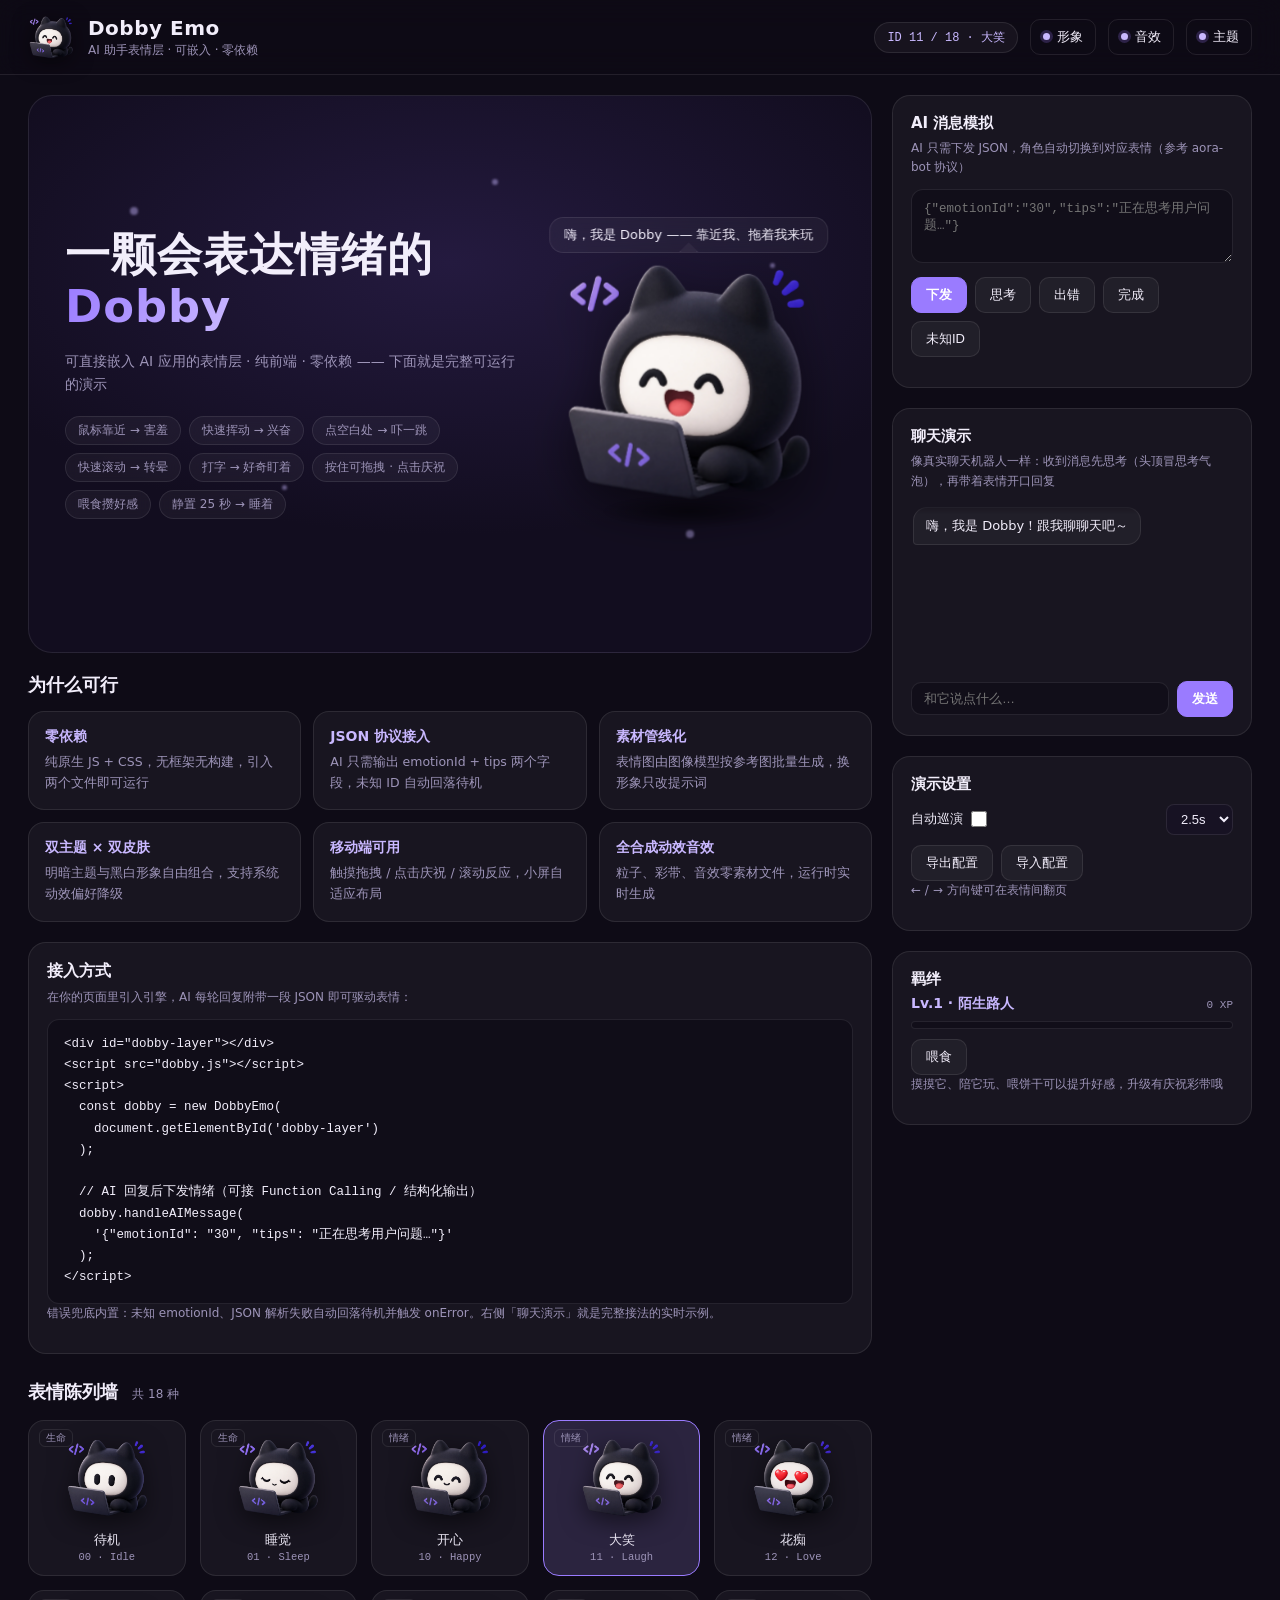
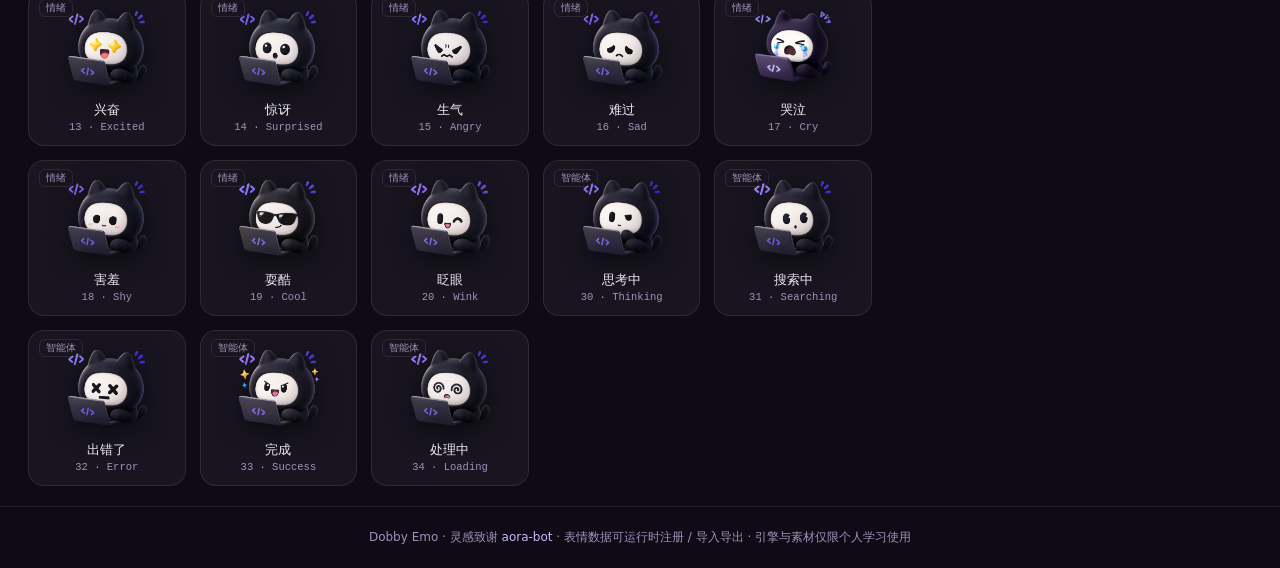
==== index.html @ 79a61590 "换成 emoball 的矢量眼环：眼睛自己就是表情 按「emoball 靠眼睛表达情绪」的思路，把眼睛从「素材精灵 + CSS 高光」整体 换成矢量眼环：  - js/eyering.js（新）：移植" ====
<!DOCTYPE html>
<html lang="zh-CN" data-theme="dark">
<head>
<meta charset="UTF-8">
<meta name="viewport" content="width=device-width, initial-scale=1.0, viewport-fit=cover">
<meta name="description" content="Dobby Emo —— 可嵌入 AI 应用的表情层方案：18 种状态表情、行为反应层、JSON 协议接入，纯前端零依赖。">
<meta property="og:title" content="Dobby Emo · 会表达情绪的 AI 助手小猫">
<meta property="og:description" content="可嵌入 AI 应用的表情层：18 种状态表情 · 行为反应层 · JSON 协议 · 纯前端零依赖">
<meta property="og:image" content="https://lin-a1.github.io/dobby-emo/docs/screenshots/dark.png">
<link rel="icon" type="image/webp" href="assets/sw/00.webp">
<link rel="preload" as="image" href="assets/sw/00.webp">
<title>Dobby Emo · 会表达情绪的小助手</title>
<link rel="stylesheet" href="css/style.css?v=66">
</head>
<body>

<header class="topbar">
  <div class="brand">
    <img src="assets/sw/00.webp" alt="Dobby" class="brand-logo" id="brandLogo">
    <div class="brand-text">
      <h1>Dobby Emo</h1>
      <p>AI 助手表情层 · 可嵌入 · 零依赖</p>
    </div>
  </div>
  <div class="topbar-right">
    <span class="status-chip" id="statusChip">ID -- / --</span>
    <button class="btn ghost" id="skinToggle" title="切换黑白形象"><i class="dot"></i><span class="lbl">形象</span></button>
    <button class="btn ghost" id="soundToggle" title="音效开关"><i class="dot"></i><span class="lbl">音效</span></button>
    <button class="btn ghost" id="themeToggle" title="切换明暗主题"><i class="dot"></i><span class="lbl">主题</span></button>
  </div>
</header>

<main class="layout">

  <!-- ===== 左列：主视觉 + 可行性 + 陈列墙 ===== -->
  <div class="left-col">
    <section class="hero-panel">
      <div class="hero-copy">
        <h2 class="hero-title">一颗会表达情绪的<br><em>Dobby</em></h2>
        <p class="hero-sub">可直接嵌入 AI 应用的表情层 · 纯前端 · 零依赖 —— 下面就是完整可运行的演示</p>
        <div class="hero-chips">
          <span class="chip">鼠标靠近 → 害羞</span>
          <span class="chip">快速挥动 → 兴奋</span>
          <span class="chip">点空白处 → 吓一跳</span>
          <span class="chip">快速滚动 → 转晕</span>
          <span class="chip">打字 → 好奇盯着</span>
          <span class="chip">按住可拖拽 · 点击庆祝</span>
          <span class="chip">喂食攒好感</span>
          <span class="chip">静置 25 秒 → 睡着</span>
        </div>
      </div>
      <div class="hero-stage" id="heroStage" aria-hidden="true"></div>
      <i class="spark s1"></i><i class="spark s2"></i><i class="spark s3"></i><i class="spark s4"></i><i class="spark s5"></i>
    </section>

    <!-- ===== 可行性：能力矩阵 ===== -->
    <section class="feature-grid">
      <h2>为什么可行</h2>
      <div class="fgrid">
        <div class="fcard"><b>零依赖</b><span>纯原生 JS + CSS，无框架无构建，引入两个文件即可运行</span></div>
        <div class="fcard"><b>JSON 协议接入</b><span>AI 只需输出 emotionId + tips 两个字段，未知 ID 自动回落待机</span></div>
        <div class="fcard"><b>素材管线化</b><span>表情图由图像模型按参考图批量生成，换形象只改提示词</span></div>
        <div class="fcard"><b>双主题 × 双皮肤</b><span>明暗主题与黑白形象自由组合，支持系统动效偏好降级</span></div>
        <div class="fcard"><b>移动端可用</b><span>触摸拖拽 / 点击庆祝 / 滚动反应，小屏自适应布局</span></div>
        <div class="fcard"><b>全合成动效音效</b><span>粒子、彩带、音效零素材文件，运行时实时生成</span></div>
      </div>
    </section>

    <!-- ===== 可行性：接入方式 ===== -->
    <section class="code-card">
      <h2>接入方式</h2>
      <p class="card-desc">在你的页面里引入引擎，AI 每轮回复附带一段 JSON 即可驱动表情：</p>
      <pre><code>&lt;div id="dobby-layer"&gt;&lt;/div&gt;
&lt;script src="dobby.js"&gt;&lt;/script&gt;
&lt;script&gt;
  const dobby = new DobbyEmo(
    document.getElementById('dobby-layer')
  );

  // AI 回复后下发情绪（可接 Function Calling / 结构化输出）
  dobby.handleAIMessage(
    '{"emotionId": "30", "tips": "正在思考用户问题…"}'
  );
&lt;/script&gt;</code></pre>
      <p class="card-desc">错误兜底内置：未知 emotionId、JSON 解析失败自动回落待机并触发 onError。右侧「聊天演示」就是完整接法的实时示例。</p>
    </section>

    <!-- ===== 表情陈列墙 ===== -->
    <section class="wall-section">
      <h2>表情陈列墙 <span class="wall-count" id="wallCount"></span></h2>
      <div class="wall" id="wall"></div>
    </section>
  </div>

  <!-- ===== 右侧控制台 ===== -->
  <aside class="side">

    <section class="card">
      <h2>AI 消息模拟</h2>
      <p class="card-desc">AI 只需下发 JSON，角色自动切换到对应表情（参考 aora-bot 协议）</p>
      <textarea id="aiInput" spellcheck="false" placeholder='{"emotionId":"30","tips":"正在思考用户问题…"}'></textarea>
      <div class="row">
        <button class="btn primary" id="aiSend">下发</button>
        <button class="btn" data-sample='{"emotionId":"30","tips":"正在思考用户问题…"}'>思考</button>
        <button class="btn" data-sample='{"emotionId":"32","tips":"出错了，请重试"}'>出错</button>
        <button class="btn" data-sample='{"emotionId":"33","tips":"任务完成，干得漂亮！"}'>完成</button>
        <button class="btn" data-sample='{"emotionId":"99","tips":"未知 ID 演示"}'>未知ID</button>
      </div>
      <ul class="log" id="aiLog"></ul>
    </section>

    <section class="card">
      <h2>聊天演示</h2>
      <p class="card-desc">像真实聊天机器人一样：收到消息先思考（头顶冒思考气泡），再带着表情开口回复</p>
      <div class="chat-log" id="chatLog"></div>
      <div class="row">
        <input class="chat-input" id="chatInput" placeholder="和它说点什么…" maxlength="100">
        <button class="btn primary" id="chatSend">发送</button>
      </div>
    </section>

    <section class="card">
      <h2>演示设置</h2>
      <div class="row between">
        <label class="switch-label">自动巡演
          <input type="checkbox" id="tourToggle">
        </label>
        <select id="tourInterval">
          <option value="1500">1.5s</option>
          <option value="2500" selected>2.5s</option>
          <option value="4000">4.0s</option>
        </select>
      </div>
      <div class="row">
        <button class="btn" id="exportBtn">导出配置</button>
        <button class="btn" id="importBtn">导入配置</button>
        <input type="file" id="importFile" accept=".json" hidden>
      </div>
      <p class="card-desc">← / → 方向键可在表情间翻页</p>
    </section>

    <section class="card">
      <h2>羁绊</h2>
      <div class="bond-row">
        <span class="bond-level" id="bondLevel">Lv.1 · 陌生路人</span>
        <span class="bond-xp" id="bondXp">0 XP</span>
      </div>
      <div class="bond-bar"><div class="bond-fill" id="bondFill"></div></div>
      <div class="row">
        <button class="btn" id="feedBtn">喂食</button>
      </div>
      <p class="card-desc" id="bondHint">摸摸它、陪它玩、喂饼干可以提升好感，升级有庆祝彩带哦</p>
    </section>

  </aside>
</main>

<footer class="footer">
  <p>Dobby Emo · 灵感致谢 <a href="https://github.com/sam70361/aora-bot" target="_blank" rel="noopener" style="color: var(--accent-2); text-decoration: none;">aora-bot</a> · 表情数据可运行时注册 / 导入导出 · 引擎与素材仅限个人学习使用</p>
</footer>

<!-- ===== Dobby 全屏漫游层 ===== -->
<div id="dobby-layer" aria-hidden="true"></div>

<!-- ===== 通知 ===== -->
<div id="toasts"></div>

<script src="js/eyering.js?v=66"></script>
<script src="js/emotions.js?v=66"></script>
<script src="js/dobby.js?v=66"></script>
<script src="js/main.js?v=66"></script>
</body>
</html>
---- css/style.css ----
/* ============ Dobby Emo · 主题变量 ============ */
:root {
  --bg: #0e0b16;
  --bg-soft: #171223;
  --panel: rgba(255, 255, 255, 0.045);
  --panel-border: rgba(255, 255, 255, 0.09);
  --text: #f2eefb;
  --text-dim: #9d94b8;
  --accent: #9a7bff;
  --accent-2: #c9b8ff;
  --danger: #ff6b81;
  --ok: #4ade80;
  --shadow: rgba(0, 0, 0, 0.55);
  --stage-bg: radial-gradient(ellipse 90% 70% at 50% 30%, #241a3f 0%, #120d1f 70%);
}
[data-theme="light"] {
  --bg: #f4f1fb;
  --bg-soft: #ece7f7;
  --panel: rgba(255, 255, 255, 0.75);
  --panel-border: rgba(30, 20, 60, 0.1);
  --text: #241b3a;
  --text-dim: #6f658c;
  --accent: #7c5cf0;
  --accent-2: #5b3fd4;
  --shadow: rgba(60, 40, 120, 0.25);
  --stage-bg: radial-gradient(ellipse 90% 70% at 50% 30%, #e6dcff 0%, #cfc2f2 75%);
}

* { margin: 0; padding: 0; box-sizing: border-box; }
html { scroll-behavior: smooth; }
html, body { height: 100%; }
/* 滚动条与主题统一 */
::-webkit-scrollbar { width: 9px; height: 9px; }
::-webkit-scrollbar-track { background: transparent; }
::-webkit-scrollbar-thumb {
  background: color-mix(in srgb, var(--accent) 38%, transparent);
  border-radius: 999px;
}
::-webkit-scrollbar-thumb:hover { background: color-mix(in srgb, var(--accent) 60%, transparent); }
body {
  font-family: "PingFang SC", "Microsoft YaHei", "Segoe UI", system-ui, sans-serif;
  background: var(--bg);
  color: var(--text);
  overflow-x: hidden;
  transition: background .4s, color .4s;
}

/* ============ 顶栏 ============ */
.topbar {
  display: flex; align-items: center; justify-content: space-between;
  padding: 14px 28px;
  border-bottom: 1px solid var(--panel-border);
  position: sticky; top: 0; z-index: 50;
  backdrop-filter: blur(14px);
  background: var(--bg); /* fallback: 老浏览器 */
  background: color-mix(in srgb, var(--bg) 72%, transparent);
}
.brand { display: flex; align-items: center; gap: 14px; }
.brand-logo {
  width: 46px; height: 46px; object-fit: contain;
  filter: drop-shadow(0 4px 10px var(--shadow));
  animation: brand-bob 3.2s ease-in-out infinite;
}
@keyframes brand-bob {
  0%, 100% { transform: translateY(0); }
  50% { transform: translateY(-5px); }
}
.brand-text h1 { font-size: 20px; letter-spacing: .5px; }
.brand-text p { font-size: 12px; color: var(--text-dim); margin-top: 2px; }
.topbar-right { display: flex; align-items: center; gap: 12px; }
.status-chip {
  font-family: "Cascadia Code", Consolas, monospace;
  font-size: 12px; color: var(--accent-2);
  border: 1px solid var(--panel-border);
  background: var(--panel);
  padding: 6px 12px; border-radius: 999px;
  white-space: nowrap;
  max-width: 200px; overflow: hidden; text-overflow: ellipsis;
}

/* ============ 布局 ============ */
.layout {
  display: grid;
  grid-template-columns: minmax(0, 1fr) 360px;
  gap: 20px;
  padding: 20px 28px;
  max-width: 1280px;
  margin: 0 auto;
  align-items: start;            /* 右列卡片不被撑到与左列等高 */
}
.left-col { display: flex; flex-direction: column; gap: 20px; min-width: 0; }
.side { position: sticky; top: 84px; }   /* 侧栏滚动时跟随 */
@media (max-width: 980px) {
  .layout { grid-template-columns: 1fr; }
  .side { position: static; }
}

/* ============ 主视觉区 ============ */
/* 左文案 / 右舞台：角色有独立站位区，文字永远不会被压住 */
.hero-panel {
  position: relative;
  height: clamp(430px, 62vh, 560px);
  border-radius: 24px;
  background: var(--stage-bg);
  border: 1px solid var(--panel-border);
  overflow: hidden;
  padding: 36px 36px;
  display: grid;
  grid-template-columns: minmax(0, 1fr) minmax(260px, 38%);
  align-items: center;
  gap: 18px;
}
.hero-copy {
  display: flex; flex-direction: column; gap: 16px;
  min-width: 0;
  position: relative; z-index: 2;
}
.hero-title {
  font-size: clamp(30px, 3.5vw, 46px);
  line-height: 1.18;
  letter-spacing: 1px;
  text-wrap: balance;
}
.hero-title em {
  font-style: normal;
  background: linear-gradient(120deg, var(--accent), var(--accent-2));
  -webkit-background-clip: text;
  background-clip: text;
  color: transparent;
}
.hero-sub { color: var(--text-dim); font-size: 14px; line-height: 1.65; max-width: 34em; }
.hero-chips { display: flex; flex-wrap: wrap; gap: 8px; margin-top: 4px; }
.chip {
  font-size: 12px;
  color: var(--text-dim);
  border: 1px solid var(--panel-border);
  background: var(--panel);
  border-radius: 999px;
  padding: 5px 12px;
  backdrop-filter: blur(6px);
}
/* 角色站位区：JS 读它的矩形来钉锚点，空着也没关系 */
.hero-stage { position: relative; width: 100%; height: 100%; min-height: 300px; }

/* ============ Dobby 漫游层 ============ */
#dobby-layer {
  position: fixed;
  top: 0; right: 0; bottom: 0; left: 0;
  z-index: 70;
  pointer-events: none;
  transition: opacity .5s ease;
}
#dobby-layer.away { opacity: 0; }
#dobby-layer .dobby { pointer-events: auto; cursor: grab; touch-action: none; transition: opacity .45s ease; }
#dobby-layer .dobby.loading { opacity: 0; pointer-events: none; }
#dobby-layer .dobby:active { cursor: grabbing; }

/* ---- 角色 DOM（由 JS 创建） ---- */
.dobby {
  position: absolute;
  width: 320px; height: 320px;
  user-select: none; -webkit-user-drag: none;
  will-change: transform;
}
.dobby-bob { width: 100%; height: 100%; will-change: transform; }
.dobby-tilt {
  width: 100%; height: 100%;
  will-change: transform;
  transform-origin: 50% 62%;
}
.dobby-face {
  width: 100%; height: 100%;
  position: relative;
  will-change: transform;
  transform-origin: 50% 58%;
}
/* 一帧脸 = 底图 + 眼睛补丁 + 眼球精灵，作为整体交叉淡入淡出、统一投影 */
.dobby-frame {
  position: absolute; top: 0; right: 0; bottom: 0; left: 0;
  opacity: 0;
  transition: opacity .22s ease;
  will-change: transform, opacity;
  pointer-events: none;
  filter: drop-shadow(0 18px 30px var(--shadow));
}
.dobby-frame.show { opacity: 1; }
.dobby-frame img {
  position: absolute;
  pointer-events: none;
  -webkit-user-drag: none;
}
.dobby-frame img.f-base { top: 0; right: 0; bottom: 0; left: 0; width: 100%; height: 100%; object-fit: contain; }
/* 补丁 / 精灵由 JS 按图像百分比定位；精灵再用 transform 做眼神位移 */
.dobby-frame img.f-patch,
.dobby-frame img.f-sprite { display: block; }
.dobby-frame img.f-sprite { will-change: transform; }

/* ---- 眼环层（emoball 式矢量眼）----
   用眼环几何（见 js/eyering.js）在脸盘上实时画眼睛：形状与位置都烘焙在
   25 组轮廓里，逐点插值即可在姿态间连续变形，眨眼是真的把眼睛闭成一条线。
   放在两帧脸之上、faceEl 之内：跟着头一起呼吸倾斜，但不参与表情帧的交叉
   淡入淡出（眼睛要形变，不要换图）。 */
.dobby-rings {
  position: absolute; top: 0; right: 0; bottom: 0; left: 0;
  pointer-events: none;
}
.dobby-rings svg { width: 100%; height: 100%; overflow: visible; display: block; }

/* ---- 眼球组：精灵 + 一点球面明暗 + 一颗收得住的高光 ----
   参考 emoball：那边的眼睛干脆就是纯色 `#1A1A1A` 的实心形状，没有高光也
   没有明暗，情绪全靠形状变化。我们这里是 3D 渲染形象，眼睛完全不加东西会
   读成一块平贴的黑（贴纸感），但加多了又会「油」——所以只留两样，而且都压到
   很轻：

   1. .f-shade  用眼精灵自己的 alpha 当遮罩，在眼形内部画极轻的上缘阴影与
                下缘反光，只为不让眼球是一块死平色
   2. .f-glint  一颗小焦核心高光（偏左上）。没有副光、没有大光晕、没有描边
   位置由 JS 按 emotions.js 的锚点写入（宽 = w%，高按框宽高比，保证正圆）。
   素材已自带高光的表情（hi:1，如 14 号惊讶）不再叠加。 */
.dobby-frame .f-eye {
  position: absolute;
  pointer-events: none;
  will-change: transform;
}
.dobby-frame .f-eye img.f-sprite {
  position: absolute; top: 0; right: 0; bottom: 0; left: 0;
  width: 100%; height: 100%;
  /* 接触阴影只留一丝：给眼球一点点落地的重量感。
     再大就变成一圈「眼线」，那是另一个方向的失真，所以宁小勿大 */
  filter: drop-shadow(0 0.5px 1px rgba(6, 4, 12, .22));
}
/* 明暗层：遮罩要用精灵自己的 alpha，并往里缩 ~2%——
   精灵 alpha 比实际眼形大一圈（抽取时做过膨胀+羽化），照着 100% 铺会把
   阴影画到眼睛外面，看起来像眼周糊了一圈脏边。

   默认 display:none 是兜底：不支持 mask 的浏览器会整块铺满渐变，在脸上糊
   一个灰色方块，比没有这层糟得多。所以用 @supports 显式打开。 */
.dobby-frame .f-shade {
  display: none;
  position: absolute; top: 0; right: 0; bottom: 0; left: 0;
  pointer-events: none;
  -webkit-mask-size: 96% 96%; mask-size: 96% 96%;
  -webkit-mask-position: 50% 50%; mask-position: 50% 50%;
  -webkit-mask-repeat: no-repeat; mask-repeat: no-repeat;
  background:
    /* 上缘：很轻的一道眉骨投影 */
    linear-gradient(180deg,
      rgba(5, 3, 11, .28) 0%, rgba(5, 3, 11, .10) 18%,
      rgba(5, 3, 11, 0) 42%),
    /* 下缘：极淡的环境反光，只为止住「死平色」 */
    radial-gradient(125% 92% at 50% 122%,
      rgba(206, 222, 255, .24) 0%, rgba(206, 222, 255, .08) 38%,
      rgba(206, 222, 255, 0) 64%);
}
@supports ((mask-image: url("a")) or (-webkit-mask-image: url("a"))) {
  .dobby-frame .f-shade { display: block; }
}
.dobby-frame .f-glint { position: absolute; top: 0; right: 0; bottom: 0; left: 0; pointer-events: none; }
/* 高光：一颗小焦核心，边缘收干净——不拖大光晕。
   核心一小粒就够，把眼面糊白一半立刻变贴纸 */
.dobby-frame .g-dot {
  position: absolute;
  border-radius: 50%;
  transform: translate(-50%, -50%);
  background: radial-gradient(circle at 50% 48%,
    rgba(255, 255, 255, .98) 0%, rgba(255, 255, 255, .92) 20%,
    rgba(255, 255, 255, .40) 46%, rgba(255, 255, 255, 0) 76%);
}
.dobby-shadow {
  position: absolute; left: 50%; top: 50%;
  width: 210px; height: 40px;
  margin: 128px 0 0 -105px;
  border-radius: 50%;
  background: radial-gradient(ellipse at center, var(--shadow) 0%, transparent 68%);
  will-change: transform, opacity;
  pointer-events: none;
}
/* 台词气泡：位置由 JS 贴着「头顶」写视口坐标（不在角色缩放坐标系内） */
.dobby-tips {
  position: absolute; left: 0; top: 0;
  transform: translate(-50%, -100%);
  max-width: min(340px, 78vw);
  background: var(--panel);
  border: 1px solid var(--panel-border);
  backdrop-filter: blur(10px);
  color: var(--text);
  font-size: 13px;
  padding: 8px 14px;
  border-radius: 14px;
  opacity: 0;
  transition: opacity .25s, transform .25s;
  pointer-events: none;
  white-space: nowrap;
  overflow: hidden;
  text-overflow: ellipsis;
  z-index: 6;
}
.dobby-tips::after {
  content: "";
  position: absolute; left: 50%; bottom: -6px;
  width: 12px; height: 12px;
  margin-left: -6px;
  background: inherit;
  border-right: 1px solid var(--panel-border);
  border-bottom: 1px solid var(--panel-border);
  transform: rotate(45deg);
}
.dobby-tips.show { opacity: 1; transform: translate(-50%, calc(-100% - 6px)); }

/* 睡觉时的氛围月亮 */
.dobby-zzz {
  position: absolute; left: 50%; top: 50%;
  margin: -190px 0 0 90px;
  font-size: 22px; font-weight: 700;
  color: var(--accent-2);
  pointer-events: none;
  opacity: 0;
}
.dobby-zzz span {
  position: absolute;
  animation: zzz 2.4s ease-in infinite;
}
.dobby-zzz span:nth-child(2) { animation-delay: .8s; }
.dobby-zzz span:nth-child(3) { animation-delay: 1.6s; }
@keyframes zzz {
  0%   { opacity: 0; transform: translate(0, 10px) scale(.6); }
  30%  { opacity: 1; }
  100% { opacity: 0; transform: translate(26px, -34px) scale(1.15); }
}
.dobby.sleeping .dobby-zzz { opacity: 1; }

/* ============ 卡片 / 控制台 ============ */
.side { display: flex; flex-direction: column; gap: 20px; }
.card {
  background: var(--panel);
  border: 1px solid var(--panel-border);
  border-radius: 18px;
  padding: 18px;
  transition: border-color .25s;
}
.card:hover { border-color: color-mix(in srgb, var(--accent) 45%, var(--panel-border)); }
.card h2 { font-size: 15px; margin-bottom: 6px; }
.card-desc { font-size: 12px; color: var(--text-dim); margin-bottom: 12px; line-height: 1.6; }
.row { display: flex; gap: 8px; flex-wrap: wrap; align-items: center; margin-top: 10px; }
.row.between { justify-content: space-between; }

textarea {
  width: 100%; height: 74px; resize: vertical;
  background: color-mix(in srgb, var(--bg) 60%, transparent);
  color: var(--text);
  border: 1px solid var(--panel-border);
  border-radius: 12px;
  padding: 10px 12px;
  font-family: "Cascadia Code", Consolas, monospace;
  font-size: 12.5px;
  outline: none;
}
textarea:focus { border-color: var(--accent); }

.btn {
  border: 1px solid var(--panel-border);
  background: var(--panel);
  color: var(--text);
  padding: 8px 14px;
  border-radius: 10px;
  font-size: 13px;
  cursor: pointer;
  transition: transform .15s, background .2s, border-color .2s;
}
.btn:hover { transform: translateY(-1px); border-color: var(--accent); }
.btn:active { transform: translateY(0) scale(.97); }
.btn.primary { background: var(--accent); border-color: var(--accent); color: #fff; font-weight: 600; }
.btn.ghost { background: transparent; padding: 8px 12px; }
/* 开关按钮：小圆点表示状态（亮 = 开），文字标签在小屏隐藏 */
.btn .dot {
  display: inline-block;
  width: 7px; height: 7px; border-radius: 50%;
  background: var(--accent-2);
  margin-right: 7px; vertical-align: 1px;
  box-shadow: 0 0 0 3px color-mix(in srgb, var(--accent) 22%, transparent);
  transition: background .2s, box-shadow .2s;
}
.btn.off { color: var(--text-dim); }
.btn.off .dot { background: var(--text-dim); box-shadow: none; }

.switch-label { font-size: 13px; display: flex; align-items: center; gap: 8px; cursor: pointer; }
input[type="checkbox"] { accent-color: var(--accent); width: 16px; height: 16px; cursor: pointer; }
select {
  background: var(--bg-soft); color: var(--text);
  border: 1px solid var(--panel-border);
  border-radius: 8px; padding: 6px 10px; font-size: 13px;
}

.log {
  list-style: none; margin-top: 12px;
  max-height: 150px; overflow-y: auto;
  font-family: "Cascadia Code", Consolas, monospace;
  font-size: 11.5px;
  display: flex; flex-direction: column; gap: 5px;
}
.log li {
  padding: 6px 10px; border-radius: 8px;
  background: color-mix(in srgb, var(--bg) 55%, transparent);
  color: var(--text-dim);
  border-left: 3px solid var(--accent);
  word-break: break-all;
}
.log li.err { border-left-color: var(--danger); color: var(--danger); }
.log li.ok  { border-left-color: var(--ok); }
.log time { opacity: .55; margin-right: 6px; }

/* ============ 可行性：能力矩阵 ============ */
.feature-grid h2 { font-size: 18px; margin-bottom: 14px; }
.fgrid {
  display: grid;
  grid-template-columns: repeat(3, 1fr);
  gap: 12px;
}
.fcard {
  background: var(--panel);
  border: 1px solid var(--panel-border);
  border-radius: 16px;
  padding: 16px;
  display: flex; flex-direction: column; gap: 6px;
  transition: border-color .25s, transform .2s;
}
.fcard:hover { border-color: color-mix(in srgb, var(--accent) 50%, var(--panel-border)); transform: translateY(-2px); }
.fcard b { font-size: 14px; color: var(--accent-2); }
.fcard span { font-size: 12.5px; color: var(--text-dim); line-height: 1.65; }

/* ============ 可行性：接入代码 ============ */
.code-card {
  background: var(--panel);
  border: 1px solid var(--panel-border);
  border-radius: 18px;
  padding: 18px;
}
.code-card h2 { font-size: 16px; margin-bottom: 6px; }
.code-card pre {
  background: color-mix(in srgb, var(--bg) 70%, transparent);
  border: 1px solid var(--panel-border);
  border-radius: 12px;
  padding: 14px 16px;
  overflow-x: auto;
  font-family: "Cascadia Code", Consolas, monospace;
  font-size: 12.5px;
  line-height: 1.7;
  color: var(--text);
}
.code-card code { font-family: inherit; }

/* ============ 陈列墙 ============ */
.wall-section { padding: 6px 0 0; }
.wall-section h2 { font-size: 18px; margin-bottom: 16px; }
.wall-count { font-size: 12px; color: var(--text-dim); font-weight: 400; margin-left: 8px; }
.wall {
  display: grid;
  grid-template-columns: repeat(auto-fill, minmax(130px, 1fr));
  gap: 14px;
}
.wall-item {
  background: var(--panel);
  border: 1px solid var(--panel-border);
  border-radius: 16px;
  padding: 14px 10px 12px;
  text-align: center;
  cursor: pointer;
  transition: transform .18s, border-color .2s, background .2s;
  position: relative;
}
.wall-item:hover { transform: translateY(-4px); border-color: var(--accent); }
.wall-item.active { border-color: var(--accent); background: color-mix(in srgb, var(--accent) 14%, var(--panel)); }
.wall-item img {
  width: 84px; height: 84px; object-fit: contain;
  transition: transform .18s;
  filter: drop-shadow(0 6px 12px var(--shadow));
}
.wall-item:hover img { transform: scale(1.12) rotate(-4deg); }
.wall-item .w-name { font-size: 13px; margin-top: 8px; }
.wall-item .w-id {
  font-family: Consolas, monospace; font-size: 10.5px; color: var(--text-dim);
  margin-top: 2px;
}
.wall-item .w-group {
  position: absolute; top: 8px; left: 10px;
  font-size: 10px; color: var(--text-dim);
  border: 1px solid var(--panel-border); border-radius: 6px; padding: 1px 6px;
}

.footer {
  text-align: center; color: var(--text-dim); font-size: 12px;
  padding: 22px; border-top: 1px solid var(--panel-border);
}
/* 弱动效偏好：关掉装饰性动画，保留功能性过渡 */
@media (prefers-reduced-motion: reduce) {
  .brand-logo, .spark, .dobby-zzz span { animation: none !important; }
  html { scroll-behavior: auto; }
}

/* ============ 移动端适配 ============ */
@media (max-width: 980px) {
  .fgrid { grid-template-columns: repeat(2, 1fr); }
}
@media (max-width: 700px) {
  .topbar { padding: 10px 14px; }
  .brand-text p { display: none; }
  .brand-logo { width: 38px; height: 38px; }
  .status-chip { max-width: 108px; font-size: 11px; padding: 5px 10px; }
  .topbar-right { gap: 7px; }
  .btn { padding: 7px 11px; font-size: 12.5px; }
  .btn.ghost .lbl { display: none; }        /* 小屏只留状态点 */
  .btn.ghost { padding: 8px 10px; }

  .layout { padding: 14px; gap: 14px; }
  .hero-panel {
    display: flex;
    flex-direction: column;
    align-items: stretch;
    justify-content: flex-start;
    height: auto;
    min-height: 0;
    padding: 24px 20px 8px;
    gap: 12px;
  }
  .hero-title { font-size: 28px; }
  .hero-sub { font-size: 13px; line-height: 1.6; }
  .chip { font-size: 11px; padding: 4px 10px; }
  .hero-stage { height: 230px; min-height: 230px; }

  .fgrid { grid-template-columns: 1fr; gap: 10px; }
  .fcard { padding: 13px 14px; }
  .code-card pre { font-size: 11px; padding: 12px; }
  .card { padding: 15px; }
  .chat-log { height: 120px; }
  textarea { height: 58px; }

  .wall { grid-template-columns: repeat(auto-fill, minmax(94px, 1fr)); gap: 10px; }
  .wall-item { padding: 10px 6px 9px; border-radius: 13px; }
  .wall-item img { width: 60px; height: 60px; }
  .wall-item .w-name { font-size: 12px; }
  .wall-item .w-id { font-size: 9.5px; }
  .wall-item .w-group { font-size: 9px; top: 6px; left: 7px; }

  .footer { padding: 16px 14px; font-size: 11px; }
}

/* ============ 新增：toast / 羁绊 / 爱心 / 光点 ============ */
#toasts {
  position: fixed; top: 70px; left: 50%;
  transform: translateX(-50%);
  z-index: 90; pointer-events: none;
  display: flex; flex-direction: column; gap: 8px; align-items: center;
}
.toast {
  background: color-mix(in srgb, var(--accent) 24%, var(--bg-soft));
  border: 1px solid var(--accent);
  color: var(--text);
  padding: 10px 22px;
  border-radius: 999px;
  font-size: 13.5px;
  white-space: nowrap;
  box-shadow: 0 10px 28px var(--shadow);
  animation: toast-in .3s ease, toast-out .4s ease 2.8s forwards;
}
@keyframes toast-in { from { opacity: 0; transform: translateY(-14px); } }
@keyframes toast-out { to { opacity: 0; transform: translateY(-10px); } }

.bond-row { display: flex; justify-content: space-between; align-items: baseline; margin-bottom: 8px; }
.bond-level { font-size: 14px; font-weight: 600; color: var(--accent-2); }
.bond-xp { font-size: 11px; color: var(--text-dim); font-family: Consolas, monospace; }
.bond-bar {
  height: 8px; border-radius: 999px; overflow: hidden;
  background: color-mix(in srgb, var(--bg) 60%, transparent);
  border: 1px solid var(--panel-border);
}
.bond-fill {
  height: 100%; width: 0%;
  border-radius: 999px;
  background: linear-gradient(90deg, var(--accent), #ff8fb3);
  transition: width .5s ease;
}
.btn:disabled { opacity: .45; cursor: default; }
.btn:disabled:hover { transform: none; border-color: var(--panel-border); }

.spark {
  position: absolute; pointer-events: none;
  width: 8px; height: 8px; border-radius: 50%;
  background: var(--accent-2); opacity: .45; filter: blur(1px);
  animation: spark-float 6s ease-in-out infinite;
}
.s1 { left: 12%; top: 20%; }
.s2 { left: 30%; top: 70%; width: 5px; height: 5px; animation-delay: 1.4s; }
.s3 { left: 55%; top: 15%; width: 6px; height: 6px; animation-delay: 2.6s; }
.s4 { left: 78%; top: 78%; animation-delay: 3.4s; }
.s5 { left: 88%; top: 30%; width: 5px; height: 5px; animation-delay: 4.6s; }
@keyframes spark-float {
  0%, 100% { transform: translateY(0); opacity: .3; }
  50% { transform: translateY(-22px); opacity: .8; }
}

/* ============ 矢量眼模式（历史遗留，未启用） ============ */
.dobby-face.vector-mode > img { visibility: hidden; }
.dobby-face.vector-mode .dobby-vector { display: block; }
.dobby-face .dobby-vector img { opacity: 1; visibility: visible; width: 100%; height: 100%; object-fit: contain; }
.dobby-svg { position: absolute; top: 0; right: 0; bottom: 0; left: 0; }
.dobby-svg svg { width: 100%; height: 100%; overflow: visible; }

/* ============ 表情变形过渡（轻微缩放 + 柔和回正） ============ */
@keyframes emote-pop {
  0%   { transform: scale(.93); opacity: .35; }
  55%  { transform: scale(1.012); opacity: 1; }
  100% { transform: scale(1); opacity: 1; }
}
.dobby-frame.pop.show { animation: emote-pop .34s cubic-bezier(.3, .9, .35, 1); }

/* ============ 常驻特效层 ============ */
.dobby-aura { position: absolute; top: 0; right: 0; bottom: 0; left: 0; pointer-events: none; z-index: 5; }

/* 30 思考中：头顶「思考气泡」——三点跳动 + 小圆点尾巴（对话界面通用语汇）
   位置抬到台词气泡之上，两者同时出现也不会打架 */
.dobby-think {
  position: absolute; left: 50%; top: -12%;
  transform: translate(-50%, -100%);
  display: flex; gap: 5px;
  padding: 8px 12px;
  border-radius: 15px;
  background: var(--panel);
  border: 1px solid var(--panel-border);
  backdrop-filter: blur(8px);
  box-shadow: 0 6px 18px var(--shadow);
  pointer-events: none;
}
.dobby-think i {
  width: 7px; height: 7px; border-radius: 50%;
  background: var(--accent-2);
  animation: dot-bounce 1.1s ease-in-out infinite;
}
.dobby-think i:nth-child(2) { animation-delay: .16s; }
.dobby-think i:nth-child(3) { animation-delay: .32s; }
/* 尾巴：两粒由大到小的圆点，指向头顶 */
.dobby-think::before, .dobby-think::after {
  content: ""; position: absolute; border-radius: 50%;
  background: var(--panel); border: 1px solid var(--panel-border);
}
.dobby-think::before { left: 50%; bottom: -11px; width: 6px; height: 6px; margin-left: -13px; }
.dobby-think::after { left: 50%; bottom: -21px; width: 4px; height: 4px; margin-left: -19px; }

/* 31 搜索中：绕着脑袋转的探照小点 */
.dobby-orbit { position: absolute; left: 50%; top: 50%; width: 0; height: 0; pointer-events: none; }
.dobby-orbit i {
  position: absolute; left: -4px; top: -4px;
  width: 8px; height: 8px; border-radius: 50%;
  background: var(--accent-2);
  box-shadow: 0 0 10px var(--accent);
  transform-origin: 0 0;
  animation: orbit 2.6s linear infinite;
}
.dobby-orbit i:nth-child(2) { animation-delay: -.55s; opacity: .75; }
.dobby-orbit i:nth-child(3) { animation-delay: -1.1s; opacity: .5; }
@keyframes orbit {
  from { transform: rotate(0deg) translateX(96px) rotate(0deg); }
  to   { transform: rotate(360deg) translateX(96px) rotate(-360deg); }
}

/* 34 处理中：头顶流动的进度光带 */
.dobby-bar {
  position: absolute; left: 50%; top: 1%;
  width: 30%; height: 7px;
  margin-left: -15%;
  border-radius: 999px;
  background: color-mix(in srgb, var(--accent) 18%, transparent);
  overflow: hidden;
  pointer-events: none;
  box-shadow: 0 0 12px color-mix(in srgb, var(--accent) 35%, transparent);
}
.dobby-bar i {
  position: absolute; top: 0; bottom: 0; left: 0;
  width: 45%;
  border-radius: 999px;
  background: linear-gradient(90deg, transparent, var(--accent-2), transparent);
  animation: bar-slide 1.25s ease-in-out infinite;
}
@keyframes bar-slide {
  0%   { left: -45%; }
  100% { left: 100%; }
}
@keyframes dot-bounce { 0%, 100% { transform: translateY(0); opacity: .5; } 50% { transform: translateY(-5px); opacity: 1; } }

/* 出错：故障抖动 + 红蓝残影 */
.dobby[data-fx="glitch"] .dobby-frame.show {
  animation: glitch-shake .22s steps(2, jump-none) infinite;
  filter: drop-shadow(0 18px 30px var(--shadow))
          drop-shadow(3px 0 0 rgba(255, 60, 60, .55))
          drop-shadow(-3px 0 0 rgba(60, 200, 255, .5));
}
@keyframes glitch-shake {
  0%   { transform: translate(0, 0) skewX(0deg); }
  25%  { transform: translate(-3px, 2px) skewX(-2deg); }
  50%  { transform: translate(3px, -1px) skewX(2deg); }
  75%  { transform: translate(-2px, -2px) skewX(-1deg); }
  100% { transform: translate(2px, 1px) skewX(0deg); }
}

/* 生气：头顶冒蒸汽 */
.fx-steam i {
  position: absolute; top: 4%;
  left: calc(50% + var(--sx, 0px));
  width: 11px; height: 11px;
  border-radius: 50%;
  background: rgba(255, 255, 255, .75);
  filter: blur(2.5px);
  opacity: 0;
  animation: steam-rise 1.8s ease-out infinite;
  animation-delay: var(--d, 0s);
}
@keyframes steam-rise {
  0%   { transform: translate(0, 6px) scale(.6); opacity: 0; }
  25%  { opacity: .85; }
  100% { transform: translate(4px, -52px) scale(1.7); opacity: 0; }
}

/* 睡觉：月亮 */
.dobby[data-fx="sleep"] .dobby-aura::before {
  content: "";
  position: absolute; right: 6%; top: -4%;
  width: 30px; height: 30px;
  border-radius: 50%;
  box-shadow: -9px 5px 0 0 #ffd97a;
  filter: drop-shadow(0 0 12px rgba(255, 217, 122, .8));
  animation: moon-sway 4s ease-in-out infinite;
}
@keyframes moon-sway {
  0%, 100% { transform: rotate(-10deg) translateY(0); }
  50% { transform: rotate(8deg) translateY(-5px); }
}

/* ============ 聊天演示 ============ */
.chat-log {
  height: 168px; overflow-y: auto;
  display: flex; flex-direction: column; gap: 8px;
  padding: 4px 2px;
  scroll-behavior: smooth;
  -webkit-mask-image: linear-gradient(180deg, transparent 0, #000 12px);
  mask-image: linear-gradient(180deg, transparent 0, #000 12px);
}
.msg {
  max-width: 86%;
  padding: 8px 12px;
  border-radius: 14px;
  font-size: 13px; line-height: 1.55;
  animation: msg-in .25s ease;
}
@keyframes msg-in { from { opacity: 0; transform: translateY(8px); } }
.msg.bot {
  align-self: flex-start;
  background: var(--panel);
  border: 1px solid var(--panel-border);
  border-bottom-left-radius: 4px;
}
.msg.user {
  align-self: flex-end;
  background: color-mix(in srgb, var(--accent) 30%, transparent);
  border: 1px solid color-mix(in srgb, var(--accent) 45%, transparent);
  border-bottom-right-radius: 4px;
}
.chat-input {
  flex: 1; min-width: 0;
  background: color-mix(in srgb, var(--bg) 60%, transparent);
  color: var(--text);
  border: 1px solid var(--panel-border);
  border-radius: 10px;
  padding: 8px 12px;
  font-size: 13px;
  outline: none;
}
.chat-input:focus { border-color: var(--accent); }
.chat-typing {
  align-self: flex-start;
  display: inline-flex; gap: 4px;
  padding: 10px 14px;
  border-radius: 14px;
  border-bottom-left-radius: 4px;
  background: var(--panel);
  border: 1px solid var(--panel-border);
}
.chat-typing i {
  width: 6px; height: 6px; border-radius: 50%;
  background: var(--accent-2);
  animation: dot-bounce 1s ease-in-out infinite;
}
.chat-typing i:nth-child(2) { animation-delay: .15s; }
.chat-typing i:nth-child(3) { animation-delay: .3s; }
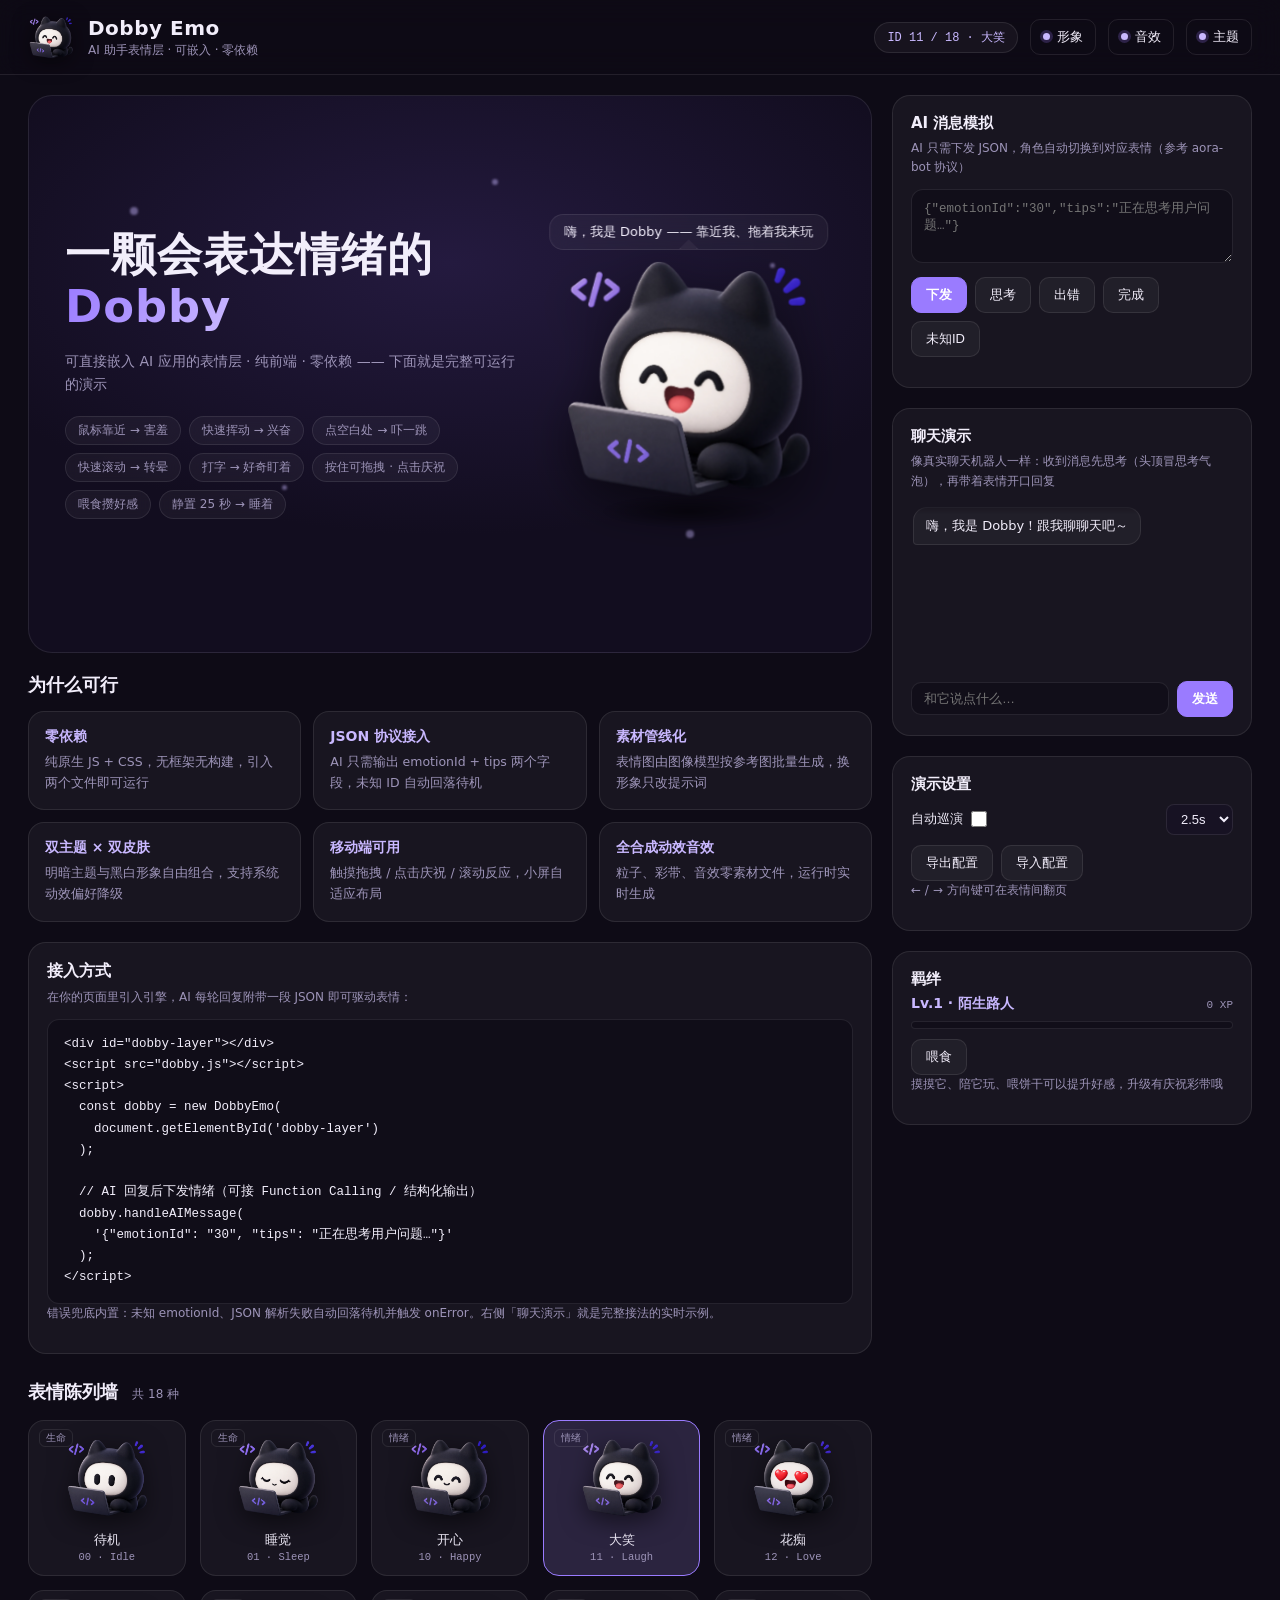
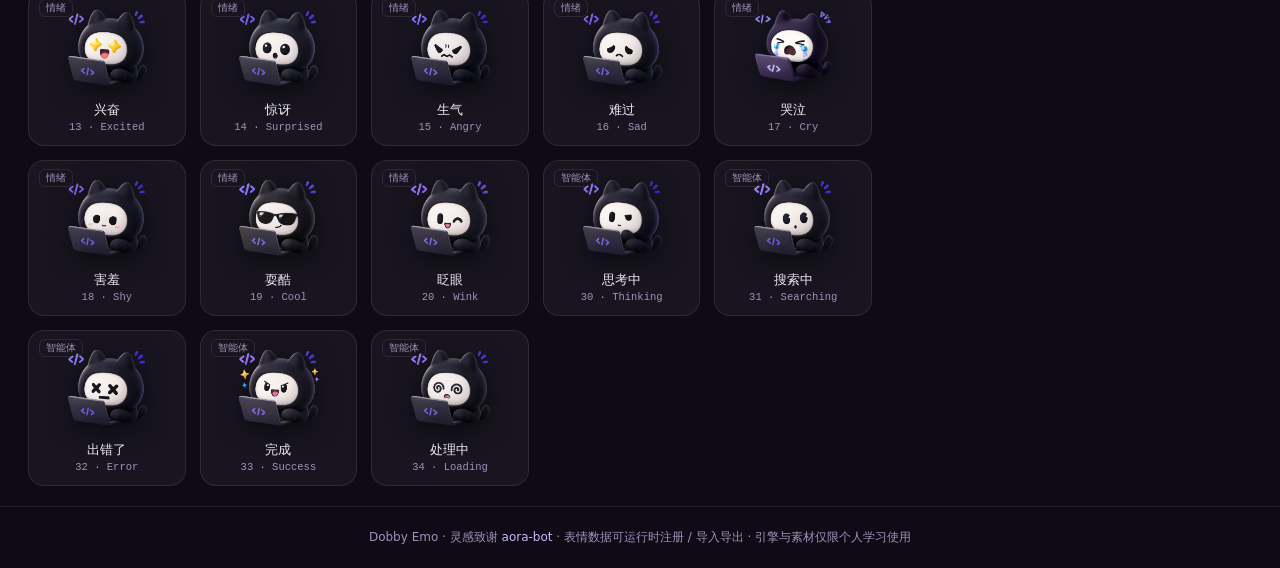
==== commit 0a6fde75: "修复眼环变形：插值把源数据本身改掉了（浅拷贝别名） 现象：很多表情的眼睛变形。原因是代码 bug，不是移植的数据—— 数据逐环比对过，25 组眼环与 aora-bot 原始数据完全一致。  - Eye" ====
--- a/index.html
+++ b/index.html
@@ -10,7 +10,7 @@
 <link rel="icon" type="image/webp" href="assets/sw/00.webp">
 <link rel="preload" as="image" href="assets/sw/00.webp">
 <title>Dobby Emo · 会表达情绪的小助手</title>
-<link rel="stylesheet" href="css/style.css?v=66">
+<link rel="stylesheet" href="css/style.css?v=68">
 </head>
 <body>
 
@@ -165,9 +165,9 @@
 <!-- ===== 通知 ===== -->
 <div id="toasts"></div>
 
-<script src="js/eyering.js?v=66"></script>
-<script src="js/emotions.js?v=66"></script>
-<script src="js/dobby.js?v=66"></script>
-<script src="js/main.js?v=66"></script>
+<script src="js/eyering.js?v=68"></script>
+<script src="js/emotions.js?v=68"></script>
+<script src="js/dobby.js?v=68"></script>
+<script src="js/main.js?v=68"></script>
 </body>
 </html>
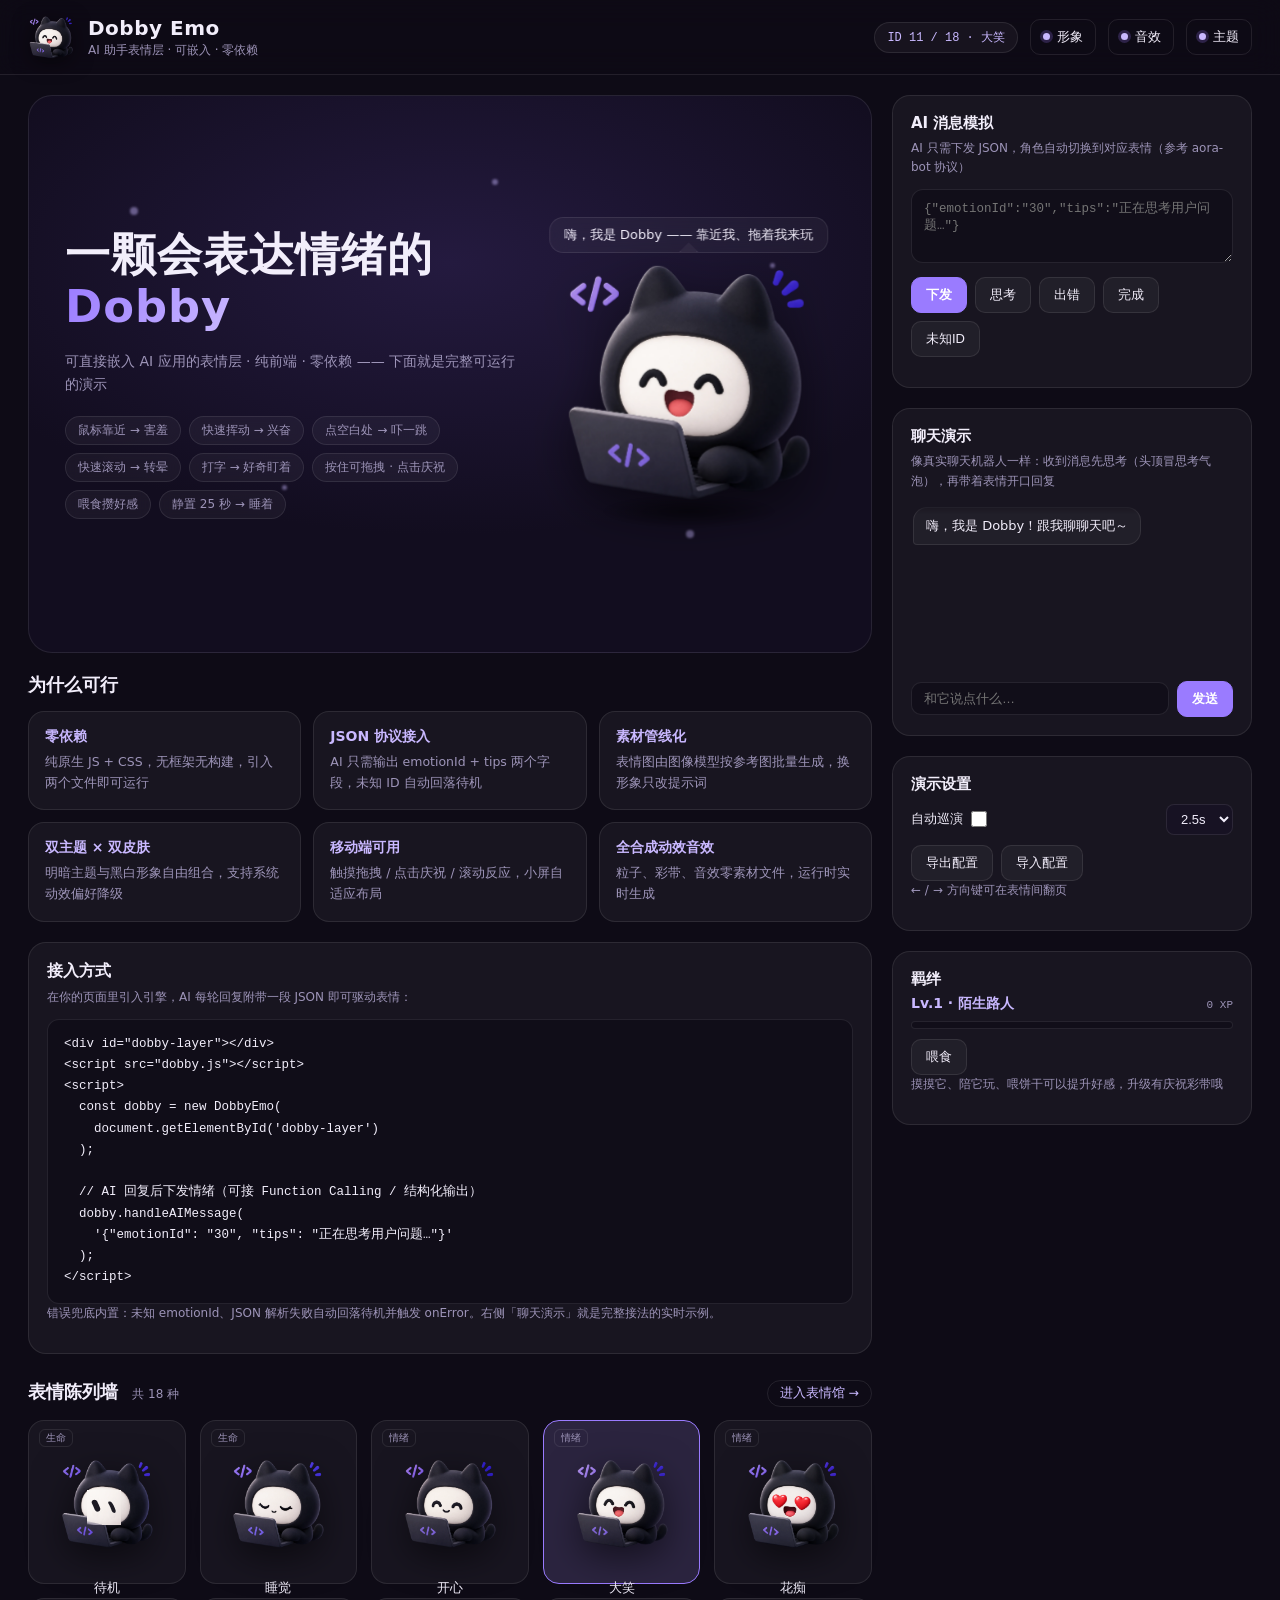
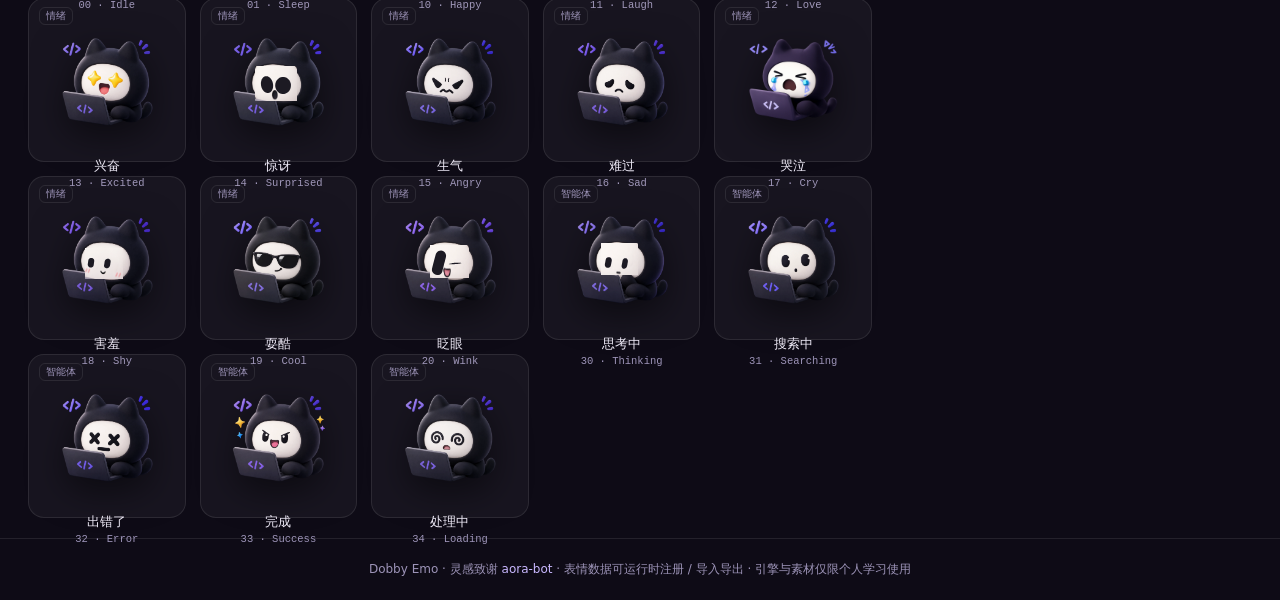
==== commit 98c058b2: "新增表情馆页面（emoball 式陈列馆），主页陈列墙改用同一套渲染 - 删掉 compare.html：那是选配色阶段留下的对比页，引用的是 assets/base/cand-*   （已 giti" ====
--- a/index.html
+++ b/index.html
@@ -10,7 +10,8 @@
 <link rel="icon" type="image/webp" href="assets/sw/00.webp">
 <link rel="preload" as="image" href="assets/sw/00.webp">
 <title>Dobby Emo · 会表达情绪的小助手</title>
-<link rel="stylesheet" href="css/style.css?v=68">
+<link rel="stylesheet" href="css/style.css?v=73">
+<link rel="stylesheet" href="css/gallery.css?v=73">
 </head>
 <body>
 
@@ -87,7 +88,8 @@
 
     <!-- ===== 表情陈列墙 ===== -->
     <section class="wall-section">
-      <h2>表情陈列墙 <span class="wall-count" id="wallCount"></span></h2>
+      <h2>表情陈列墙 <span class="wall-count" id="wallCount"></span>
+        <a class="wall-more" href="gallery.html">进入表情馆 →</a></h2>
       <div class="wall" id="wall"></div>
     </section>
   </div>
@@ -165,9 +167,9 @@
 <!-- ===== 通知 ===== -->
 <div id="toasts"></div>
 
-<script src="js/eyering.js?v=68"></script>
-<script src="js/emotions.js?v=68"></script>
-<script src="js/dobby.js?v=68"></script>
-<script src="js/main.js?v=68"></script>
+<script src="js/eyering.js?v=73"></script>
+<script src="js/emotions.js?v=73"></script>
+<script src="js/dobby.js?v=73"></script>
+<script src="js/main.js?v=73"></script>
 </body>
 </html>
--- a/css/style.css
+++ b/css/style.css
@@ -453,6 +453,14 @@
 .wall-section { padding: 6px 0 0; }
 .wall-section h2 { font-size: 18px; margin-bottom: 16px; }
 .wall-count { font-size: 12px; color: var(--text-dim); font-weight: 400; margin-left: 8px; }
+.wall-more {
+  float: right; font-size: 12.5px; font-weight: 400;
+  color: var(--accent-2); text-decoration: none;
+  border: 1px solid var(--panel-border); border-radius: 999px;
+  padding: 4px 12px;
+  transition: border-color .2s, color .2s;
+}
+.wall-more:hover { border-color: var(--accent); color: var(--text); }
 .wall {
   display: grid;
   grid-template-columns: repeat(auto-fill, minmax(130px, 1fr));
@@ -470,12 +478,14 @@
 }
 .wall-item:hover { transform: translateY(-4px); border-color: var(--accent); }
 .wall-item.active { border-color: var(--accent); background: color-mix(in srgb, var(--accent) 14%, var(--panel)); }
-.wall-item img {
-  width: 84px; height: 84px; object-fit: contain;
+/* 缩略图用共用渲染器画（.wface 里是 .thumb），悬停轻微抬起 */
+.wall-item .wface {
+  position: relative;
+  width: 100%; aspect-ratio: 1; margin: 0 auto;
+  max-width: 96px;
   transition: transform .18s;
-  filter: drop-shadow(0 6px 12px var(--shadow));
-}
-.wall-item:hover img { transform: scale(1.12) rotate(-4deg); }
+}
+.wall-item:hover .wface { transform: scale(1.08); }
 .wall-item .w-name { font-size: 13px; margin-top: 8px; }
 .wall-item .w-id {
   font-family: Consolas, monospace; font-size: 10.5px; color: var(--text-dim);
@@ -536,7 +546,7 @@
 
   .wall { grid-template-columns: repeat(auto-fill, minmax(94px, 1fr)); gap: 10px; }
   .wall-item { padding: 10px 6px 9px; border-radius: 13px; }
-  .wall-item img { width: 60px; height: 60px; }
+  .wall-item .wface { max-width: 66px; }
   .wall-item .w-name { font-size: 12px; }
   .wall-item .w-id { font-size: 9.5px; }
   .wall-item .w-group { font-size: 9px; top: 6px; left: 7px; }
--- a/css/gallery.css
+++ b/css/gallery.css
@@ -0,0 +1,134 @@
+/* ============ Dobby Emo · 表情馆（陈列墙 + 舞台） ============ */
+
+.gallery-body { background: var(--bg); }
+
+/* 顶栏里的返回箭头 */
+.gallery-back {
+  display: inline-flex; align-items: center; justify-content: center;
+  width: 30px; height: 30px; border-radius: 10px;
+  border: 1px solid var(--panel-border);
+  color: var(--text-dim); text-decoration: none; font-size: 15px;
+  transition: color .2s, border-color .2s, transform .15s;
+}
+.gallery-back:hover { color: var(--text); border-color: var(--accent); transform: translateX(-2px); }
+
+.gallery {
+  max-width: 1180px; margin: 0 auto; padding: 24px 28px 8px;
+  display: flex; flex-direction: column; gap: 26px;
+}
+
+/* ============ 舞台 ============ */
+.stage {
+  display: grid;
+  grid-template-columns: minmax(260px, 340px) minmax(0, 1fr);
+  gap: 28px;
+  align-items: center;
+  padding: 26px 30px;
+  border-radius: 24px;
+  border: 1px solid var(--panel-border);
+  background: var(--stage-bg);
+}
+.stage-face {
+  position: relative;
+  aspect-ratio: 1;
+  width: 100%;
+  max-width: 340px;
+  margin: 0 auto;
+}
+/* 静止的舞台只放一张缩略图，尺寸由 JS 给的方块撑满 */
+.stage-face #stageBox { position: absolute; top: 0; right: 0; bottom: 0; left: 0; }
+.stage-info { min-width: 0; }
+.stage-id {
+  font-family: "Cascadia Code", Consolas, monospace;
+  font-size: 13px; color: var(--accent-2);
+  border: 1px solid var(--panel-border); border-radius: 999px;
+  display: inline-block; padding: 3px 12px; margin-bottom: 10px;
+}
+.stage-info h2 { font-size: clamp(24px, 3vw, 34px); letter-spacing: .5px; }
+.stage-info > p { color: var(--text-dim); font-size: 13px; margin-top: 4px; }
+.stage-desc {
+  margin-top: 12px !important; color: var(--text-dim);
+  font-size: 13.5px; line-height: 1.7; max-width: 34em;
+}
+.stage-tags { display: flex; flex-wrap: wrap; gap: 8px; margin-top: 14px; }
+.stage-tags span {
+  font-size: 12px; color: var(--text-dim);
+  border: 1px solid var(--panel-border); background: var(--panel);
+  border-radius: 999px; padding: 4px 12px;
+}
+.stage-hint { margin-top: 16px !important; font-size: 12px !important; opacity: .8; }
+
+/* ============ 陈列墙 ============ */
+.wall-head {
+  display: flex; align-items: center; justify-content: space-between;
+  gap: 16px; flex-wrap: wrap; margin-bottom: 16px;
+}
+.wall-head h2 { font-size: 18px; }
+.filters { display: flex; flex-wrap: wrap; gap: 8px; }
+.filter {
+  border: 1px solid var(--panel-border);
+  background: var(--panel);
+  color: var(--text-dim);
+  border-radius: 999px;
+  padding: 6px 14px;
+  font-size: 12.5px;
+  cursor: pointer;
+  transition: color .2s, border-color .2s, background .2s;
+}
+.filter:hover { color: var(--text); border-color: var(--accent); }
+.filter.active { color: #fff; background: var(--accent); border-color: var(--accent); }
+.filter i { font-style: normal; opacity: .7; margin-left: 6px; font-family: Consolas, monospace; }
+
+.wall {
+  display: grid;
+  grid-template-columns: repeat(auto-fill, minmax(150px, 1fr));
+  gap: 14px;
+}
+.wcard {
+  position: relative;
+  border: 1px solid var(--panel-border);
+  background: var(--panel);
+  border-radius: 18px;
+  padding: 8px 8px 10px;
+  cursor: pointer;
+  transition: transform .18s, border-color .2s, background .2s;
+}
+.wcard:hover { transform: translateY(-4px); border-color: var(--accent); }
+.wcard.active { border-color: var(--accent); background: color-mix(in srgb, var(--accent) 14%, var(--panel)); }
+.wcard .wface { position: relative; width: 100%; aspect-ratio: 1; }
+.wcard .wmeta { text-align: center; margin-top: 6px; }
+.wcard .w-name { font-size: 13px; }
+.wcard .w-id {
+  font-family: Consolas, monospace; font-size: 10.5px; color: var(--text-dim); margin-top: 2px;
+}
+.wcard .w-group {
+  position: absolute; top: 8px; left: 8px;
+  font-size: 10px; color: var(--text-dim);
+  border: 1px solid var(--panel-border); border-radius: 6px; padding: 1px 6px;
+  background: var(--bg);
+}
+
+/* ============ 缩略图（与 js/eyering.js 的 EmotionThumb 对应） ============ */
+.thumb { position: relative; width: 100%; height: 100%; }
+.thumb-base {
+  position: absolute; top: 0; right: 0; bottom: 0; left: 0;
+  width: 100%; height: 100%; object-fit: contain;
+  filter: drop-shadow(0 10px 18px var(--shadow));
+}
+.thumb-patch {
+  position: absolute; object-fit: fill; pointer-events: none;
+}
+.thumb-rings { position: absolute; top: 0; right: 0; bottom: 0; left: 0; pointer-events: none; }
+.thumb-rings svg { width: 100%; height: 100%; overflow: visible; display: block; }
+
+@media (max-width: 760px) {
+  .gallery { padding: 16px 14px 6px; gap: 18px; }
+  .stage { grid-template-columns: 1fr; gap: 14px; padding: 20px 18px; }
+  .stage-face { max-width: 240px; }
+  .wall { grid-template-columns: repeat(auto-fill, minmax(112px, 1fr)); gap: 10px; }
+  .wcard { padding: 6px 6px 8px; border-radius: 14px; }
+  .wcard .w-name { font-size: 12px; }
+  .wcard .w-id { font-size: 9.5px; }
+  .wall-head { margin-bottom: 10px; }
+  .filter { padding: 5px 11px; font-size: 12px; }
+}
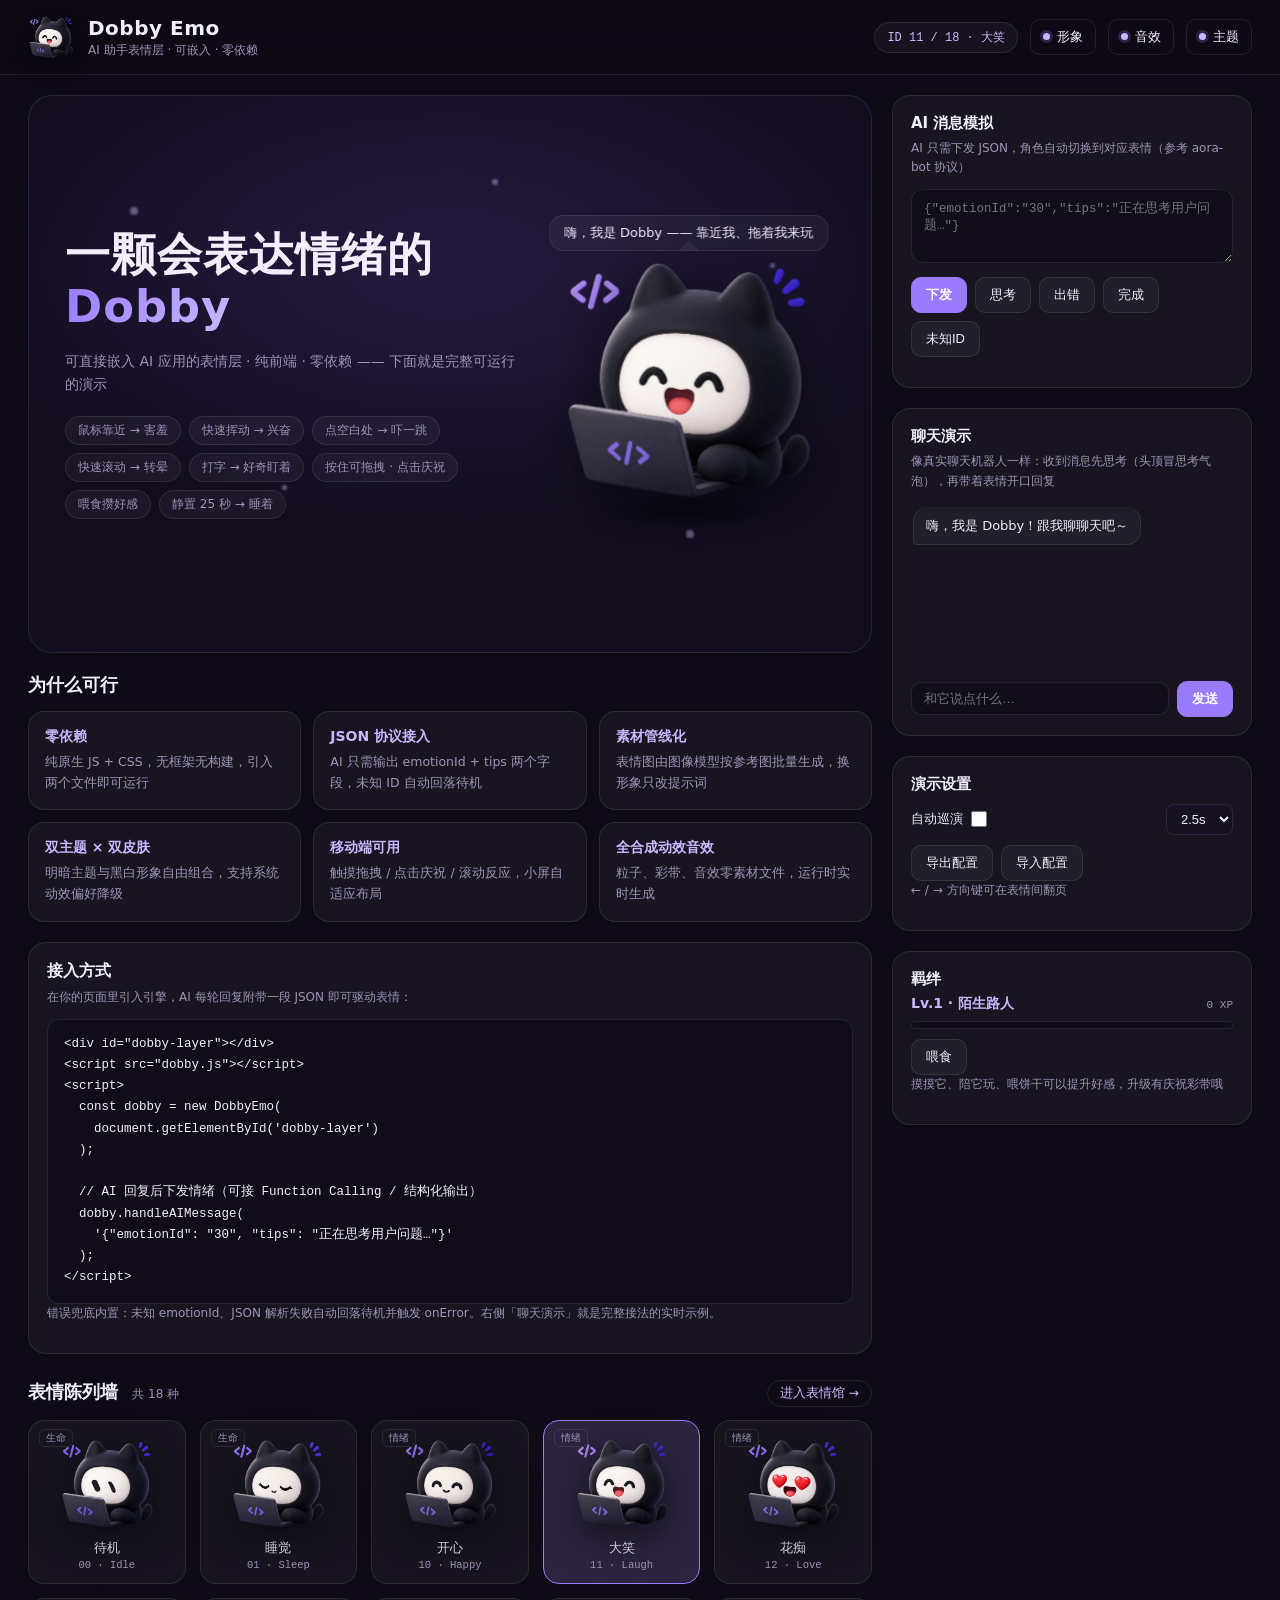
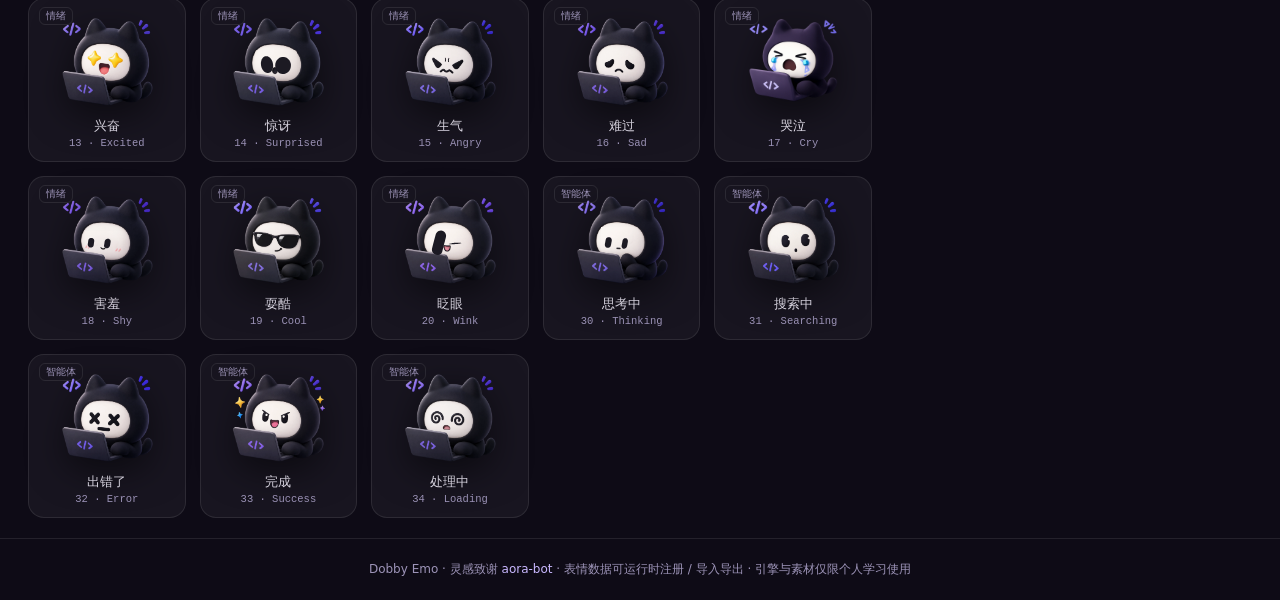
==== commit e8412ab5: "修复表情变形：look 参数漏传 + 缩略图非正方形 两个都是代码问题（数据仍然与 aora-bot 原始数据一致）：  1) dobby.js 的 _applyRings 下发配置时漏了 look " ====
--- a/index.html
+++ b/index.html
@@ -10,8 +10,8 @@
 <link rel="icon" type="image/webp" href="assets/sw/00.webp">
 <link rel="preload" as="image" href="assets/sw/00.webp">
 <title>Dobby Emo · 会表达情绪的小助手</title>
-<link rel="stylesheet" href="css/style.css?v=73">
-<link rel="stylesheet" href="css/gallery.css?v=73">
+<link rel="stylesheet" href="css/style.css?v=74">
+<link rel="stylesheet" href="css/gallery.css?v=74">
 </head>
 <body>
 
@@ -167,9 +167,9 @@
 <!-- ===== 通知 ===== -->
 <div id="toasts"></div>
 
-<script src="js/eyering.js?v=73"></script>
-<script src="js/emotions.js?v=73"></script>
-<script src="js/dobby.js?v=73"></script>
-<script src="js/main.js?v=73"></script>
+<script src="js/eyering.js?v=74"></script>
+<script src="js/emotions.js?v=74"></script>
+<script src="js/dobby.js?v=74"></script>
+<script src="js/main.js?v=74"></script>
 </body>
 </html>
--- a/css/gallery.css
+++ b/css/gallery.css
@@ -109,7 +109,8 @@
 }
 
 /* ============ 缩略图（与 js/eyering.js 的 EmotionThumb 对应） ============ */
-.thumb { position: relative; width: 100%; height: 100%; }
+.thumb-host { display: block; }
+.thumb { position: relative; width: 100%; aspect-ratio: 1; }
 .thumb-base {
   position: absolute; top: 0; right: 0; bottom: 0; left: 0;
   width: 100%; height: 100%; object-fit: contain;
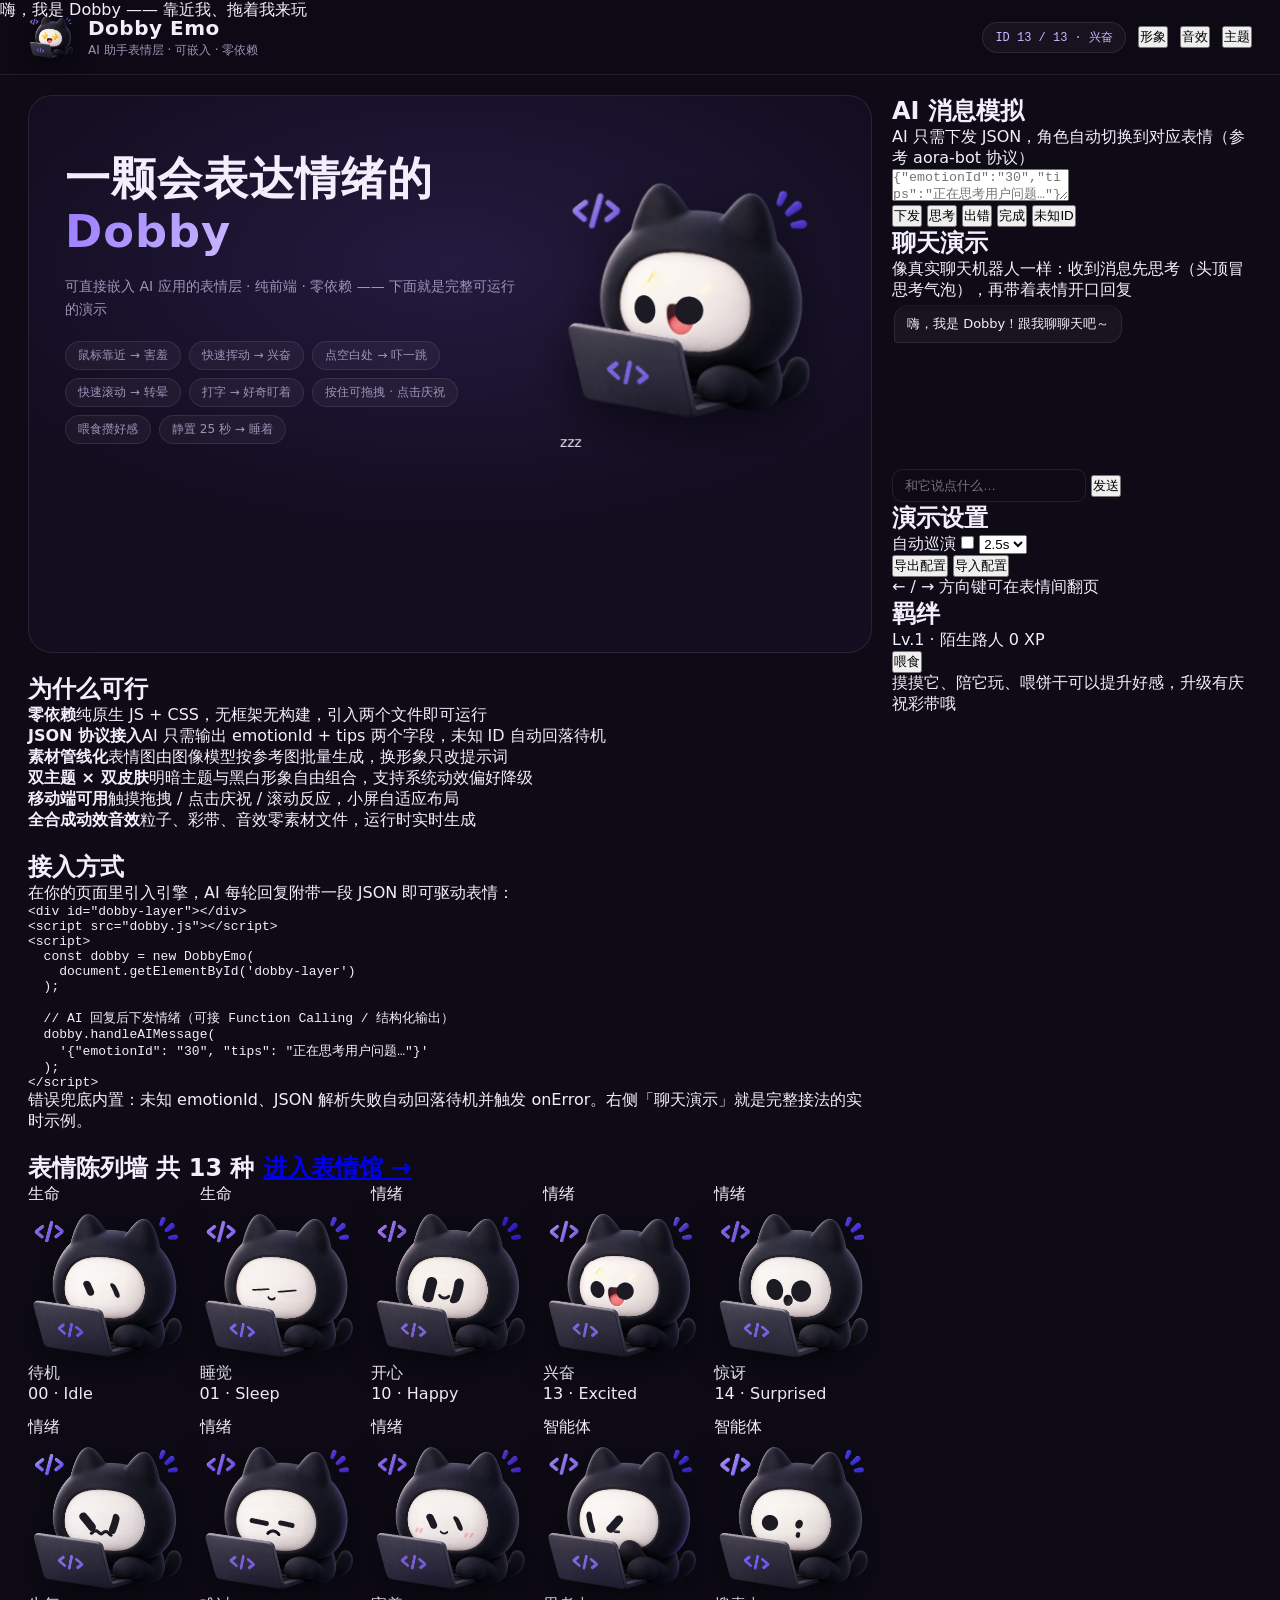
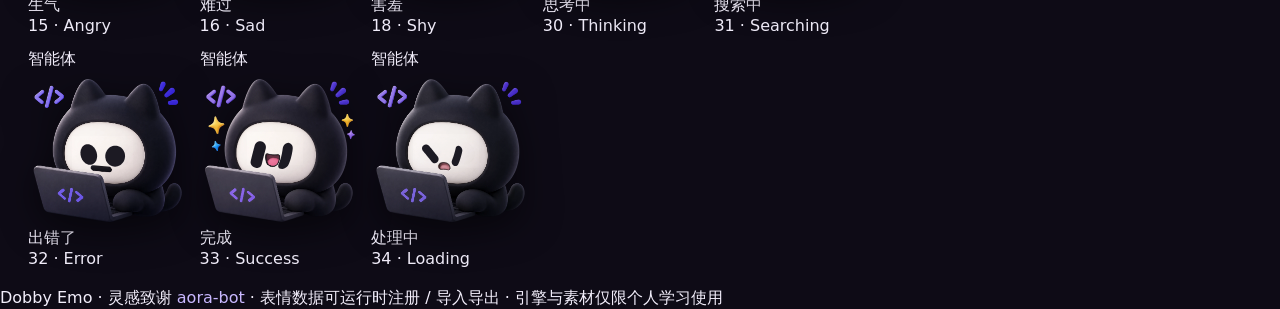
==== commit ab34c4b9: "表情全量改用 emoball 眼环：只留 emoball 有的 13 个状态 按要求逐个表情过了一遍，把眼睛统一交给 emoball 的眼环，emoball 里没有的 状态直接去掉：  - 保留 13" ====
--- a/index.html
+++ b/index.html
@@ -10,8 +10,8 @@
 <link rel="icon" type="image/webp" href="assets/sw/00.webp">
 <link rel="preload" as="image" href="assets/sw/00.webp">
 <title>Dobby Emo · 会表达情绪的小助手</title>
-<link rel="stylesheet" href="css/style.css?v=74">
-<link rel="stylesheet" href="css/gallery.css?v=74">
+<link rel="stylesheet" href="css/style.css?v=81">
+<link rel="stylesheet" href="css/gallery.css?v=81">
 </head>
 <body>
 
@@ -167,9 +167,9 @@
 <!-- ===== 通知 ===== -->
 <div id="toasts"></div>
 
-<script src="js/eyering.js?v=74"></script>
-<script src="js/emotions.js?v=74"></script>
-<script src="js/dobby.js?v=74"></script>
-<script src="js/main.js?v=74"></script>
+<script src="js/eyering.js?v=81"></script>
+<script src="js/emotions.js?v=81"></script>
+<script src="js/dobby.js?v=81"></script>
+<script src="js/main.js?v=81"></script>
 </body>
 </html>
--- a/css/style.css
+++ b/css/style.css
@@ -206,423 +206,9 @@
 }
 .dobby-rings svg { width: 100%; height: 100%; overflow: visible; display: block; }
 
-/* ---- 眼球组：精灵 + 一点球面明暗 + 一颗收得住的高光 ----
-   参考 emoball：那边的眼睛干脆就是纯色 `#1A1A1A` 的实心形状，没有高光也
-   没有明暗，情绪全靠形状变化。我们这里是 3D 渲染形象，眼睛完全不加东西会
-   读成一块平贴的黑（贴纸感），但加多了又会「油」——所以只留两样，而且都压到
-   很轻：
-
-   1. .f-shade  用眼精灵自己的 alpha 当遮罩，在眼形内部画极轻的上缘阴影与
-                下缘反光，只为不让眼球是一块死平色
-   2. .f-glint  一颗小焦核心高光（偏左上）。没有副光、没有大光晕、没有描边
-   位置由 JS 按 emotions.js 的锚点写入（宽 = w%，高按框宽高比，保证正圆）。
-   素材已自带高光的表情（hi:1，如 14 号惊讶）不再叠加。 */
-.dobby-frame .f-eye {
-  position: absolute;
-  pointer-events: none;
-  will-change: transform;
-}
-.dobby-frame .f-eye img.f-sprite {
-  position: absolute; top: 0; right: 0; bottom: 0; left: 0;
-  width: 100%; height: 100%;
-  /* 接触阴影只留一丝：给眼球一点点落地的重量感。
-     再大就变成一圈「眼线」，那是另一个方向的失真，所以宁小勿大 */
-  filter: drop-shadow(0 0.5px 1px rgba(6, 4, 12, .22));
-}
-/* 明暗层：遮罩要用精灵自己的 alpha，并往里缩 ~2%——
-   精灵 alpha 比实际眼形大一圈（抽取时做过膨胀+羽化），照着 100% 铺会把
-   阴影画到眼睛外面，看起来像眼周糊了一圈脏边。
-
-   默认 display:none 是兜底：不支持 mask 的浏览器会整块铺满渐变，在脸上糊
-   一个灰色方块，比没有这层糟得多。所以用 @supports 显式打开。 */
-.dobby-frame .f-shade {
-  display: none;
-  position: absolute; top: 0; right: 0; bottom: 0; left: 0;
-  pointer-events: none;
-  -webkit-mask-size: 96% 96%; mask-size: 96% 96%;
-  -webkit-mask-position: 50% 50%; mask-position: 50% 50%;
-  -webkit-mask-repeat: no-repeat; mask-repeat: no-repeat;
-  background:
-    /* 上缘：很轻的一道眉骨投影 */
-    linear-gradient(180deg,
-      rgba(5, 3, 11, .28) 0%, rgba(5, 3, 11, .10) 18%,
-      rgba(5, 3, 11, 0) 42%),
-    /* 下缘：极淡的环境反光，只为止住「死平色」 */
-    radial-gradient(125% 92% at 50% 122%,
-      rgba(206, 222, 255, .24) 0%, rgba(206, 222, 255, .08) 38%,
-      rgba(206, 222, 255, 0) 64%);
-}
-@supports ((mask-image: url("a")) or (-webkit-mask-image: url("a"))) {
-  .dobby-frame .f-shade { display: block; }
-}
-.dobby-frame .f-glint { position: absolute; top: 0; right: 0; bottom: 0; left: 0; pointer-events: none; }
-/* 高光：一颗小焦核心，边缘收干净——不拖大光晕。
-   核心一小粒就够，把眼面糊白一半立刻变贴纸 */
-.dobby-frame .g-dot {
-  position: absolute;
-  border-radius: 50%;
-  transform: translate(-50%, -50%);
-  background: radial-gradient(circle at 50% 48%,
-    rgba(255, 255, 255, .98) 0%, rgba(255, 255, 255, .92) 20%,
-    rgba(255, 255, 255, .40) 46%, rgba(255, 255, 255, 0) 76%);
-}
-.dobby-shadow {
-  position: absolute; left: 50%; top: 50%;
-  width: 210px; height: 40px;
-  margin: 128px 0 0 -105px;
-  border-radius: 50%;
-  background: radial-gradient(ellipse at center, var(--shadow) 0%, transparent 68%);
-  will-change: transform, opacity;
-  pointer-events: none;
-}
-/* 台词气泡：位置由 JS 贴着「头顶」写视口坐标（不在角色缩放坐标系内） */
-.dobby-tips {
-  position: absolute; left: 0; top: 0;
-  transform: translate(-50%, -100%);
-  max-width: min(340px, 78vw);
-  background: var(--panel);
-  border: 1px solid var(--panel-border);
-  backdrop-filter: blur(10px);
-  color: var(--text);
-  font-size: 13px;
-  padding: 8px 14px;
-  border-radius: 14px;
-  opacity: 0;
-  transition: opacity .25s, transform .25s;
-  pointer-events: none;
-  white-space: nowrap;
-  overflow: hidden;
-  text-overflow: ellipsis;
-  z-index: 6;
-}
-.dobby-tips::after {
-  content: "";
-  position: absolute; left: 50%; bottom: -6px;
-  width: 12px; height: 12px;
-  margin-left: -6px;
-  background: inherit;
-  border-right: 1px solid var(--panel-border);
-  border-bottom: 1px solid var(--panel-border);
-  transform: rotate(45deg);
-}
-.dobby-tips.show { opacity: 1; transform: translate(-50%, calc(-100% - 6px)); }
-
-/* 睡觉时的氛围月亮 */
-.dobby-zzz {
-  position: absolute; left: 50%; top: 50%;
-  margin: -190px 0 0 90px;
-  font-size: 22px; font-weight: 700;
-  color: var(--accent-2);
-  pointer-events: none;
-  opacity: 0;
-}
-.dobby-zzz span {
-  position: absolute;
-  animation: zzz 2.4s ease-in infinite;
-}
-.dobby-zzz span:nth-child(2) { animation-delay: .8s; }
-.dobby-zzz span:nth-child(3) { animation-delay: 1.6s; }
-@keyframes zzz {
-  0%   { opacity: 0; transform: translate(0, 10px) scale(.6); }
-  30%  { opacity: 1; }
-  100% { opacity: 0; transform: translate(26px, -34px) scale(1.15); }
-}
-.dobby.sleeping .dobby-zzz { opacity: 1; }
-
-/* ============ 卡片 / 控制台 ============ */
-.side { display: flex; flex-direction: column; gap: 20px; }
-.card {
-  background: var(--panel);
-  border: 1px solid var(--panel-border);
-  border-radius: 18px;
-  padding: 18px;
-  transition: border-color .25s;
-}
-.card:hover { border-color: color-mix(in srgb, var(--accent) 45%, var(--panel-border)); }
-.card h2 { font-size: 15px; margin-bottom: 6px; }
-.card-desc { font-size: 12px; color: var(--text-dim); margin-bottom: 12px; line-height: 1.6; }
-.row { display: flex; gap: 8px; flex-wrap: wrap; align-items: center; margin-top: 10px; }
-.row.between { justify-content: space-between; }
-
-textarea {
-  width: 100%; height: 74px; resize: vertical;
-  background: color-mix(in srgb, var(--bg) 60%, transparent);
-  color: var(--text);
-  border: 1px solid var(--panel-border);
-  border-radius: 12px;
-  padding: 10px 12px;
-  font-family: "Cascadia Code", Consolas, monospace;
-  font-size: 12.5px;
-  outline: none;
-}
-textarea:focus { border-color: var(--accent); }
-
-.btn {
-  border: 1px solid var(--panel-border);
-  background: var(--panel);
-  color: var(--text);
-  padding: 8px 14px;
-  border-radius: 10px;
-  font-size: 13px;
-  cursor: pointer;
-  transition: transform .15s, background .2s, border-color .2s;
-}
-.btn:hover { transform: translateY(-1px); border-color: var(--accent); }
-.btn:active { transform: translateY(0) scale(.97); }
-.btn.primary { background: var(--accent); border-color: var(--accent); color: #fff; font-weight: 600; }
-.btn.ghost { background: transparent; padding: 8px 12px; }
-/* 开关按钮：小圆点表示状态（亮 = 开），文字标签在小屏隐藏 */
-.btn .dot {
-  display: inline-block;
-  width: 7px; height: 7px; border-radius: 50%;
-  background: var(--accent-2);
-  margin-right: 7px; vertical-align: 1px;
-  box-shadow: 0 0 0 3px color-mix(in srgb, var(--accent) 22%, transparent);
-  transition: background .2s, box-shadow .2s;
-}
-.btn.off { color: var(--text-dim); }
-.btn.off .dot { background: var(--text-dim); box-shadow: none; }
-
-.switch-label { font-size: 13px; display: flex; align-items: center; gap: 8px; cursor: pointer; }
-input[type="checkbox"] { accent-color: var(--accent); width: 16px; height: 16px; cursor: pointer; }
-select {
-  background: var(--bg-soft); color: var(--text);
-  border: 1px solid var(--panel-border);
-  border-radius: 8px; padding: 6px 10px; font-size: 13px;
-}
-
-.log {
-  list-style: none; margin-top: 12px;
-  max-height: 150px; overflow-y: auto;
-  font-family: "Cascadia Code", Consolas, monospace;
-  font-size: 11.5px;
-  display: flex; flex-direction: column; gap: 5px;
-}
-.log li {
-  padding: 6px 10px; border-radius: 8px;
-  background: color-mix(in srgb, var(--bg) 55%, transparent);
-  color: var(--text-dim);
-  border-left: 3px solid var(--accent);
-  word-break: break-all;
-}
-.log li.err { border-left-color: var(--danger); color: var(--danger); }
-.log li.ok  { border-left-color: var(--ok); }
-.log time { opacity: .55; margin-right: 6px; }
-
-/* ============ 可行性：能力矩阵 ============ */
-.feature-grid h2 { font-size: 18px; margin-bottom: 14px; }
-.fgrid {
-  display: grid;
-  grid-template-columns: repeat(3, 1fr);
-  gap: 12px;
-}
-.fcard {
-  background: var(--panel);
-  border: 1px solid var(--panel-border);
-  border-radius: 16px;
-  padding: 16px;
-  display: flex; flex-direction: column; gap: 6px;
-  transition: border-color .25s, transform .2s;
-}
-.fcard:hover { border-color: color-mix(in srgb, var(--accent) 50%, var(--panel-border)); transform: translateY(-2px); }
-.fcard b { font-size: 14px; color: var(--accent-2); }
-.fcard span { font-size: 12.5px; color: var(--text-dim); line-height: 1.65; }
-
-/* ============ 可行性：接入代码 ============ */
-.code-card {
-  background: var(--panel);
-  border: 1px solid var(--panel-border);
-  border-radius: 18px;
-  padding: 18px;
-}
-.code-card h2 { font-size: 16px; margin-bottom: 6px; }
-.code-card pre {
-  background: color-mix(in srgb, var(--bg) 70%, transparent);
-  border: 1px solid var(--panel-border);
-  border-radius: 12px;
-  padding: 14px 16px;
-  overflow-x: auto;
-  font-family: "Cascadia Code", Consolas, monospace;
-  font-size: 12.5px;
-  line-height: 1.7;
-  color: var(--text);
-}
-.code-card code { font-family: inherit; }
-
-/* ============ 陈列墙 ============ */
-.wall-section { padding: 6px 0 0; }
-.wall-section h2 { font-size: 18px; margin-bottom: 16px; }
-.wall-count { font-size: 12px; color: var(--text-dim); font-weight: 400; margin-left: 8px; }
-.wall-more {
-  float: right; font-size: 12.5px; font-weight: 400;
-  color: var(--accent-2); text-decoration: none;
-  border: 1px solid var(--panel-border); border-radius: 999px;
-  padding: 4px 12px;
-  transition: border-color .2s, color .2s;
-}
-.wall-more:hover { border-color: var(--accent); color: var(--text); }
-.wall {
-  display: grid;
-  grid-template-columns: repeat(auto-fill, minmax(130px, 1fr));
-  gap: 14px;
-}
-.wall-item {
-  background: var(--panel);
-  border: 1px solid var(--panel-border);
-  border-radius: 16px;
-  padding: 14px 10px 12px;
-  text-align: center;
-  cursor: pointer;
-  transition: transform .18s, border-color .2s, background .2s;
-  position: relative;
-}
-.wall-item:hover { transform: translateY(-4px); border-color: var(--accent); }
-.wall-item.active { border-color: var(--accent); background: color-mix(in srgb, var(--accent) 14%, var(--panel)); }
-/* 缩略图用共用渲染器画（.wface 里是 .thumb），悬停轻微抬起 */
-.wall-item .wface {
-  position: relative;
-  width: 100%; aspect-ratio: 1; margin: 0 auto;
-  max-width: 96px;
-  transition: transform .18s;
-}
-.wall-item:hover .wface { transform: scale(1.08); }
-.wall-item .w-name { font-size: 13px; margin-top: 8px; }
-.wall-item .w-id {
-  font-family: Consolas, monospace; font-size: 10.5px; color: var(--text-dim);
-  margin-top: 2px;
-}
-.wall-item .w-group {
-  position: absolute; top: 8px; left: 10px;
-  font-size: 10px; color: var(--text-dim);
-  border: 1px solid var(--panel-border); border-radius: 6px; padding: 1px 6px;
-}
-
-.footer {
-  text-align: center; color: var(--text-dim); font-size: 12px;
-  padding: 22px; border-top: 1px solid var(--panel-border);
-}
-/* 弱动效偏好：关掉装饰性动画，保留功能性过渡 */
-@media (prefers-reduced-motion: reduce) {
-  .brand-logo, .spark, .dobby-zzz span { animation: none !important; }
-  html { scroll-behavior: auto; }
-}
-
-/* ============ 移动端适配 ============ */
-@media (max-width: 980px) {
-  .fgrid { grid-template-columns: repeat(2, 1fr); }
-}
-@media (max-width: 700px) {
-  .topbar { padding: 10px 14px; }
-  .brand-text p { display: none; }
-  .brand-logo { width: 38px; height: 38px; }
-  .status-chip { max-width: 108px; font-size: 11px; padding: 5px 10px; }
-  .topbar-right { gap: 7px; }
-  .btn { padding: 7px 11px; font-size: 12.5px; }
-  .btn.ghost .lbl { display: none; }        /* 小屏只留状态点 */
-  .btn.ghost { padding: 8px 10px; }
-
-  .layout { padding: 14px; gap: 14px; }
-  .hero-panel {
-    display: flex;
-    flex-direction: column;
-    align-items: stretch;
-    justify-content: flex-start;
-    height: auto;
-    min-height: 0;
-    padding: 24px 20px 8px;
-    gap: 12px;
-  }
-  .hero-title { font-size: 28px; }
-  .hero-sub { font-size: 13px; line-height: 1.6; }
-  .chip { font-size: 11px; padding: 4px 10px; }
-  .hero-stage { height: 230px; min-height: 230px; }
-
-  .fgrid { grid-template-columns: 1fr; gap: 10px; }
-  .fcard { padding: 13px 14px; }
-  .code-card pre { font-size: 11px; padding: 12px; }
-  .card { padding: 15px; }
-  .chat-log { height: 120px; }
-  textarea { height: 58px; }
-
-  .wall { grid-template-columns: repeat(auto-fill, minmax(94px, 1fr)); gap: 10px; }
-  .wall-item { padding: 10px 6px 9px; border-radius: 13px; }
-  .wall-item .wface { max-width: 66px; }
-  .wall-item .w-name { font-size: 12px; }
-  .wall-item .w-id { font-size: 9.5px; }
-  .wall-item .w-group { font-size: 9px; top: 6px; left: 7px; }
-
-  .footer { padding: 16px 14px; font-size: 11px; }
-}
-
-/* ============ 新增：toast / 羁绊 / 爱心 / 光点 ============ */
-#toasts {
-  position: fixed; top: 70px; left: 50%;
-  transform: translateX(-50%);
-  z-index: 90; pointer-events: none;
-  display: flex; flex-direction: column; gap: 8px; align-items: center;
-}
-.toast {
-  background: color-mix(in srgb, var(--accent) 24%, var(--bg-soft));
-  border: 1px solid var(--accent);
-  color: var(--text);
-  padding: 10px 22px;
-  border-radius: 999px;
-  font-size: 13.5px;
-  white-space: nowrap;
-  box-shadow: 0 10px 28px var(--shadow);
-  animation: toast-in .3s ease, toast-out .4s ease 2.8s forwards;
-}
-@keyframes toast-in { from { opacity: 0; transform: translateY(-14px); } }
-@keyframes toast-out { to { opacity: 0; transform: translateY(-10px); } }
-
-.bond-row { display: flex; justify-content: space-between; align-items: baseline; margin-bottom: 8px; }
-.bond-level { font-size: 14px; font-weight: 600; color: var(--accent-2); }
-.bond-xp { font-size: 11px; color: var(--text-dim); font-family: Consolas, monospace; }
-.bond-bar {
-  height: 8px; border-radius: 999px; overflow: hidden;
-  background: color-mix(in srgb, var(--bg) 60%, transparent);
-  border: 1px solid var(--panel-border);
-}
-.bond-fill {
-  height: 100%; width: 0%;
-  border-radius: 999px;
-  background: linear-gradient(90deg, var(--accent), #ff8fb3);
-  transition: width .5s ease;
-}
-.btn:disabled { opacity: .45; cursor: default; }
-.btn:disabled:hover { transform: none; border-color: var(--panel-border); }
-
-.spark {
-  position: absolute; pointer-events: none;
-  width: 8px; height: 8px; border-radius: 50%;
-  background: var(--accent-2); opacity: .45; filter: blur(1px);
-  animation: spark-float 6s ease-in-out infinite;
-}
-.s1 { left: 12%; top: 20%; }
-.s2 { left: 30%; top: 70%; width: 5px; height: 5px; animation-delay: 1.4s; }
-.s3 { left: 55%; top: 15%; width: 6px; height: 6px; animation-delay: 2.6s; }
-.s4 { left: 78%; top: 78%; animation-delay: 3.4s; }
-.s5 { left: 88%; top: 30%; width: 5px; height: 5px; animation-delay: 4.6s; }
-@keyframes spark-float {
-  0%, 100% { transform: translateY(0); opacity: .3; }
-  50% { transform: translateY(-22px); opacity: .8; }
-}
-
-/* ============ 矢量眼模式（历史遗留，未启用） ============ */
-.dobby-face.vector-mode > img { visibility: hidden; }
-.dobby-face.vector-mode .dobby-vector { display: block; }
-.dobby-face .dobby-vector img { opacity: 1; visibility: visible; width: 100%; height: 100%; object-fit: contain; }
-.dobby-svg { position: absolute; top: 0; right: 0; bottom: 0; left: 0; }
-.dobby-svg svg { width: 100%; height: 100%; overflow: visible; }
-
-/* ============ 表情变形过渡（轻微缩放 + 柔和回正） ============ */
-@keyframes emote-pop {
-  0%   { transform: scale(.93); opacity: .35; }
-  55%  { transform: scale(1.012); opacity: 1; }
-  100% { transform: scale(1); opacity: 1; }
-}
-.dobby-frame.pop.show { animation: emote-pop .34s cubic-bezier(.3, .9, .35, 1); }
-
+/* ---- 眼睛交给矢量眼环（js/eyering.js）----
+   素材里烘焙的眼睛由 .f-patch（无眼补丁）抹掉，眼环层负责画。
+   早先那套「精灵眼 + 球面明暗 + 镜面高光」已随全部表情改用眼环而移除。 */
 /* ============ 常驻特效层 ============ */
 .dobby-aura { position: absolute; top: 0; right: 0; bottom: 0; left: 0; pointer-events: none; z-index: 5; }
 
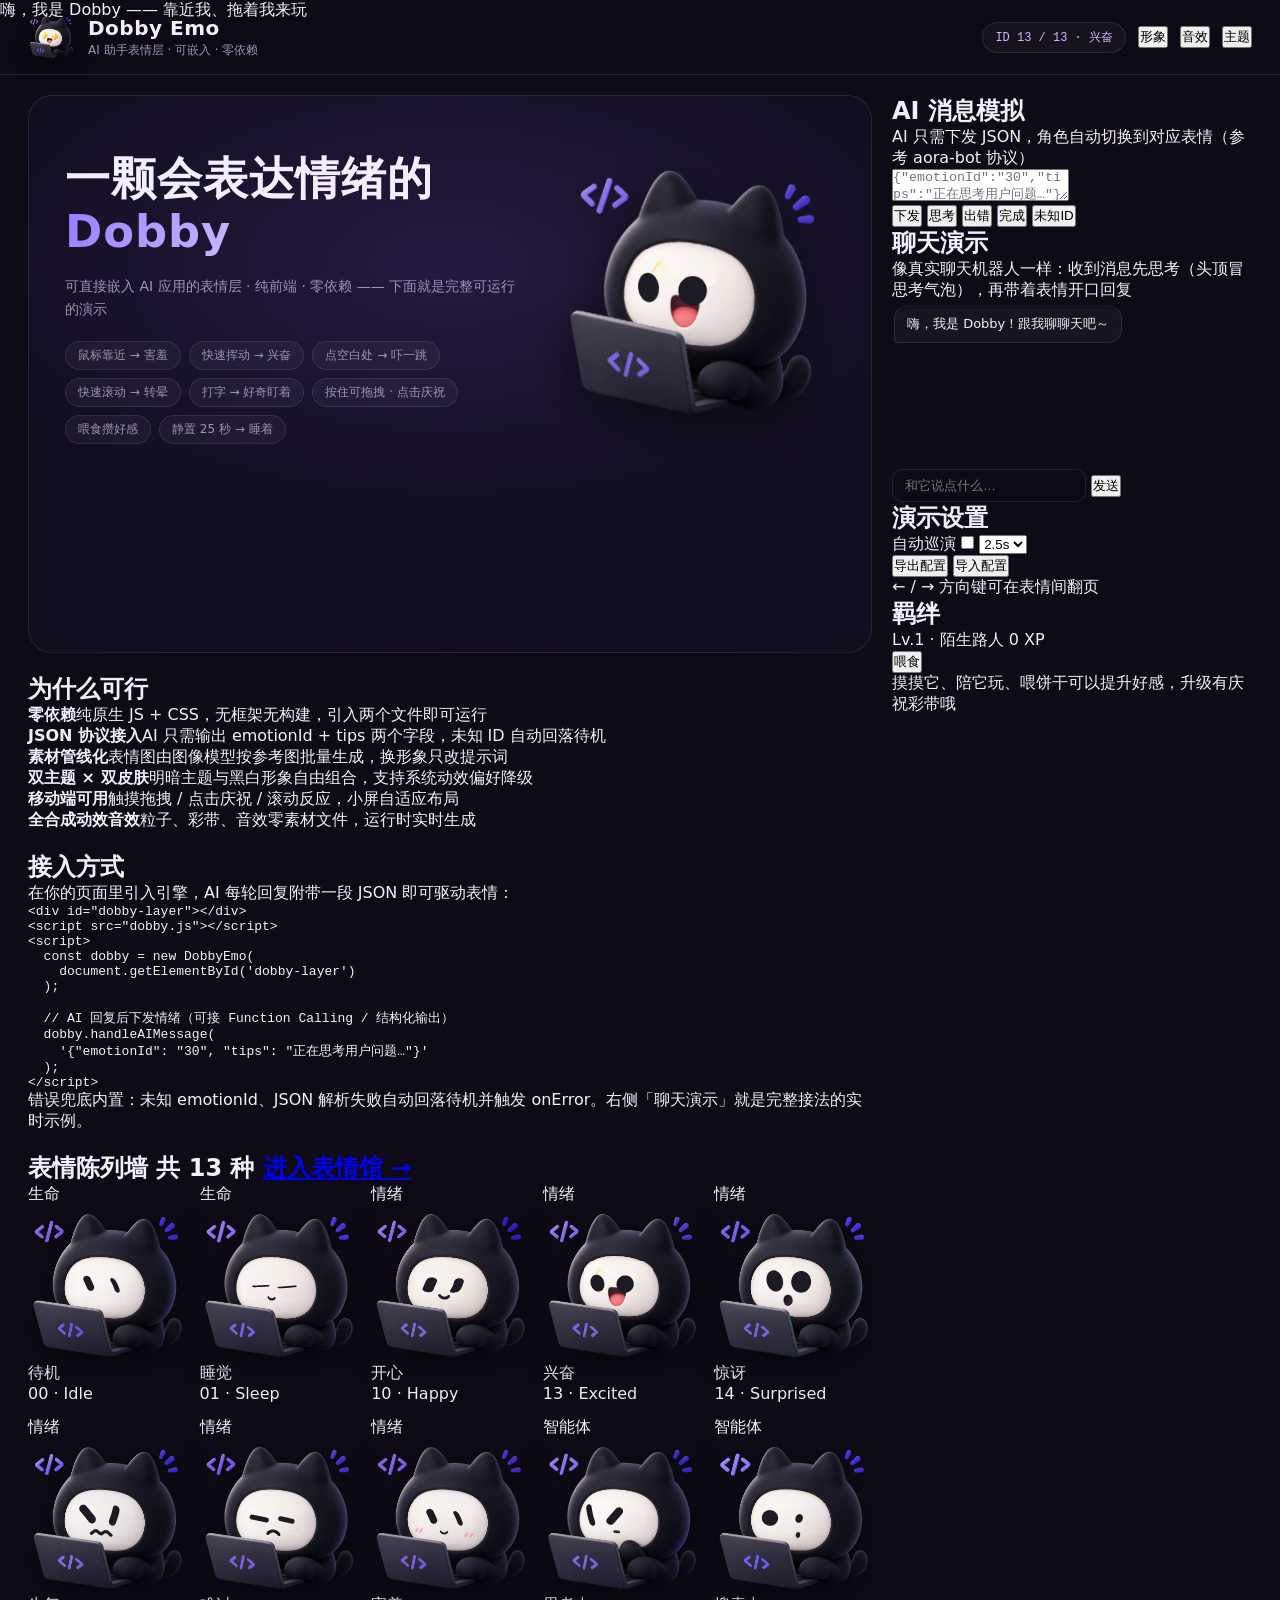
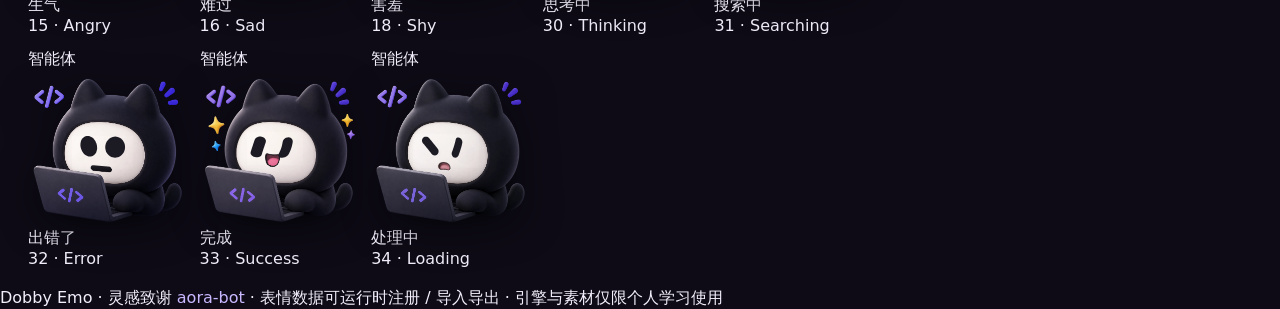
==== commit acc0819b: "表情驱动外观：姿态形变、头部跟随与眼环防穿模 - 13 个表情增加 2–4% 的轮廓形变与头身转动 - 头部以胸口为支点延迟跟随视线（12px / 7.5°），眼睛先到位 - 眼环按底边避让嘴巴，开心" ====
--- a/index.html
+++ b/index.html
@@ -10,8 +10,8 @@
 <link rel="icon" type="image/webp" href="assets/sw/00.webp">
 <link rel="preload" as="image" href="assets/sw/00.webp">
 <title>Dobby Emo · 会表达情绪的小助手</title>
-<link rel="stylesheet" href="css/style.css?v=81">
-<link rel="stylesheet" href="css/gallery.css?v=81">
+<link rel="stylesheet" href="css/style.css?v=84">
+<link rel="stylesheet" href="css/gallery.css?v=84">
 </head>
 <body>
 
@@ -167,9 +167,9 @@
 <!-- ===== 通知 ===== -->
 <div id="toasts"></div>
 
-<script src="js/eyering.js?v=81"></script>
-<script src="js/emotions.js?v=81"></script>
-<script src="js/dobby.js?v=81"></script>
-<script src="js/main.js?v=81"></script>
+<script src="js/eyering.js?v=84"></script>
+<script src="js/emotions.js?v=84"></script>
+<script src="js/dobby.js?v=84"></script>
+<script src="js/main.js?v=84"></script>
 </body>
 </html>
--- a/css/style.css
+++ b/css/style.css
@@ -162,11 +162,24 @@
   user-select: none; -webkit-user-drag: none;
   will-change: transform;
 }
-.dobby-bob { width: 100%; height: 100%; will-change: transform; }
+.dobby-bob {
+  width: 100%; height: 100%;
+  will-change: transform;
+  perspective: 900px;
+  perspective-origin: 50% 58%;
+}
 .dobby-tilt {
   width: 100%; height: 100%;
   will-change: transform;
-  transform-origin: 50% 62%;
+  /* 支点下移到胸口：转头时上面的大头摆得多，下面的笔记本和尾巴几乎不动 */
+  transform-origin: 50% 78%;
+}
+/* 轮廓层：以脚部为原点，表情只让耳朵/头顶产生 2–3% 的形变，
+   笔记本和尾巴基本钉在原地，避免整张贴纸一起缩放 */
+.dobby-pose {
+  width: 100%; height: 100%;
+  will-change: transform;
+  transform-origin: 50% 92%;
 }
 .dobby-face {
   width: 100%; height: 100%;
@@ -205,6 +218,28 @@
   pointer-events: none;
 }
 .dobby-rings svg { width: 100%; height: 100%; overflow: visible; display: block; }
+
+/* 睡觉时才浮出的 zzz：没有这段样式时三个 z 会一直排在角色脚下 */
+.dobby-zzz {
+  position: absolute; left: 74%; top: 22%;
+  display: flex; gap: 2px;
+  font-size: 13px; font-weight: 700; letter-spacing: 1px;
+  color: var(--text-dim);
+  opacity: 0; pointer-events: none;
+  transform: translateY(4px);
+  transition: opacity .35s ease, transform .35s ease;
+}
+.dobby.sleeping .dobby-zzz { opacity: .85; transform: none; }
+.dobby-zzz span { animation: dobby-zzz-float 2.4s ease-in-out infinite; }
+.dobby-zzz span:nth-child(2) { animation-delay: .18s; }
+.dobby-zzz span:nth-child(3) { animation-delay: .36s; }
+@keyframes dobby-zzz-float {
+  0%, 100% { transform: translateY(0); opacity: .55; }
+  50% { transform: translateY(-4px); opacity: 1; }
+}
+@media (prefers-reduced-motion: reduce) {
+  .dobby-zzz span { animation: none; }
+}
 
 /* ---- 眼睛交给矢量眼环（js/eyering.js）----
    素材里烘焙的眼睛由 .f-patch（无眼补丁）抹掉，眼环层负责画。
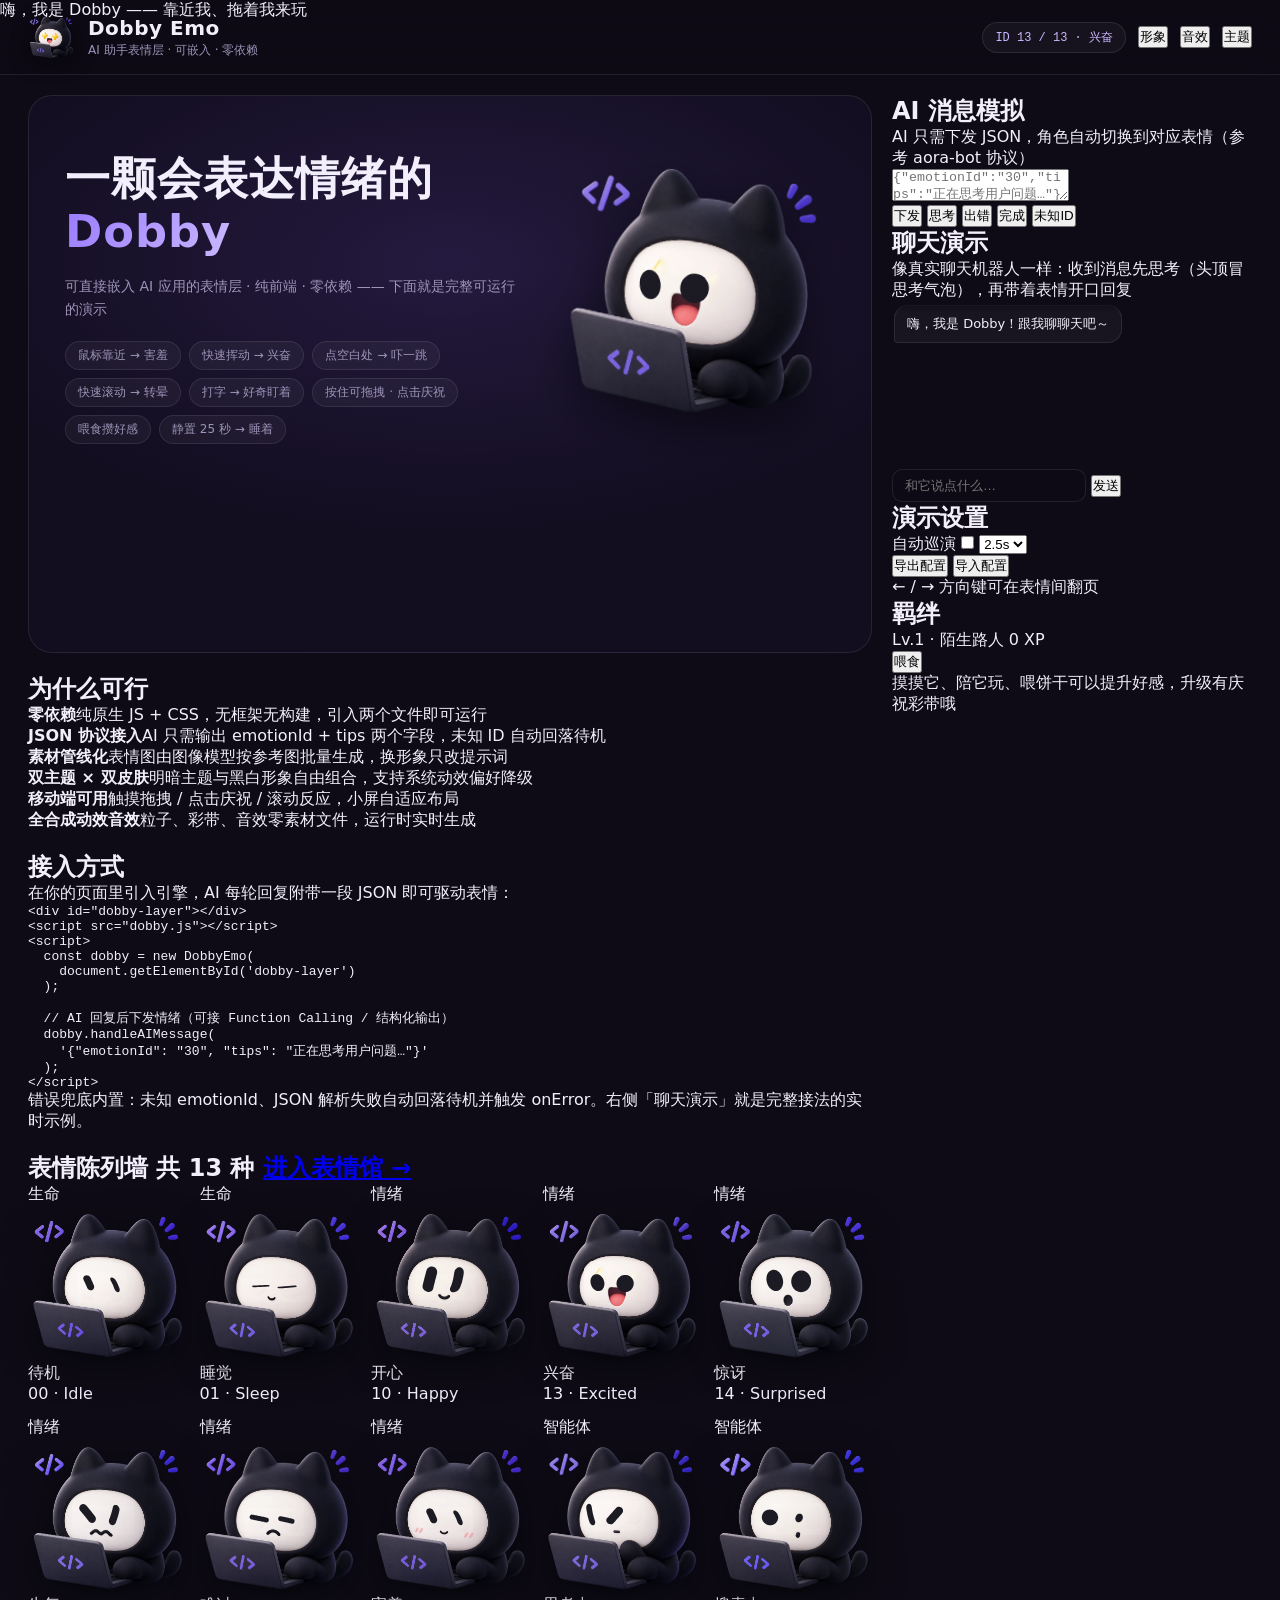
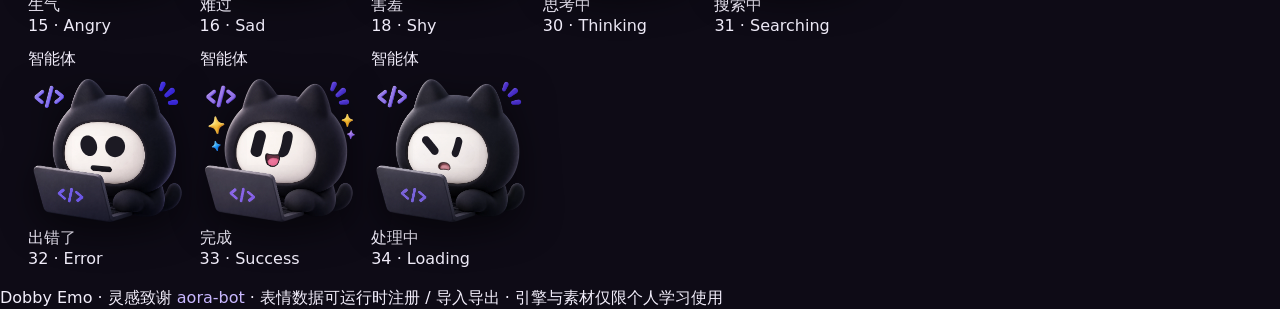
==== commit 593f31be: "保留开心/完成的原始眼形，只做嘴部避让 - 撤掉闭眼环的纵向压扁（压扁后像眉毛，失去眼形） - 眼环底边限制改为 166px，继续保证不重叠嘴巴 - 静态资源版本升到 v85" ====
--- a/index.html
+++ b/index.html
@@ -10,8 +10,8 @@
 <link rel="icon" type="image/webp" href="assets/sw/00.webp">
 <link rel="preload" as="image" href="assets/sw/00.webp">
 <title>Dobby Emo · 会表达情绪的小助手</title>
-<link rel="stylesheet" href="css/style.css?v=84">
-<link rel="stylesheet" href="css/gallery.css?v=84">
+<link rel="stylesheet" href="css/style.css?v=85">
+<link rel="stylesheet" href="css/gallery.css?v=85">
 </head>
 <body>
 
@@ -167,9 +167,9 @@
 <!-- ===== 通知 ===== -->
 <div id="toasts"></div>
 
-<script src="js/eyering.js?v=84"></script>
-<script src="js/emotions.js?v=84"></script>
-<script src="js/dobby.js?v=84"></script>
-<script src="js/main.js?v=84"></script>
+<script src="js/eyering.js?v=85"></script>
+<script src="js/emotions.js?v=85"></script>
+<script src="js/dobby.js?v=85"></script>
+<script src="js/main.js?v=85"></script>
 </body>
 </html>
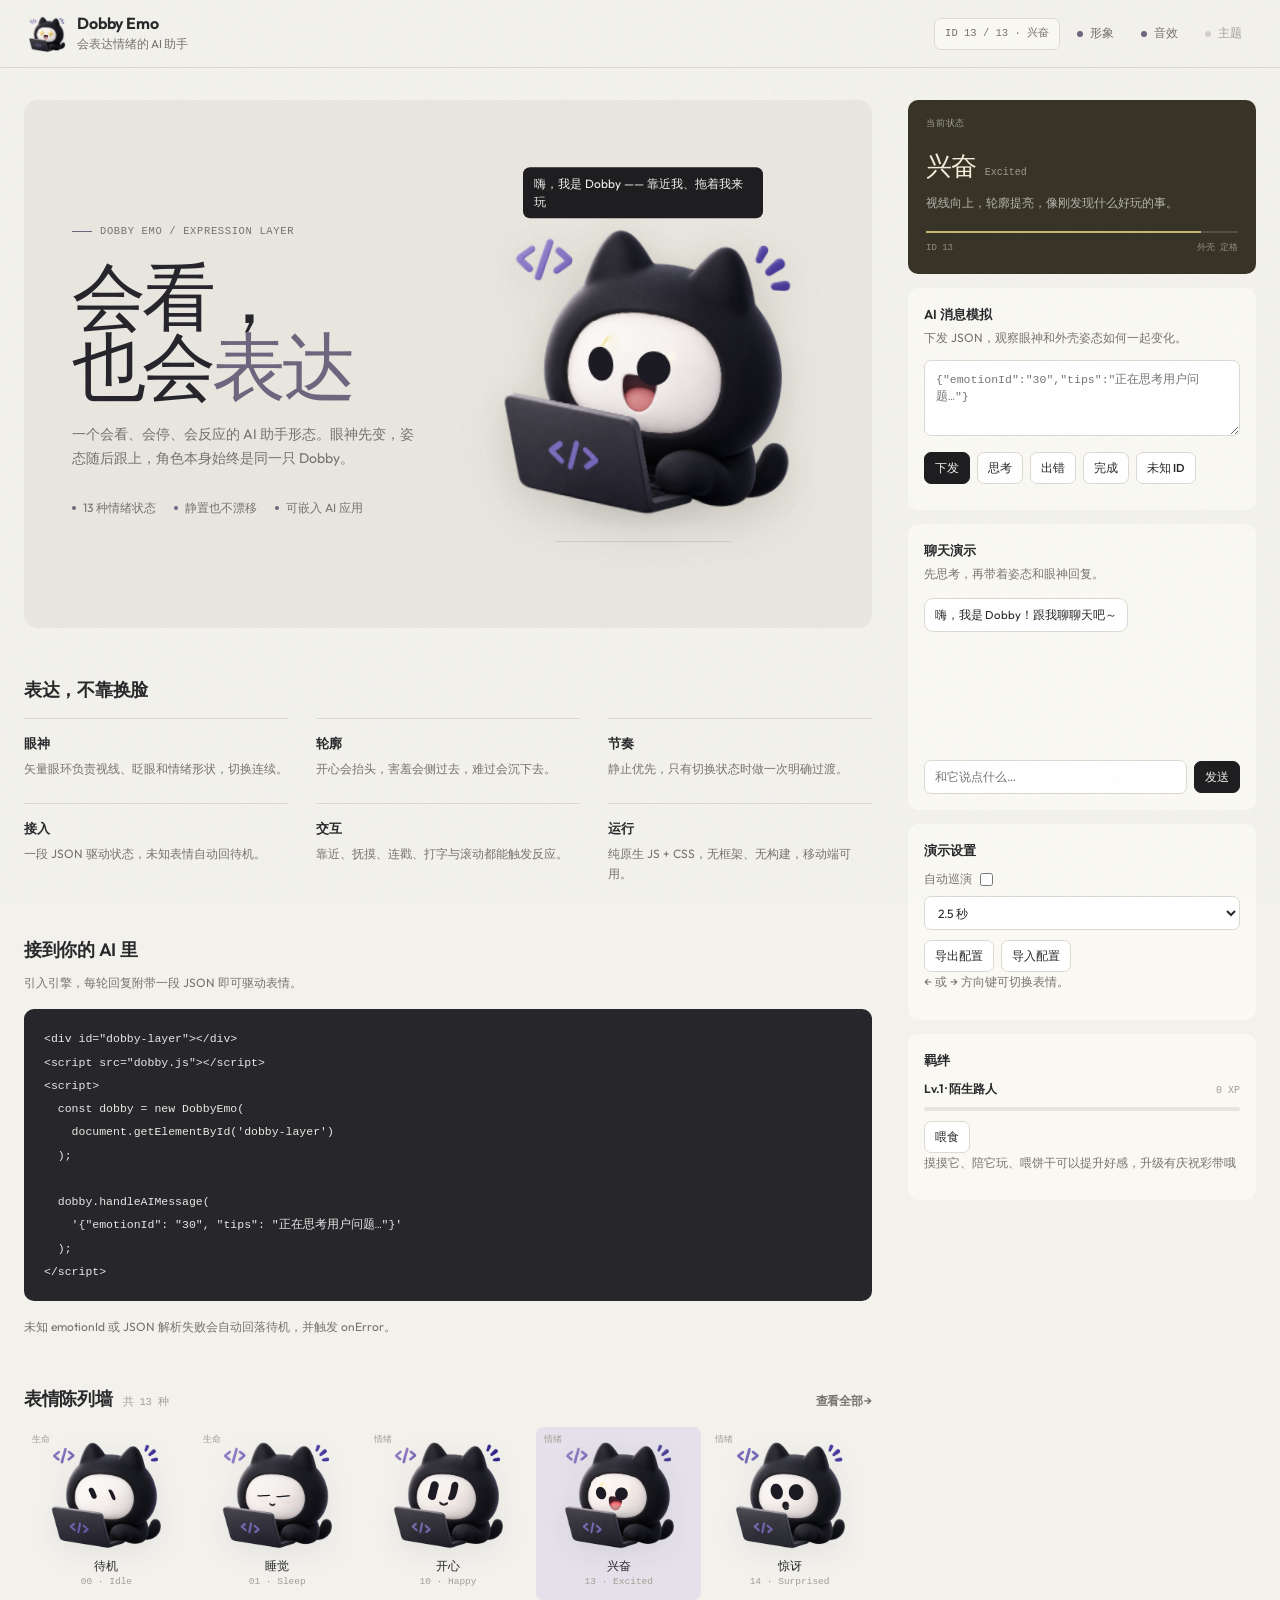
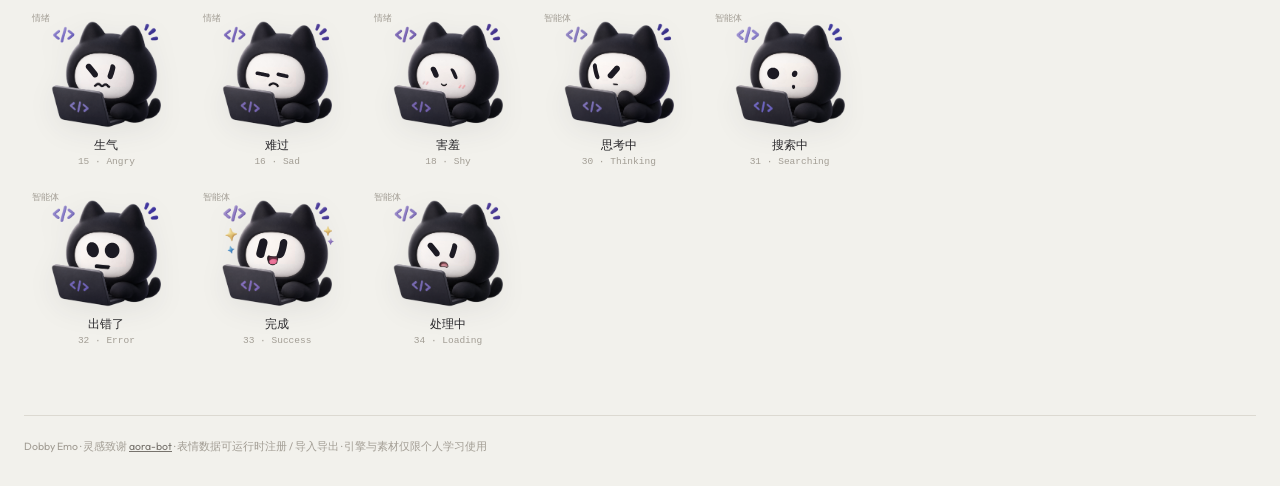
==== commit 8bef9557: ""加入外壳情绪层并收敛界面"" ====
--- a/index.html
+++ b/index.html
@@ -1,76 +1,72 @@
 <!DOCTYPE html>
-<html lang="zh-CN" data-theme="dark">
+<html lang="zh-CN" data-theme="light">
 <head>
 <meta charset="UTF-8">
 <meta name="viewport" content="width=device-width, initial-scale=1.0, viewport-fit=cover">
-<meta name="description" content="Dobby Emo —— 可嵌入 AI 应用的表情层方案：18 种状态表情、行为反应层、JSON 协议接入，纯前端零依赖。">
-<meta property="og:title" content="Dobby Emo · 会表达情绪的 AI 助手小猫">
-<meta property="og:description" content="可嵌入 AI 应用的表情层：18 种状态表情 · 行为反应层 · JSON 协议 · 纯前端零依赖">
+<meta name="description" content="Dobby Emo 是一个可嵌入 AI 应用的表情层：眼神、身体姿态与轮廓光一起回应情绪，纯前端、零依赖。">
+<meta property="og:title" content="Dobby Emo · 会表达情绪的 AI 助手">
+<meta property="og:description" content="不换角色，只让眼神、姿态与轮廓一起表达情绪。">
 <meta property="og:image" content="https://lin-a1.github.io/dobby-emo/docs/screenshots/dark.png">
 <link rel="icon" type="image/webp" href="assets/sw/00.webp">
 <link rel="preload" as="image" href="assets/sw/00.webp">
-<title>Dobby Emo · 会表达情绪的小助手</title>
-<link rel="stylesheet" href="css/style.css?v=85">
-<link rel="stylesheet" href="css/gallery.css?v=85">
+<link rel="preconnect" href="https://fonts.googleapis.com">
+<link rel="preconnect" href="https://fonts.gstatic.com" crossorigin>
+<link href="https://fonts.googleapis.com/css2?family=Outfit:wght@300;400;500;600;700&display=swap" rel="stylesheet">
+<title>Dobby Emo · 会表达情绪的 AI 助手</title>
+<link rel="stylesheet" href="css/style.css?v=86">
+<link rel="stylesheet" href="css/gallery.css?v=86">
 </head>
 <body>
 
+<a class="skip-link" href="#main">跳到主要内容</a>
+
 <header class="topbar">
   <div class="brand">
-    <img src="assets/sw/00.webp" alt="Dobby" class="brand-logo" id="brandLogo">
+    <img src="assets/sw/00.webp" alt="Dobby 角色头像" class="brand-logo" id="brandLogo">
     <div class="brand-text">
       <h1>Dobby Emo</h1>
-      <p>AI 助手表情层 · 可嵌入 · 零依赖</p>
+      <p>会表达情绪的 AI 助手</p>
     </div>
   </div>
   <div class="topbar-right">
     <span class="status-chip" id="statusChip">ID -- / --</span>
-    <button class="btn ghost" id="skinToggle" title="切换黑白形象"><i class="dot"></i><span class="lbl">形象</span></button>
-    <button class="btn ghost" id="soundToggle" title="音效开关"><i class="dot"></i><span class="lbl">音效</span></button>
+    <button class="btn ghost" id="skinToggle" title="切换形象颜色"><i class="dot"></i><span class="lbl">形象</span></button>
+    <button class="btn ghost" id="soundToggle" title="开关音效"><i class="dot"></i><span class="lbl">音效</span></button>
     <button class="btn ghost" id="themeToggle" title="切换明暗主题"><i class="dot"></i><span class="lbl">主题</span></button>
   </div>
 </header>
 
-<main class="layout">
-
-  <!-- ===== 左列：主视觉 + 可行性 + 陈列墙 ===== -->
+<main class="layout" id="main">
   <div class="left-col">
-    <section class="hero-panel">
+    <section class="hero-panel" aria-labelledby="hero-title">
       <div class="hero-copy">
-        <h2 class="hero-title">一颗会表达情绪的<br><em>Dobby</em></h2>
-        <p class="hero-sub">可直接嵌入 AI 应用的表情层 · 纯前端 · 零依赖 —— 下面就是完整可运行的演示</p>
-        <div class="hero-chips">
-          <span class="chip">鼠标靠近 → 害羞</span>
-          <span class="chip">快速挥动 → 兴奋</span>
-          <span class="chip">点空白处 → 吓一跳</span>
-          <span class="chip">快速滚动 → 转晕</span>
-          <span class="chip">打字 → 好奇盯着</span>
-          <span class="chip">按住可拖拽 · 点击庆祝</span>
-          <span class="chip">喂食攒好感</span>
-          <span class="chip">静置 25 秒 → 睡着</span>
+        <p class="hero-kicker">Dobby Emo / expression layer</p>
+        <h2 class="hero-title" id="hero-title">会看，<br>也会<em>表达</em></h2>
+        <p class="hero-sub">一个会看、会停、会反应的 AI 助手形态。眼神先变，姿态随后跟上，角色本身始终是同一只 Dobby。</p>
+        <div class="hero-notes">
+          <span>13 种情绪状态</span>
+          <span>静置也不漂移</span>
+          <span>可嵌入 AI 应用</span>
         </div>
       </div>
       <div class="hero-stage" id="heroStage" aria-hidden="true"></div>
-      <i class="spark s1"></i><i class="spark s2"></i><i class="spark s3"></i><i class="spark s4"></i><i class="spark s5"></i>
     </section>
 
-    <!-- ===== 可行性：能力矩阵 ===== -->
-    <section class="feature-grid">
-      <h2>为什么可行</h2>
+    <section class="feature-grid" aria-labelledby="features-title">
+      <h2 id="features-title">表达，不靠换脸</h2>
       <div class="fgrid">
-        <div class="fcard"><b>零依赖</b><span>纯原生 JS + CSS，无框架无构建，引入两个文件即可运行</span></div>
-        <div class="fcard"><b>JSON 协议接入</b><span>AI 只需输出 emotionId + tips 两个字段，未知 ID 自动回落待机</span></div>
-        <div class="fcard"><b>素材管线化</b><span>表情图由图像模型按参考图批量生成，换形象只改提示词</span></div>
-        <div class="fcard"><b>双主题 × 双皮肤</b><span>明暗主题与黑白形象自由组合，支持系统动效偏好降级</span></div>
-        <div class="fcard"><b>移动端可用</b><span>触摸拖拽 / 点击庆祝 / 滚动反应，小屏自适应布局</span></div>
-        <div class="fcard"><b>全合成动效音效</b><span>粒子、彩带、音效零素材文件，运行时实时生成</span></div>
+        <div class="fcard"><b>眼神</b><span>矢量眼环负责视线、眨眼和情绪形状，切换连续。</span></div>
+        <div class="fcard"><b>轮廓</b><span>开心会抬头，害羞会侧过去，难过会沉下去。</span></div>
+        <div class="fcard"><b>节奏</b><span>静止优先，只有切换状态时做一次明确过渡。</span></div>
+        <div class="fcard"><b>接入</b><span>一段 JSON 驱动状态，未知表情自动回待机。</span></div>
+        <div class="fcard"><b>交互</b><span>靠近、抚摸、连戳、打字与滚动都能触发反应。</span></div>
+        <div class="fcard"><b>运行</b><span>纯原生 JS + CSS，无框架、无构建，移动端可用。</span></div>
       </div>
     </section>
 
-    <!-- ===== 可行性：接入方式 ===== -->
-    <section class="code-card">
-      <h2>接入方式</h2>
-      <p class="card-desc">在你的页面里引入引擎，AI 每轮回复附带一段 JSON 即可驱动表情：</p>
+    <section class="code-card" aria-labelledby="code-title">
+      <h2 id="code-title">接到你的 AI 里</h2>
+      <p class="card-desc">引入引擎，每轮回复附带一段 JSON 即可驱动表情。</p>
       <pre><code>&lt;div id="dobby-layer"&gt;&lt;/div&gt;
 &lt;script src="dobby.js"&gt;&lt;/script&gt;
 &lt;script&gt;
@@ -78,45 +74,52 @@
     document.getElementById('dobby-layer')
   );
 
-  // AI 回复后下发情绪（可接 Function Calling / 结构化输出）
   dobby.handleAIMessage(
     '{"emotionId": "30", "tips": "正在思考用户问题…"}'
   );
 &lt;/script&gt;</code></pre>
-      <p class="card-desc">错误兜底内置：未知 emotionId、JSON 解析失败自动回落待机并触发 onError。右侧「聊天演示」就是完整接法的实时示例。</p>
+      <p class="card-desc">未知 emotionId 或 JSON 解析失败会自动回落待机，并触发 onError。</p>
     </section>
 
-    <!-- ===== 表情陈列墙 ===== -->
-    <section class="wall-section">
-      <h2>表情陈列墙 <span class="wall-count" id="wallCount"></span>
-        <a class="wall-more" href="gallery.html">进入表情馆 →</a></h2>
+    <section class="wall-section" aria-labelledby="wall-title">
+      <h2 id="wall-title">表情陈列墙 <span class="wall-count" id="wallCount"></span>
+        <a class="wall-more" href="gallery.html">查看全部 →</a></h2>
       <div class="wall" id="wall"></div>
     </section>
   </div>
 
-  <!-- ===== 右侧控制台 ===== -->
-  <aside class="side">
+  <aside class="side" aria-label="演示控制台">
+    <section class="status-card" aria-live="polite">
+      <div class="status-eyebrow">当前状态</div>
+      <div class="status-main">
+        <strong id="currentEmotion">待机</strong>
+        <span id="currentEmotionEn">Idle</span>
+      </div>
+      <p id="currentEmotionCue">眼神在平静与聆听之间切换，角色保持静止。</p>
+      <div class="status-meter"><span id="currentMoodBar"></span></div>
+      <div class="status-foot"><span id="currentEmotionId">ID 00</span><span>外壳 定格</span></div>
+    </section>
 
     <section class="card">
       <h2>AI 消息模拟</h2>
-      <p class="card-desc">AI 只需下发 JSON，角色自动切换到对应表情（参考 aora-bot 协议）</p>
-      <textarea id="aiInput" spellcheck="false" placeholder='{"emotionId":"30","tips":"正在思考用户问题…"}'></textarea>
+      <p class="card-desc">下发 JSON，观察眼神和外壳姿态如何一起变化。</p>
+      <textarea id="aiInput" spellcheck="false" aria-label="AI 表情 JSON" placeholder='{"emotionId":"30","tips":"正在思考用户问题…"}'></textarea>
       <div class="row">
         <button class="btn primary" id="aiSend">下发</button>
         <button class="btn" data-sample='{"emotionId":"30","tips":"正在思考用户问题…"}'>思考</button>
         <button class="btn" data-sample='{"emotionId":"32","tips":"出错了，请重试"}'>出错</button>
-        <button class="btn" data-sample='{"emotionId":"33","tips":"任务完成，干得漂亮！"}'>完成</button>
-        <button class="btn" data-sample='{"emotionId":"99","tips":"未知 ID 演示"}'>未知ID</button>
+        <button class="btn" data-sample='{"emotionId":"33","tips":"任务完成"}'>完成</button>
+        <button class="btn" data-sample='{"emotionId":"99","tips":"未知 ID 演示"}'>未知 ID</button>
       </div>
       <ul class="log" id="aiLog"></ul>
     </section>
 
     <section class="card">
       <h2>聊天演示</h2>
-      <p class="card-desc">像真实聊天机器人一样：收到消息先思考（头顶冒思考气泡），再带着表情开口回复</p>
+      <p class="card-desc">先思考，再带着姿态和眼神回复。</p>
       <div class="chat-log" id="chatLog"></div>
       <div class="row">
-        <input class="chat-input" id="chatInput" placeholder="和它说点什么…" maxlength="100">
+        <input class="chat-input" id="chatInput" aria-label="聊天内容" placeholder="和它说点什么…" maxlength="100">
         <button class="btn primary" id="chatSend">发送</button>
       </div>
     </section>
@@ -127,10 +130,10 @@
         <label class="switch-label">自动巡演
           <input type="checkbox" id="tourToggle">
         </label>
-        <select id="tourInterval">
-          <option value="1500">1.5s</option>
-          <option value="2500" selected>2.5s</option>
-          <option value="4000">4.0s</option>
+        <select id="tourInterval" aria-label="巡演间隔">
+          <option value="1500">1.5 秒</option>
+          <option value="2500" selected>2.5 秒</option>
+          <option value="4000">4.0 秒</option>
         </select>
       </div>
       <div class="row">
@@ -138,7 +141,7 @@
         <button class="btn" id="importBtn">导入配置</button>
         <input type="file" id="importFile" accept=".json" hidden>
       </div>
-      <p class="card-desc">← / → 方向键可在表情间翻页</p>
+      <p class="card-desc">← 或 → 方向键可切换表情。</p>
     </section>
 
     <section class="card">
@@ -151,25 +154,21 @@
       <div class="row">
         <button class="btn" id="feedBtn">喂食</button>
       </div>
-      <p class="card-desc" id="bondHint">摸摸它、陪它玩、喂饼干可以提升好感，升级有庆祝彩带哦</p>
+      <p class="card-desc" id="bondHint">摸摸它、陪它玩、喂饼干可以提升好感。</p>
     </section>
-
   </aside>
 </main>
 
 <footer class="footer">
-  <p>Dobby Emo · 灵感致谢 <a href="https://github.com/sam70361/aora-bot" target="_blank" rel="noopener" style="color: var(--accent-2); text-decoration: none;">aora-bot</a> · 表情数据可运行时注册 / 导入导出 · 引擎与素材仅限个人学习使用</p>
+  <p>Dobby Emo · 灵感致谢 <a href="https://github.com/sam70361/aora-bot" target="_blank" rel="noopener">aora-bot</a> · 表情数据可运行时注册 / 导入导出 · 引擎与素材仅限个人学习使用</p>
 </footer>
 
-<!-- ===== Dobby 全屏漫游层 ===== -->
 <div id="dobby-layer" aria-hidden="true"></div>
+<div id="toasts" aria-live="polite"></div>
 
-<!-- ===== 通知 ===== -->
-<div id="toasts"></div>
-
-<script src="js/eyering.js?v=85"></script>
-<script src="js/emotions.js?v=85"></script>
-<script src="js/dobby.js?v=85"></script>
-<script src="js/main.js?v=85"></script>
+<script src="js/eyering.js?v=86"></script>
+<script src="js/emotions.js?v=86"></script>
+<script src="js/dobby.js?v=86"></script>
+<script src="js/main.js?v=86"></script>
 </body>
 </html>
--- a/css/style.css
+++ b/css/style.css
@@ -1,423 +1,395 @@
-/* ============ Dobby Emo · 主题变量 ============ */
+/* ============================================================
+   Dobby Emo · shared interface + character stage
+   Clean neutral surfaces, one restrained accent, quiet motion.
+   ============================================================ */
+
 :root {
-  --bg: #0e0b16;
-  --bg-soft: #171223;
-  --panel: rgba(255, 255, 255, 0.045);
-  --panel-border: rgba(255, 255, 255, 0.09);
-  --text: #f2eefb;
-  --text-dim: #9d94b8;
-  --accent: #9a7bff;
-  --accent-2: #c9b8ff;
-  --danger: #ff6b81;
-  --ok: #4ade80;
-  --shadow: rgba(0, 0, 0, 0.55);
-  --stage-bg: radial-gradient(ellipse 90% 70% at 50% 30%, #241a3f 0%, #120d1f 70%);
-}
-[data-theme="light"] {
-  --bg: #f4f1fb;
-  --bg-soft: #ece7f7;
-  --panel: rgba(255, 255, 255, 0.75);
-  --panel-border: rgba(30, 20, 60, 0.1);
-  --text: #241b3a;
-  --text-dim: #6f658c;
-  --accent: #7c5cf0;
-  --accent-2: #5b3fd4;
-  --shadow: rgba(60, 40, 120, 0.25);
-  --stage-bg: radial-gradient(ellipse 90% 70% at 50% 30%, #e6dcff 0%, #cfc2f2 75%);
-}
-
-* { margin: 0; padding: 0; box-sizing: border-box; }
+  --bg: #f2f1ec;
+  --surface: #f9f8f3;
+  --surface-strong: #ffffff;
+  --surface-muted: #e7e5df;
+  --ink: #1e1d20;
+  --text: #29282b;
+  --text-dim: #77736d;
+  --text-faint: #a29d94;
+  --line: #dcd9d1;
+  --line-strong: #c7c2b8;
+  --accent: #6c667e;
+  --accent-soft: #e5e1ea;
+  --accent-ink: #504a5e;
+  --danger: #a94e55;
+  --ok: #47785d;
+  --shadow: rgba(35, 33, 40, 0.12);
+  --shadow-soft: rgba(35, 33, 40, 0.07);
+  --stage-bg: #e8e6df;
+  --stage-ink: #25252b;
+  --code-bg: #26262b;
+  --code-text: #e8e8e3;
+  --radius: 10px;
+  --radius-sm: 7px;
+  --font-ui: "Outfit", "Avenir Next", "PingFang SC", "Microsoft YaHei", sans-serif;
+  --font-mono: "Cascadia Code", "SFMono-Regular", Consolas, monospace;
+}
+
+[data-theme="dark"] {
+  --bg: #17171a;
+  --surface: #1e1e22;
+  --surface-strong: #242429;
+  --surface-muted: #29292e;
+  --ink: #ecece7;
+  --text: #e8e8e3;
+  --text-dim: #a3a3a8;
+  --text-faint: #737379;
+  --line: #34343a;
+  --line-strong: #48484f;
+  --accent: #b7a9d0;
+  --accent-soft: #332f3b;
+  --accent-ink: #d2c8e2;
+  --danger: #d87982;
+  --ok: #83b598;
+  --shadow: rgba(0, 0, 0, 0.32);
+  --shadow-soft: rgba(0, 0, 0, 0.22);
+  --stage-bg: #202024;
+  --stage-ink: #efefea;
+  --code-bg: #111114;
+  --code-text: #e8e8e3;
+}
+
+* { box-sizing: border-box; margin: 0; padding: 0; }
 html { scroll-behavior: smooth; }
-html, body { height: 100%; }
-/* 滚动条与主题统一 */
-::-webkit-scrollbar { width: 9px; height: 9px; }
-::-webkit-scrollbar-track { background: transparent; }
-::-webkit-scrollbar-thumb {
-  background: color-mix(in srgb, var(--accent) 38%, transparent);
-  border-radius: 999px;
-}
-::-webkit-scrollbar-thumb:hover { background: color-mix(in srgb, var(--accent) 60%, transparent); }
+html, body { min-height: 100%; }
 body {
-  font-family: "PingFang SC", "Microsoft YaHei", "Segoe UI", system-ui, sans-serif;
   background: var(--bg);
   color: var(--text);
+  font-family: var(--font-ui);
+  font-size: 15px;
+  line-height: 1.55;
   overflow-x: hidden;
-  transition: background .4s, color .4s;
-}
-
-/* ============ 顶栏 ============ */
+  text-rendering: optimizeLegibility;
+  transition: background-color 180ms ease, color 180ms ease;
+}
+body::before {
+  content: ""; position: fixed; inset: 0; z-index: 100; pointer-events: none;
+  opacity: .028; mix-blend-mode: multiply;
+  background-image: url("data:image/svg+xml,%3Csvg viewBox='0 0 180 180' xmlns='http://www.w3.org/2000/svg'%3E%3Cfilter id='n'%3E%3CfeTurbulence type='fractalNoise' baseFrequency='.9' numOctaves='3' stitchTiles='stitch'/%3E%3C/filter%3E%3Crect width='100%25' height='100%25' filter='url(%23n)' opacity='.8'/%3E%3C/svg%3E");
+}
+button, input, textarea, select { font: inherit; }
+button, a { -webkit-tap-highlight-color: transparent; }
+button { color: inherit; }
+img { display: block; max-width: 100%; }
+a { color: inherit; }
+::selection { background: var(--accent-soft); color: var(--ink); }
+::-webkit-scrollbar { width: 8px; height: 8px; }
+::-webkit-scrollbar-track { background: transparent; }
+::-webkit-scrollbar-thumb { background: var(--line-strong); border-radius: 8px; }
+::-webkit-scrollbar-thumb:hover { background: var(--text-faint); }
+
+.skip-link {
+  position: fixed; left: 16px; top: -80px; z-index: 200;
+  padding: 9px 14px; background: var(--ink); color: var(--bg);
+  border-radius: var(--radius-sm); text-decoration: none;
+}
+.skip-link:focus { top: 12px; }
+
+/* ---------- Top bar ---------- */
 .topbar {
+  position: sticky; top: 0; z-index: 50;
   display: flex; align-items: center; justify-content: space-between;
-  padding: 14px 28px;
-  border-bottom: 1px solid var(--panel-border);
-  position: sticky; top: 0; z-index: 50;
-  backdrop-filter: blur(14px);
-  background: var(--bg); /* fallback: 老浏览器 */
-  background: color-mix(in srgb, var(--bg) 72%, transparent);
-}
-.brand { display: flex; align-items: center; gap: 14px; }
-.brand-logo {
-  width: 46px; height: 46px; object-fit: contain;
-  filter: drop-shadow(0 4px 10px var(--shadow));
-  animation: brand-bob 3.2s ease-in-out infinite;
-}
-@keyframes brand-bob {
-  0%, 100% { transform: translateY(0); }
-  50% { transform: translateY(-5px); }
-}
-.brand-text h1 { font-size: 20px; letter-spacing: .5px; }
-.brand-text p { font-size: 12px; color: var(--text-dim); margin-top: 2px; }
-.topbar-right { display: flex; align-items: center; gap: 12px; }
+  gap: 24px; min-height: 68px; padding: 12px 28px;
+  background: color-mix(in srgb, var(--bg) 94%, transparent);
+  border-bottom: 1px solid var(--line);
+  backdrop-filter: blur(12px);
+}
+.brand { display: flex; align-items: center; gap: 11px; min-width: 0; }
+.brand-logo { width: 38px; height: 38px; object-fit: contain; filter: saturate(0.55); }
+.brand-text { min-width: 0; }
+.brand-text h1 { font-size: 16px; font-weight: 650; line-height: 1.2; letter-spacing: -0.01em; }
+.brand-text p { margin-top: 2px; color: var(--text-dim); font-size: 11.5px; white-space: nowrap; }
+.topbar-right { display: flex; align-items: center; gap: 7px; }
 .status-chip {
-  font-family: "Cascadia Code", Consolas, monospace;
-  font-size: 12px; color: var(--accent-2);
-  border: 1px solid var(--panel-border);
-  background: var(--panel);
-  padding: 6px 12px; border-radius: 999px;
-  white-space: nowrap;
-  max-width: 200px; overflow: hidden; text-overflow: ellipsis;
-}
-
-/* ============ 布局 ============ */
+  display: inline-flex; align-items: center; min-height: 32px;
+  max-width: 220px; padding: 0 10px;
+  border: 1px solid var(--line); border-radius: var(--radius-sm);
+  color: var(--text-dim); background: var(--surface);
+  font-family: var(--font-mono); font-size: 10.5px;
+  overflow: hidden; text-overflow: ellipsis; white-space: nowrap;
+  font-variant-numeric: tabular-nums;
+}
+
+/* ---------- Buttons and form controls ---------- */
+.btn {
+  display: inline-flex; align-items: center; justify-content: center; gap: 7px;
+  min-height: 34px; padding: 7px 12px;
+  border: 1px solid var(--line); border-radius: var(--radius-sm);
+  background: var(--surface-strong); color: var(--text);
+  font-size: 12.5px; font-weight: 550; cursor: pointer;
+  transition: background-color 160ms ease, border-color 160ms ease, transform 160ms ease;
+}
+.btn:hover { border-color: var(--line-strong); background: var(--surface-muted); }
+.btn:active { transform: translateY(1px); }
+.btn:focus-visible, .chat-input:focus-visible, textarea:focus-visible, select:focus-visible,
+button:focus-visible, a:focus-visible { outline: 2px solid var(--accent); outline-offset: 2px; }
+.btn.primary { background: var(--ink); border-color: var(--ink); color: var(--bg); }
+.btn.primary:hover { background: color-mix(in srgb, var(--ink) 88%, var(--accent)); border-color: transparent; }
+.btn:disabled { opacity: 0.45; cursor: default; transform: none; }
+.btn.ghost { min-height: 32px; padding: 5px 9px; background: transparent; border-color: transparent; color: var(--text-dim); }
+.btn.ghost:hover { background: var(--surface-muted); border-color: transparent; color: var(--text); }
+.btn.ghost .lbl { font-size: 12px; }
+.btn .dot { width: 6px; height: 6px; border-radius: 50%; background: var(--accent); transition: opacity 160ms ease; }
+.btn.off .dot { opacity: 0.24; }
+.btn.off { color: var(--text-faint); }
+
+textarea, select, .chat-input {
+  width: 100%; border: 1px solid var(--line); border-radius: var(--radius-sm);
+  background: var(--surface-strong); color: var(--text);
+  transition: border-color 160ms ease, background-color 160ms ease;
+}
+textarea { min-height: 76px; resize: vertical; padding: 10px 11px; font-family: var(--font-mono); font-size: 11.5px; line-height: 1.55; }
+select { min-height: 34px; padding: 5px 9px; font-size: 12px; }
+textarea:focus, select:focus, .chat-input:focus { border-color: var(--accent); outline: none; }
+
+/* ---------- Main layout ---------- */
 .layout {
-  display: grid;
-  grid-template-columns: minmax(0, 1fr) 360px;
-  gap: 20px;
-  padding: 20px 28px;
-  max-width: 1280px;
-  margin: 0 auto;
-  align-items: start;            /* 右列卡片不被撑到与左列等高 */
-}
-.left-col { display: flex; flex-direction: column; gap: 20px; min-width: 0; }
-.side { position: sticky; top: 84px; }   /* 侧栏滚动时跟随 */
-@media (max-width: 980px) {
-  .layout { grid-template-columns: 1fr; }
-  .side { position: static; }
-}
-
-/* ============ 主视觉区 ============ */
-/* 左文案 / 右舞台：角色有独立站位区，文字永远不会被压住 */
+  width: min(1240px, calc(100% - 48px)); margin: 0 auto; padding: 32px 0 56px;
+  display: grid; grid-template-columns: minmax(0, 1fr) 348px; gap: 36px; align-items: start;
+}
+.left-col { display: flex; flex-direction: column; gap: 48px; min-width: 0; }
+.side { position: sticky; top: 92px; display: flex; flex-direction: column; gap: 14px; }
+
+/* Current-state readout: it makes the character change legible without
+   adding another floating badge over the stage. */
+.status-card {
+  padding: 18px; border-radius: var(--radius);
+  background: var(--ink); color: var(--bg);
+}
+.status-card[data-tone="open"] { background: #373326; color: #f4ecdb; }
+.status-card[data-tone="low"] { background: #292b2d; color: #dde0df; }
+.status-card[data-tone="soft"] { background: #332d33; color: #f0e6eb; }
+.status-card[data-tone="alert"] { background: #382d2c; color: #f1e6df; }
+.status-card[data-tone="focus"] { background: #292d33; color: #e3e8f0; }
+.status-card[data-tone="fault"] { background: #322a2c; color: #eee7e5; }
+.status-eyebrow { color: color-mix(in srgb, var(--bg) 58%, transparent); font-family: var(--font-mono); font-size: 9px; letter-spacing: .09em; text-transform: uppercase; }
+.status-main { display: flex; align-items: baseline; gap: 9px; margin-top: 14px; }
+.status-main strong { font-size: 26px; font-weight: 520; letter-spacing: -.045em; }
+.status-main span { color: color-mix(in srgb, var(--bg) 55%, transparent); font-family: var(--font-mono); font-size: 10px; }
+.status-card p { margin-top: 8px; color: color-mix(in srgb, var(--bg) 68%, transparent); font-size: 11.5px; line-height: 1.6; }
+.status-meter { height: 2px; margin-top: 18px; overflow: hidden; background: color-mix(in srgb, var(--bg) 15%, transparent); }
+.status-meter span { display: block; width: 30%; height: 100%; background: var(--accent); transition: width 400ms ease; }
+.status-card[data-tone="open"] .status-meter span { background: #c7b679; }
+.status-card[data-tone="low"] .status-meter span { background: #8d9693; }
+.status-card[data-tone="soft"] .status-meter span { background: #b99cae; }
+.status-card[data-tone="alert"] .status-meter span { background: #b48d88; }
+.status-card[data-tone="focus"] .status-meter span { background: #93a1b8; }
+.status-card[data-tone="fault"] .status-meter span { background: #a99191; }
+.status-foot { display: flex; justify-content: space-between; margin-top: 9px; color: color-mix(in srgb, var(--bg) 48%, transparent); font-family: var(--font-mono); font-size: 9px; }
+
+/* ---------- Hero ---------- */
 .hero-panel {
-  position: relative;
-  height: clamp(430px, 62vh, 560px);
-  border-radius: 24px;
-  background: var(--stage-bg);
-  border: 1px solid var(--panel-border);
-  overflow: hidden;
-  padding: 36px 36px;
-  display: grid;
-  grid-template-columns: minmax(0, 1fr) minmax(260px, 38%);
-  align-items: center;
-  gap: 18px;
-}
-.hero-copy {
-  display: flex; flex-direction: column; gap: 16px;
-  min-width: 0;
-  position: relative; z-index: 2;
-}
+  position: relative; min-height: 500px; display: grid;
+  grid-template-columns: minmax(0, 0.9fr) minmax(340px, 1.1fr); gap: 20px; align-items: center;
+  padding: 56px 20px 52px 48px; overflow: hidden;
+  background: var(--stage-bg); border-radius: 14px;
+}
+.hero-copy { position: relative; z-index: 2; max-width: 480px; }
+.hero-kicker {
+  display: inline-flex; align-items: center; gap: 8px; margin-bottom: 22px;
+  color: var(--text-dim); font-family: var(--font-mono); font-size: 10.5px;
+  letter-spacing: 0.06em; text-transform: uppercase;
+}
+.hero-kicker::before { content: ""; width: 20px; height: 1px; background: var(--accent); }
 .hero-title {
-  font-size: clamp(30px, 3.5vw, 46px);
-  line-height: 1.18;
-  letter-spacing: 1px;
-  text-wrap: balance;
-}
-.hero-title em {
-  font-style: normal;
-  background: linear-gradient(120deg, var(--accent), var(--accent-2));
-  -webkit-background-clip: text;
-  background-clip: text;
-  color: transparent;
-}
-.hero-sub { color: var(--text-dim); font-size: 14px; line-height: 1.65; max-width: 34em; }
-.hero-chips { display: flex; flex-wrap: wrap; gap: 8px; margin-top: 4px; }
-.chip {
-  font-size: 12px;
-  color: var(--text-dim);
-  border: 1px solid var(--panel-border);
-  background: var(--panel);
-  border-radius: 999px;
-  padding: 5px 12px;
-  backdrop-filter: blur(6px);
-}
-/* 角色站位区：JS 读它的矩形来钉锚点，空着也没关系 */
-.hero-stage { position: relative; width: 100%; height: 100%; min-height: 300px; }
-
-/* ============ Dobby 漫游层 ============ */
-#dobby-layer {
-  position: fixed;
-  top: 0; right: 0; bottom: 0; left: 0;
-  z-index: 70;
-  pointer-events: none;
-  transition: opacity .5s ease;
-}
+  color: var(--stage-ink); font-size: clamp(46px, 5.8vw, 76px);
+  font-weight: 540; line-height: 0.94; letter-spacing: -0.055em; text-wrap: balance;
+}
+.hero-title em { color: var(--accent); font-style: normal; }
+.hero-sub { max-width: 35em; margin-top: 22px; color: var(--text-dim); font-size: 14px; line-height: 1.7; text-wrap: pretty; }
+.hero-notes { display: flex; align-items: center; flex-wrap: wrap; gap: 10px 18px; margin-top: 28px; color: var(--text-dim); font-size: 12px; }
+.hero-notes span { display: inline-flex; align-items: center; gap: 7px; }
+.hero-notes span::before { content: ""; width: 4px; height: 4px; border-radius: 50%; background: var(--accent); }
+.hero-stage { position: relative; width: 100%; min-height: 420px; align-self: stretch; }
+.hero-stage::after { content: ""; position: absolute; left: 50%; bottom: 34px; width: 42%; height: 1px; transform: translateX(-50%); background: color-mix(in srgb, var(--line-strong) 65%, transparent); }
+.hero-chips, .chip, .spark { display: none; }
+
+/* ---------- Character stage ---------- */
+#dobby-layer { position: fixed; inset: 0; z-index: 70; pointer-events: none; transition: opacity 300ms ease; }
 #dobby-layer.away { opacity: 0; }
-#dobby-layer .dobby { pointer-events: auto; cursor: grab; touch-action: none; transition: opacity .45s ease; }
+#dobby-layer .dobby { pointer-events: auto; cursor: grab; touch-action: none; transition: opacity 240ms ease; }
 #dobby-layer .dobby.loading { opacity: 0; pointer-events: none; }
 #dobby-layer .dobby:active { cursor: grabbing; }
-
-/* ---- 角色 DOM（由 JS 创建） ---- */
-.dobby {
-  position: absolute;
-  width: 320px; height: 320px;
-  user-select: none; -webkit-user-drag: none;
-  will-change: transform;
-}
-.dobby-bob {
-  width: 100%; height: 100%;
-  will-change: transform;
-  perspective: 900px;
-  perspective-origin: 50% 58%;
-}
-.dobby-tilt {
-  width: 100%; height: 100%;
-  will-change: transform;
-  /* 支点下移到胸口：转头时上面的大头摆得多，下面的笔记本和尾巴几乎不动 */
-  transform-origin: 50% 78%;
-}
-/* 轮廓层：以脚部为原点，表情只让耳朵/头顶产生 2–3% 的形变，
-   笔记本和尾巴基本钉在原地，避免整张贴纸一起缩放 */
-.dobby-pose {
-  width: 100%; height: 100%;
-  will-change: transform;
-  transform-origin: 50% 92%;
-}
-.dobby-face {
-  width: 100%; height: 100%;
-  position: relative;
-  will-change: transform;
-  transform-origin: 50% 58%;
-}
-/* 一帧脸 = 底图 + 眼睛补丁 + 眼球精灵，作为整体交叉淡入淡出、统一投影 */
-.dobby-frame {
-  position: absolute; top: 0; right: 0; bottom: 0; left: 0;
-  opacity: 0;
-  transition: opacity .22s ease;
-  will-change: transform, opacity;
-  pointer-events: none;
-  filter: drop-shadow(0 18px 30px var(--shadow));
-}
+.dobby { position: absolute; width: 320px; height: 320px; user-select: none; -webkit-user-drag: none; will-change: transform; }
+.dobby-bob { width: 100%; height: 100%; will-change: transform; perspective: 900px; perspective-origin: 50% 58%; }
+.dobby-tilt { width: 100%; height: 100%; will-change: transform; transform-origin: 50% 78%; }
+.dobby-pose { width: 100%; height: 100%; will-change: transform; transform-origin: 50% 92%; }
+.dobby-face { width: 100%; height: 100%; will-change: transform; transform-origin: 50% 58%; }
+.dobby-face { position: relative; transform-origin: 50% 58%; }
+.dobby-frame { position: absolute; inset: 0; opacity: 0; pointer-events: none; transition: opacity 180ms ease; will-change: transform, opacity; filter: drop-shadow(0 18px 24px var(--shadow)) saturate(0.62); }
 .dobby-frame.show { opacity: 1; }
-.dobby-frame img {
-  position: absolute;
-  pointer-events: none;
-  -webkit-user-drag: none;
-}
-.dobby-frame img.f-base { top: 0; right: 0; bottom: 0; left: 0; width: 100%; height: 100%; object-fit: contain; }
-/* 补丁 / 精灵由 JS 按图像百分比定位；精灵再用 transform 做眼神位移 */
-.dobby-frame img.f-patch,
-.dobby-frame img.f-sprite { display: block; }
-.dobby-frame img.f-sprite { will-change: transform; }
-
-/* ---- 眼环层（emoball 式矢量眼）----
-   用眼环几何（见 js/eyering.js）在脸盘上实时画眼睛：形状与位置都烘焙在
-   25 组轮廓里，逐点插值即可在姿态间连续变形，眨眼是真的把眼睛闭成一条线。
-   放在两帧脸之上、faceEl 之内：跟着头一起呼吸倾斜，但不参与表情帧的交叉
-   淡入淡出（眼睛要形变，不要换图）。 */
-.dobby-rings {
-  position: absolute; top: 0; right: 0; bottom: 0; left: 0;
-  pointer-events: none;
-}
-.dobby-rings svg { width: 100%; height: 100%; overflow: visible; display: block; }
-
-/* 睡觉时才浮出的 zzz：没有这段样式时三个 z 会一直排在角色脚下 */
-.dobby-zzz {
-  position: absolute; left: 74%; top: 22%;
-  display: flex; gap: 2px;
-  font-size: 13px; font-weight: 700; letter-spacing: 1px;
-  color: var(--text-dim);
-  opacity: 0; pointer-events: none;
-  transform: translateY(4px);
-  transition: opacity .35s ease, transform .35s ease;
-}
-.dobby.sleeping .dobby-zzz { opacity: .85; transform: none; }
-.dobby-zzz span { animation: dobby-zzz-float 2.4s ease-in-out infinite; }
-.dobby-zzz span:nth-child(2) { animation-delay: .18s; }
-.dobby-zzz span:nth-child(3) { animation-delay: .36s; }
-@keyframes dobby-zzz-float {
-  0%, 100% { transform: translateY(0); opacity: .55; }
-  50% { transform: translateY(-4px); opacity: 1; }
-}
-@media (prefers-reduced-motion: reduce) {
-  .dobby-zzz span { animation: none; }
-}
-
-/* ---- 眼睛交给矢量眼环（js/eyering.js）----
-   素材里烘焙的眼睛由 .f-patch（无眼补丁）抹掉，眼环层负责画。
-   早先那套「精灵眼 + 球面明暗 + 镜面高光」已随全部表情改用眼环而移除。 */
-/* ============ 常驻特效层 ============ */
-.dobby-aura { position: absolute; top: 0; right: 0; bottom: 0; left: 0; pointer-events: none; z-index: 5; }
-
-/* 30 思考中：头顶「思考气泡」——三点跳动 + 小圆点尾巴（对话界面通用语汇）
-   位置抬到台词气泡之上，两者同时出现也不会打架 */
-.dobby-think {
-  position: absolute; left: 50%; top: -12%;
-  transform: translate(-50%, -100%);
-  display: flex; gap: 5px;
-  padding: 8px 12px;
-  border-radius: 15px;
-  background: var(--panel);
-  border: 1px solid var(--panel-border);
-  backdrop-filter: blur(8px);
-  box-shadow: 0 6px 18px var(--shadow);
-  pointer-events: none;
-}
-.dobby-think i {
-  width: 7px; height: 7px; border-radius: 50%;
-  background: var(--accent-2);
-  animation: dot-bounce 1.1s ease-in-out infinite;
-}
+.dobby-frame img { position: absolute; pointer-events: none; -webkit-user-drag: none; }
+.dobby-frame img.f-base { inset: 0; width: 100%; height: 100%; object-fit: contain; }
+.dobby-frame img.f-patch { display: block; }
+.dobby-rings { position: absolute; inset: 0; pointer-events: none; }
+.dobby-rings svg { display: block; width: 100%; height: 100%; overflow: visible; }
+@keyframes emote-pop { 0% { transform: scale(0.97); opacity: 0.55; } 70% { transform: scale(1.006); opacity: 1; } 100% { transform: scale(1); opacity: 1; } }
+.dobby-frame.pop.show { animation: emote-pop 260ms cubic-bezier(.2, .8, .2, 1); }
+
+/* The shell tint changes silhouette and lighting, not character identity. */
+.dobby[data-tone="open"] .dobby-frame.show { filter: drop-shadow(0 18px 24px var(--shadow)) drop-shadow(0 0 14px rgba(186, 164, 112, 0.16)) saturate(0.66); }
+.dobby[data-tone="low"] .dobby-frame.show { filter: drop-shadow(0 16px 24px var(--shadow)) brightness(0.94) saturate(0.48); }
+.dobby[data-tone="soft"] .dobby-frame.show { filter: drop-shadow(0 18px 24px var(--shadow)) drop-shadow(0 0 13px rgba(184, 148, 177, 0.16)) saturate(0.52); }
+.dobby[data-tone="alert"] .dobby-frame.show { filter: drop-shadow(0 18px 24px var(--shadow)) drop-shadow(0 0 13px rgba(154, 124, 132, 0.16)) saturate(0.62); }
+.dobby[data-tone="focus"] .dobby-frame.show { filter: drop-shadow(0 18px 24px var(--shadow)) drop-shadow(0 0 13px rgba(120, 128, 158, 0.14)) saturate(0.55); }
+.dobby[data-tone="fault"] .dobby-frame.show { filter: drop-shadow(0 18px 24px var(--shadow)) saturate(0.5); }
+
+/* ---------- Character extras ---------- */
+.dobby-shadow { position: absolute; left: 26%; right: 26%; bottom: 4%; height: 8%; border-radius: 50%; background: var(--shadow); filter: blur(12px); opacity: 0.68; pointer-events: none; }
+.dobby-tips { position: fixed; z-index: 80; left: 0; top: 0; max-width: 240px; padding: 8px 11px; background: var(--ink); color: var(--bg); border-radius: var(--radius-sm); font-size: 12px; line-height: 1.45; pointer-events: none; opacity: 0; transform: translate(-50%, -100%) translateY(-8px) scale(0.98); transition: opacity 140ms ease, transform 180ms ease; }
+.dobby-tips.show { opacity: 1; transform: translate(-50%, -100%) scale(1); }
+.dobby-zzz { position: absolute; right: 12%; top: 18%; display: flex; flex-direction: column; align-items: center; pointer-events: none; opacity: 0; transition: opacity 220ms ease; }
+.dobby.sleeping .dobby-zzz { opacity: 0.8; }
+.dobby-zzz span { color: var(--text-dim); font-family: var(--font-mono); font-size: 11px; animation: zzz 2.8s ease-in-out infinite; }
+.dobby-zzz span:nth-child(2) { animation-delay: .5s; margin-left: 8px; }
+.dobby-zzz span:nth-child(3) { animation-delay: 1s; margin-left: 15px; }
+@keyframes zzz { 0%, 100% { opacity: .2; transform: translateY(2px); } 50% { opacity: .8; transform: translateY(-3px); } }
+.dobby-aura { position: absolute; inset: 0; z-index: 5; pointer-events: none; }
+.dobby-think { position: absolute; left: 50%; top: -8%; transform: translate(-50%, -100%); display: flex; gap: 4px; padding: 7px 9px; border-radius: 10px; background: var(--surface-strong); border: 1px solid var(--line); box-shadow: 0 5px 16px var(--shadow-soft); }
+.dobby-think i { width: 5px; height: 5px; border-radius: 50%; background: var(--accent); animation: dot-bounce 1.1s ease-in-out infinite; }
 .dobby-think i:nth-child(2) { animation-delay: .16s; }
 .dobby-think i:nth-child(3) { animation-delay: .32s; }
-/* 尾巴：两粒由大到小的圆点，指向头顶 */
-.dobby-think::before, .dobby-think::after {
-  content: ""; position: absolute; border-radius: 50%;
-  background: var(--panel); border: 1px solid var(--panel-border);
-}
-.dobby-think::before { left: 50%; bottom: -11px; width: 6px; height: 6px; margin-left: -13px; }
-.dobby-think::after { left: 50%; bottom: -21px; width: 4px; height: 4px; margin-left: -19px; }
-
-/* 31 搜索中：绕着脑袋转的探照小点 */
-.dobby-orbit { position: absolute; left: 50%; top: 50%; width: 0; height: 0; pointer-events: none; }
-.dobby-orbit i {
-  position: absolute; left: -4px; top: -4px;
-  width: 8px; height: 8px; border-radius: 50%;
-  background: var(--accent-2);
-  box-shadow: 0 0 10px var(--accent);
-  transform-origin: 0 0;
-  animation: orbit 2.6s linear infinite;
-}
-.dobby-orbit i:nth-child(2) { animation-delay: -.55s; opacity: .75; }
-.dobby-orbit i:nth-child(3) { animation-delay: -1.1s; opacity: .5; }
-@keyframes orbit {
-  from { transform: rotate(0deg) translateX(96px) rotate(0deg); }
-  to   { transform: rotate(360deg) translateX(96px) rotate(-360deg); }
-}
-
-/* 34 处理中：头顶流动的进度光带 */
-.dobby-bar {
-  position: absolute; left: 50%; top: 1%;
-  width: 30%; height: 7px;
-  margin-left: -15%;
-  border-radius: 999px;
-  background: color-mix(in srgb, var(--accent) 18%, transparent);
-  overflow: hidden;
-  pointer-events: none;
-  box-shadow: 0 0 12px color-mix(in srgb, var(--accent) 35%, transparent);
-}
-.dobby-bar i {
-  position: absolute; top: 0; bottom: 0; left: 0;
-  width: 45%;
-  border-radius: 999px;
-  background: linear-gradient(90deg, transparent, var(--accent-2), transparent);
-  animation: bar-slide 1.25s ease-in-out infinite;
-}
-@keyframes bar-slide {
-  0%   { left: -45%; }
-  100% { left: 100%; }
-}
-@keyframes dot-bounce { 0%, 100% { transform: translateY(0); opacity: .5; } 50% { transform: translateY(-5px); opacity: 1; } }
-
-/* 出错：故障抖动 + 红蓝残影 */
-.dobby[data-fx="glitch"] .dobby-frame.show {
-  animation: glitch-shake .22s steps(2, jump-none) infinite;
-  filter: drop-shadow(0 18px 30px var(--shadow))
-          drop-shadow(3px 0 0 rgba(255, 60, 60, .55))
-          drop-shadow(-3px 0 0 rgba(60, 200, 255, .5));
-}
-@keyframes glitch-shake {
-  0%   { transform: translate(0, 0) skewX(0deg); }
-  25%  { transform: translate(-3px, 2px) skewX(-2deg); }
-  50%  { transform: translate(3px, -1px) skewX(2deg); }
-  75%  { transform: translate(-2px, -2px) skewX(-1deg); }
-  100% { transform: translate(2px, 1px) skewX(0deg); }
-}
-
-/* 生气：头顶冒蒸汽 */
-.fx-steam i {
-  position: absolute; top: 4%;
-  left: calc(50% + var(--sx, 0px));
-  width: 11px; height: 11px;
-  border-radius: 50%;
-  background: rgba(255, 255, 255, .75);
-  filter: blur(2.5px);
-  opacity: 0;
-  animation: steam-rise 1.8s ease-out infinite;
-  animation-delay: var(--d, 0s);
-}
-@keyframes steam-rise {
-  0%   { transform: translate(0, 6px) scale(.6); opacity: 0; }
-  25%  { opacity: .85; }
-  100% { transform: translate(4px, -52px) scale(1.7); opacity: 0; }
-}
-
-/* 睡觉：月亮 */
-.dobby[data-fx="sleep"] .dobby-aura::before {
-  content: "";
-  position: absolute; right: 6%; top: -4%;
-  width: 30px; height: 30px;
-  border-radius: 50%;
-  box-shadow: -9px 5px 0 0 #ffd97a;
-  filter: drop-shadow(0 0 12px rgba(255, 217, 122, .8));
-  animation: moon-sway 4s ease-in-out infinite;
-}
-@keyframes moon-sway {
-  0%, 100% { transform: rotate(-10deg) translateY(0); }
-  50% { transform: rotate(8deg) translateY(-5px); }
-}
-
-/* ============ 聊天演示 ============ */
-.chat-log {
-  height: 168px; overflow-y: auto;
-  display: flex; flex-direction: column; gap: 8px;
-  padding: 4px 2px;
-  scroll-behavior: smooth;
-  -webkit-mask-image: linear-gradient(180deg, transparent 0, #000 12px);
-  mask-image: linear-gradient(180deg, transparent 0, #000 12px);
-}
-.msg {
-  max-width: 86%;
-  padding: 8px 12px;
-  border-radius: 14px;
-  font-size: 13px; line-height: 1.55;
-  animation: msg-in .25s ease;
-}
-@keyframes msg-in { from { opacity: 0; transform: translateY(8px); } }
-.msg.bot {
-  align-self: flex-start;
-  background: var(--panel);
-  border: 1px solid var(--panel-border);
-  border-bottom-left-radius: 4px;
-}
-.msg.user {
-  align-self: flex-end;
-  background: color-mix(in srgb, var(--accent) 30%, transparent);
-  border: 1px solid color-mix(in srgb, var(--accent) 45%, transparent);
-  border-bottom-right-radius: 4px;
-}
-.chat-input {
-  flex: 1; min-width: 0;
-  background: color-mix(in srgb, var(--bg) 60%, transparent);
-  color: var(--text);
-  border: 1px solid var(--panel-border);
-  border-radius: 10px;
-  padding: 8px 12px;
-  font-size: 13px;
-  outline: none;
-}
-.chat-input:focus { border-color: var(--accent); }
-.chat-typing {
-  align-self: flex-start;
-  display: inline-flex; gap: 4px;
-  padding: 10px 14px;
-  border-radius: 14px;
-  border-bottom-left-radius: 4px;
-  background: var(--panel);
-  border: 1px solid var(--panel-border);
-}
-.chat-typing i {
-  width: 6px; height: 6px; border-radius: 50%;
-  background: var(--accent-2);
-  animation: dot-bounce 1s ease-in-out infinite;
-}
+.dobby-think::before, .dobby-think::after { content: ""; position: absolute; border-radius: 50%; background: var(--surface-strong); border: 1px solid var(--line); }
+.dobby-think::before { left: 43%; bottom: -7px; width: 5px; height: 5px; }
+.dobby-think::after { left: 34%; bottom: -13px; width: 3px; height: 3px; }
+.dobby-orbit { position: absolute; left: 50%; top: 50%; width: 0; height: 0; }
+.dobby-orbit i { position: absolute; left: -3px; top: -3px; width: 6px; height: 6px; border-radius: 50%; background: var(--accent); opacity: .65; transform-origin: 0 0; animation: orbit 2.8s linear infinite; }
+.dobby-orbit i:nth-child(2) { animation-delay: -.9s; opacity: .4; }
+.dobby-orbit i:nth-child(3) { animation-delay: -1.8s; opacity: .24; }
+@keyframes orbit { from { transform: rotate(0) translateX(92px); } to { transform: rotate(360deg) translateX(92px); } }
+.dobby-bar { position: absolute; left: 50%; top: 2%; width: 28%; height: 3px; margin-left: -14%; border-radius: 3px; background: var(--line); overflow: hidden; }
+.dobby-bar i { position: absolute; inset: 0 auto 0 0; width: 42%; background: var(--accent); animation: bar-slide 1.2s ease-in-out infinite; }
+@keyframes bar-slide { 0% { left: -42%; } 100% { left: 100%; } }
+@keyframes dot-bounce { 0%, 100% { transform: translateY(0); opacity: .3; } 50% { transform: translateY(-4px); opacity: 1; } }
+.fx-steam i { position: absolute; top: 5%; left: calc(50% + var(--sx, 0px)); width: 8px; height: 8px; border-radius: 50%; background: var(--text-faint); filter: blur(2px); opacity: 0; animation: steam-rise 2s ease-out infinite; animation-delay: var(--d, 0s); }
+@keyframes steam-rise { 0% { transform: translateY(3px) scale(.6); opacity: 0; } 30% { opacity: .5; } 100% { transform: translateY(-34px) scale(1.4); opacity: 0; } }
+.dobby[data-fx="glitch"] .dobby-frame.show { animation: glitch-shake 220ms steps(2, jump-none) infinite; }
+@keyframes glitch-shake { 0%, 100% { transform: translate(0); } 33% { transform: translate(-2px, 1px); } 66% { transform: translate(2px, -1px); } }
+.dobby[data-fx="sleep"] .dobby-aura::before { content: ""; position: absolute; right: 10%; top: 2%; width: 22px; height: 22px; border-radius: 50%; box-shadow: -7px 4px 0 0 #d8c48c; }
+
+/* ---------- Content sections ---------- */
+.feature-grid > h2, .code-card > h2, .wall-section > h2, .wall-section > .section-heading h2 { font-size: 18px; font-weight: 600; letter-spacing: -0.015em; }
+.feature-grid > h2 { margin-bottom: 14px; }
+.fgrid { display: grid; grid-template-columns: repeat(3, minmax(0, 1fr)); column-gap: 28px; row-gap: 24px; }
+.fcard { padding-top: 14px; border-top: 1px solid var(--line); }
+.fcard b { display: block; margin-bottom: 6px; font-size: 13px; font-weight: 600; }
+.fcard span { display: block; max-width: 28em; color: var(--text-dim); font-size: 12px; line-height: 1.65; }
+.code-card { padding-top: 4px; }
+.code-card h2 { margin-bottom: 10px; }
+.card-desc { color: var(--text-dim); font-size: 12px; line-height: 1.65; }
+.code-card pre { margin: 16px 0; padding: 18px 20px; border-radius: var(--radius); background: var(--code-bg); color: var(--code-text); overflow: auto; }
+.code-card code { font-family: var(--font-mono); font-size: 11.5px; line-height: 1.65; }
+
+/* ---------- Emotion wall (home) ---------- */
+.wall-section > h2 { display: flex; align-items: baseline; gap: 10px; margin-bottom: 14px; }
+.wall-count { color: var(--text-faint); font-family: var(--font-mono); font-size: 10.5px; font-weight: 400; }
+.wall-more { margin-left: auto; color: var(--text-dim); font-size: 12px; text-decoration: none; }
+.wall-more:hover { color: var(--accent); }
+.wall { display: grid; grid-template-columns: repeat(5, minmax(0, 1fr)); gap: 10px; }
+.wall-item { position: relative; min-width: 0; padding: 8px 6px 9px; border: 1px solid transparent; border-radius: var(--radius-sm); cursor: pointer; text-align: center; transition: background-color 160ms ease, border-color 160ms ease; }
+.wall-item:hover { background: var(--surface); border-color: var(--line); }
+.wall-item.active { background: var(--accent-soft); border-color: transparent; }
+.wall-item .wface { position: relative; width: 100%; max-width: 116px; aspect-ratio: 1; margin: 0 auto; }
+.wall-item .w-name { margin-top: 5px; font-size: 12px; font-weight: 550; }
+.wall-item .w-id { color: var(--text-faint); font-family: var(--font-mono); font-size: 9.5px; }
+.wall-item .w-group { position: absolute; top: 4px; left: 7px; color: var(--text-faint); font-size: 8.5px; }
+
+/* ---------- Sidebar ---------- */
+.card { padding: 16px; border-radius: var(--radius); background: var(--surface); }
+.card h2 { margin-bottom: 4px; font-size: 13px; font-weight: 600; }
+.card > .card-desc { margin-bottom: 12px; }
+.row { display: flex; flex-wrap: wrap; align-items: center; gap: 7px; margin-top: 10px; }
+.row.between { justify-content: space-between; }
+.row .btn { flex: 0 0 auto; }
+.log { list-style: none; display: flex; flex-direction: column; gap: 5px; max-height: 116px; margin-top: 10px; overflow: auto; font-family: var(--font-mono); font-size: 10px; }
+.log li { display: flex; gap: 7px; color: var(--text-dim); }
+.log li.ok { color: var(--ok); }
+.log li.err { color: var(--danger); }
+.log time { flex: 0 0 auto; color: var(--text-faint); }
+.chat-log { height: 154px; display: flex; flex-direction: column; gap: 6px; overflow-y: auto; padding: 2px 0 8px; scroll-behavior: smooth; }
+.msg { max-width: 88%; padding: 7px 10px; border-radius: 9px; font-size: 11.5px; line-height: 1.55; animation: msg-in 180ms ease; }
+@keyframes msg-in { from { opacity: 0; transform: translateY(5px); } }
+.msg.bot { align-self: flex-start; background: var(--surface-strong); border: 1px solid var(--line); }
+.msg.user { align-self: flex-end; background: var(--accent-soft); color: var(--accent-ink); }
+.chat-input { flex: 1 1 150px; min-width: 0; min-height: 34px; padding: 7px 10px; font-size: 12px; }
+.chat-typing { align-self: flex-start; display: inline-flex; gap: 4px; padding: 8px 10px; border: 1px solid var(--line); border-radius: 9px; background: var(--surface-strong); }
+.chat-typing i { width: 4px; height: 4px; border-radius: 50%; background: var(--text-dim); animation: dot-bounce 1s ease-in-out infinite; }
 .chat-typing i:nth-child(2) { animation-delay: .15s; }
 .chat-typing i:nth-child(3) { animation-delay: .3s; }
+.switch-label { display: inline-flex; align-items: center; gap: 8px; color: var(--text-dim); font-size: 12px; }
+.switch-label input { accent-color: var(--accent); }
+.bond-row { display: flex; align-items: baseline; justify-content: space-between; gap: 12px; margin: 10px 0 8px; }
+.bond-level { font-size: 12px; font-weight: 600; }
+.bond-xp { color: var(--text-faint); font-family: var(--font-mono); font-size: 10px; }
+.bond-bar { height: 4px; overflow: hidden; border-radius: 4px; background: var(--surface-muted); }
+.bond-fill { width: 0; height: 100%; border-radius: inherit; background: var(--accent); transition: width 320ms ease; }
+.card .row .btn { min-height: 32px; padding: 5px 10px; font-size: 11.5px; }
+
+/* ---------- Footer / toast ---------- */
+.footer { width: min(1240px, calc(100% - 48px)); margin: 0 auto; padding: 22px 0 32px; border-top: 1px solid var(--line); color: var(--text-faint); font-size: 10.5px; }
+.footer a { color: var(--text-dim); }
+#toasts { position: fixed; left: 50%; top: 82px; z-index: 90; display: flex; flex-direction: column; align-items: center; gap: 6px; transform: translateX(-50%); pointer-events: none; }
+.toast { padding: 8px 12px; border-radius: var(--radius-sm); background: var(--ink); color: var(--bg); box-shadow: 0 8px 24px var(--shadow); font-size: 11.5px; white-space: nowrap; animation: toast-in 180ms ease, toast-out 260ms ease 2.8s forwards; }
+@keyframes toast-in { from { opacity: 0; transform: translateY(-7px); } }
+@keyframes toast-out { to { opacity: 0; transform: translateY(-6px); } }
+
+/* ---------- Responsive ---------- */
+@media (max-width: 1080px) {
+  .layout { grid-template-columns: minmax(0, 1fr) 320px; gap: 26px; }
+  .hero-panel { grid-template-columns: minmax(0, 1fr) minmax(280px, 42%); padding-left: 34px; }
+  .hero-title { font-size: clamp(40px, 5.4vw, 58px); }
+  .wall { grid-template-columns: repeat(4, minmax(0, 1fr)); }
+}
+
+@media (max-width: 900px) {
+  .topbar { padding: 10px 18px; }
+  .layout { width: min(100% - 32px, 760px); grid-template-columns: 1fr; gap: 30px; padding-top: 20px; }
+  .side { position: static; display: grid; grid-template-columns: repeat(2, minmax(0, 1fr)); align-items: start; }
+  .left-col { gap: 38px; }
+  .hero-panel { grid-template-columns: 1fr; min-height: 0; padding: 34px 28px 20px; }
+  .hero-copy { max-width: 560px; }
+  .hero-stage { min-height: 330px; }
+  .fgrid { grid-template-columns: repeat(2, minmax(0, 1fr)); }
+  .footer { width: calc(100% - 32px); }
+}
+
+@media (max-width: 660px) {
+  .topbar { min-height: 58px; }
+  .brand-logo { width: 32px; height: 32px; }
+  .brand-text h1 { font-size: 14px; }
+  .brand-text p { display: none; }
+  .status-chip { display: none; }
+  .topbar-right { gap: 2px; }
+  .btn.ghost { min-width: 32px; padding: 5px 7px; }
+  .btn.ghost .lbl { display: none; }
+  .layout { width: calc(100% - 24px); padding: 12px 0 36px; }
+  .left-col { gap: 30px; }
+  .hero-panel { padding: 28px 20px 12px; border-radius: 10px; }
+  .hero-kicker { margin-bottom: 16px; }
+  .hero-title { font-size: clamp(38px, 12vw, 52px); }
+  .hero-sub { margin-top: 16px; font-size: 13px; }
+  .hero-notes { margin-top: 20px; gap: 8px 14px; font-size: 11px; }
+  .hero-stage { min-height: 285px; }
+  .side { grid-template-columns: 1fr; }
+  .card { padding: 14px; }
+  .chat-log { height: 132px; }
+  .fgrid { grid-template-columns: 1fr; gap: 16px; }
+  .wall { grid-template-columns: repeat(3, minmax(0, 1fr)); gap: 4px; }
+  .wall-item { padding: 5px 3px 7px; }
+  .wall-item .w-name { font-size: 11px; }
+  .wall-item .w-id { font-size: 8.5px; }
+  .wall-item .w-group { display: none; }
+  .code-card pre { padding: 14px; }
+  .footer { width: calc(100% - 24px); font-size: 9.5px; }
+}
+
+@media (prefers-reduced-motion: reduce) {
+  html { scroll-behavior: auto; }
+  *, *::before, *::after { animation-duration: 0.01ms !important; animation-iteration-count: 1 !important; transition-duration: 0.01ms !important; }
+}
--- a/css/gallery.css
+++ b/css/gallery.css
@@ -1,135 +1,98 @@
-/* ============ Dobby Emo · 表情馆（陈列墙 + 舞台） ============ */
+/* ============================================================
+   Dobby Emo · gallery
+   The stage is the only framed surface; the wall stays edge-free.
+   ============================================================ */
 
 .gallery-body { background: var(--bg); }
-
-/* 顶栏里的返回箭头 */
 .gallery-back {
   display: inline-flex; align-items: center; justify-content: center;
-  width: 30px; height: 30px; border-radius: 10px;
-  border: 1px solid var(--panel-border);
-  color: var(--text-dim); text-decoration: none; font-size: 15px;
-  transition: color .2s, border-color .2s, transform .15s;
+  width: 30px; height: 30px; flex: 0 0 30px;
+  border-radius: var(--radius-sm);
+  color: var(--text-dim); text-decoration: none;
+  transition: background-color 160ms ease, color 160ms ease;
 }
-.gallery-back:hover { color: var(--text); border-color: var(--accent); transform: translateX(-2px); }
+.gallery-back:hover { background: var(--surface-muted); color: var(--text); }
 
 .gallery {
-  max-width: 1180px; margin: 0 auto; padding: 24px 28px 8px;
-  display: flex; flex-direction: column; gap: 26px;
+  width: min(1160px, calc(100% - 48px));
+  margin: 0 auto; padding: 36px 0 52px;
+  display: flex; flex-direction: column; gap: 46px;
 }
 
-/* ============ 舞台 ============ */
+/* ---------- Stage ---------- */
 .stage {
   display: grid;
-  grid-template-columns: minmax(260px, 340px) minmax(0, 1fr);
-  gap: 28px;
-  align-items: center;
-  padding: 26px 30px;
-  border-radius: 24px;
-  border: 1px solid var(--panel-border);
+  grid-template-columns: minmax(260px, 360px) minmax(0, 1fr);
+  gap: 42px; align-items: center;
+  padding: 34px 42px;
+  border-radius: 14px;
   background: var(--stage-bg);
 }
-.stage-face {
-  position: relative;
-  aspect-ratio: 1;
-  width: 100%;
-  max-width: 340px;
-  margin: 0 auto;
+.stage-face { position: relative; aspect-ratio: 1; width: 100%; max-width: 360px; margin: 0 auto; }
+.stage-face #stageBox { position: absolute; inset: 0; }
+.stage-info { min-width: 0; max-width: 460px; }
+.stage-id {
+  display: inline-flex; align-items: center; justify-content: center;
+  min-width: 34px; height: 25px; margin-bottom: 18px; padding: 0 8px;
+  border: 1px solid var(--line-strong); border-radius: var(--radius-sm);
+  color: var(--text-dim); font-family: var(--font-mono); font-size: 10px;
 }
-/* 静止的舞台只放一张缩略图，尺寸由 JS 给的方块撑满 */
-.stage-face #stageBox { position: absolute; top: 0; right: 0; bottom: 0; left: 0; }
-.stage-info { min-width: 0; }
-.stage-id {
-  font-family: "Cascadia Code", Consolas, monospace;
-  font-size: 13px; color: var(--accent-2);
-  border: 1px solid var(--panel-border); border-radius: 999px;
-  display: inline-block; padding: 3px 12px; margin-bottom: 10px;
-}
-.stage-info h2 { font-size: clamp(24px, 3vw, 34px); letter-spacing: .5px; }
-.stage-info > p { color: var(--text-dim); font-size: 13px; margin-top: 4px; }
-.stage-desc {
-  margin-top: 12px !important; color: var(--text-dim);
-  font-size: 13.5px; line-height: 1.7; max-width: 34em;
-}
-.stage-tags { display: flex; flex-wrap: wrap; gap: 8px; margin-top: 14px; }
-.stage-tags span {
-  font-size: 12px; color: var(--text-dim);
-  border: 1px solid var(--panel-border); background: var(--panel);
-  border-radius: 999px; padding: 4px 12px;
-}
-.stage-hint { margin-top: 16px !important; font-size: 12px !important; opacity: .8; }
+.stage-info h2 { color: var(--stage-ink); font-size: clamp(32px, 4.2vw, 48px); font-weight: 560; line-height: 1.05; letter-spacing: -0.04em; }
+.stage-info > p { color: var(--text-dim); font-size: 11.5px; }
+.stage-info > p#stageEn { margin-top: 5px; font-family: var(--font-mono); }
+.stage-desc { max-width: 36em; margin-top: 24px !important; color: var(--text-dim) !important; font-size: 13px !important; line-height: 1.7; }
+.stage-tags { display: flex; flex-wrap: wrap; gap: 7px; margin-top: 20px; }
+.stage-tags span { padding: 4px 8px; border-radius: var(--radius-sm); background: var(--surface-muted); color: var(--text-dim); font-size: 10.5px; }
+.stage-hint { margin-top: 26px !important; color: var(--text-faint) !important; font-size: 10.5px !important; }
 
-/* ============ 陈列墙 ============ */
-.wall-head {
-  display: flex; align-items: center; justify-content: space-between;
-  gap: 16px; flex-wrap: wrap; margin-bottom: 16px;
-}
-.wall-head h2 { font-size: 18px; }
-.filters { display: flex; flex-wrap: wrap; gap: 8px; }
-.filter {
-  border: 1px solid var(--panel-border);
-  background: var(--panel);
-  color: var(--text-dim);
-  border-radius: 999px;
-  padding: 6px 14px;
-  font-size: 12.5px;
-  cursor: pointer;
-  transition: color .2s, border-color .2s, background .2s;
-}
-.filter:hover { color: var(--text); border-color: var(--accent); }
-.filter.active { color: #fff; background: var(--accent); border-color: var(--accent); }
-.filter i { font-style: normal; opacity: .7; margin-left: 6px; font-family: Consolas, monospace; }
+/* ---------- Wall ---------- */
+.wall-head { display: flex; align-items: center; justify-content: space-between; gap: 18px; flex-wrap: wrap; margin-bottom: 18px; padding-bottom: 12px; border-bottom: 1px solid var(--line); }
+.wall-head h2 { font-size: 18px; font-weight: 600; letter-spacing: -0.015em; }
+.filters { display: flex; flex-wrap: wrap; gap: 3px; }
+.filter { padding: 5px 8px; border: 0; border-radius: var(--radius-sm); background: transparent; color: var(--text-dim); font-size: 11px; cursor: pointer; transition: background-color 150ms ease, color 150ms ease; }
+.filter:hover { background: var(--surface-muted); color: var(--text); }
+.filter.active { background: var(--accent-soft); color: var(--accent-ink); }
+.filter i { margin-left: 5px; font-family: var(--font-mono); font-style: normal; opacity: .65; }
+.wall { display: grid; grid-template-columns: repeat(5, minmax(0, 1fr)); gap: 6px; }
+.wcard { position: relative; min-width: 0; padding: 8px 7px 10px; border: 1px solid transparent; border-radius: var(--radius-sm); cursor: pointer; text-align: center; transition: background-color 160ms ease, border-color 160ms ease; }
+.wcard:hover { background: var(--surface); border-color: var(--line); }
+.wcard.active { background: var(--accent-soft); border-color: transparent; }
+.wcard .wface { position: relative; width: 100%; aspect-ratio: 1; }
+.wcard .wmeta { margin-top: 4px; }
+.wcard .w-name { font-size: 12px; font-weight: 550; }
+.wcard .w-id { margin-top: 1px; color: var(--text-faint); font-family: var(--font-mono); font-size: 9px; }
+.wcard .w-group { position: absolute; top: 3px; left: 7px; color: var(--text-faint); font-size: 8px; }
 
-.wall {
-  display: grid;
-  grid-template-columns: repeat(auto-fill, minmax(150px, 1fr));
-  gap: 14px;
-}
-.wcard {
-  position: relative;
-  border: 1px solid var(--panel-border);
-  background: var(--panel);
-  border-radius: 18px;
-  padding: 8px 8px 10px;
-  cursor: pointer;
-  transition: transform .18s, border-color .2s, background .2s;
-}
-.wcard:hover { transform: translateY(-4px); border-color: var(--accent); }
-.wcard.active { border-color: var(--accent); background: color-mix(in srgb, var(--accent) 14%, var(--panel)); }
-.wcard .wface { position: relative; width: 100%; aspect-ratio: 1; }
-.wcard .wmeta { text-align: center; margin-top: 6px; }
-.wcard .w-name { font-size: 13px; }
-.wcard .w-id {
-  font-family: Consolas, monospace; font-size: 10.5px; color: var(--text-dim); margin-top: 2px;
-}
-.wcard .w-group {
-  position: absolute; top: 8px; left: 8px;
-  font-size: 10px; color: var(--text-dim);
-  border: 1px solid var(--panel-border); border-radius: 6px; padding: 1px 6px;
-  background: var(--bg);
+/* ---------- Thumb rendering (shared with js/eyering.js) ---------- */
+.thumb-host { display: block; }
+.thumb { position: relative; width: 100%; aspect-ratio: 1; }
+.thumb-base { position: absolute; inset: 0; width: 100%; height: 100%; object-fit: contain; filter: drop-shadow(0 8px 13px var(--shadow-soft)) saturate(0.6); }
+.thumb-patch { position: absolute; object-fit: fill; pointer-events: none; }
+.thumb-rings { position: absolute; inset: 0; pointer-events: none; }
+.thumb-rings svg { display: block; width: 100%; height: 100%; overflow: visible; }
+
+@media (max-width: 900px) {
+  .gallery { width: min(100% - 32px, 760px); padding-top: 24px; gap: 34px; }
+  .stage { grid-template-columns: minmax(220px, 310px) minmax(0, 1fr); gap: 28px; padding: 26px 28px; }
+  .wall { grid-template-columns: repeat(4, minmax(0, 1fr)); }
 }
 
-/* ============ 缩略图（与 js/eyering.js 的 EmotionThumb 对应） ============ */
-.thumb-host { display: block; }
-.thumb { position: relative; width: 100%; aspect-ratio: 1; }
-.thumb-base {
-  position: absolute; top: 0; right: 0; bottom: 0; left: 0;
-  width: 100%; height: 100%; object-fit: contain;
-  filter: drop-shadow(0 10px 18px var(--shadow));
+@media (max-width: 660px) {
+  .gallery { width: calc(100% - 24px); padding: 12px 0 36px; gap: 28px; }
+  .stage { grid-template-columns: 1fr; gap: 8px; padding: 22px 18px 24px; border-radius: 10px; }
+  .stage-face { max-width: 250px; }
+  .stage-info { max-width: none; padding-top: 4px; }
+  .stage-id { margin-bottom: 10px; }
+  .stage-info h2 { font-size: 32px; }
+  .stage-desc { margin-top: 14px !important; font-size: 12px !important; }
+  .stage-tags { margin-top: 14px; }
+  .stage-hint { margin-top: 16px !important; }
+  .wall-head { margin-bottom: 8px; gap: 8px; }
+  .filters { width: 100%; justify-content: flex-start; }
+  .filter { padding: 5px 6px; font-size: 10.5px; }
+  .wall { grid-template-columns: repeat(3, minmax(0, 1fr)); gap: 1px; }
+  .wcard { padding: 4px 3px 7px; }
+  .wcard .w-name { font-size: 11px; }
+  .wcard .w-id { font-size: 8px; }
+  .wcard .w-group { display: none; }
 }
-.thumb-patch {
-  position: absolute; object-fit: fill; pointer-events: none;
-}
-.thumb-rings { position: absolute; top: 0; right: 0; bottom: 0; left: 0; pointer-events: none; }
-.thumb-rings svg { width: 100%; height: 100%; overflow: visible; display: block; }
-
-@media (max-width: 760px) {
-  .gallery { padding: 16px 14px 6px; gap: 18px; }
-  .stage { grid-template-columns: 1fr; gap: 14px; padding: 20px 18px; }
-  .stage-face { max-width: 240px; }
-  .wall { grid-template-columns: repeat(auto-fill, minmax(112px, 1fr)); gap: 10px; }
-  .wcard { padding: 6px 6px 8px; border-radius: 14px; }
-  .wcard .w-name { font-size: 12px; }
-  .wcard .w-id { font-size: 9.5px; }
-  .wall-head { margin-bottom: 10px; }
-  .filter { padding: 5px 11px; font-size: 12px; }
-}
